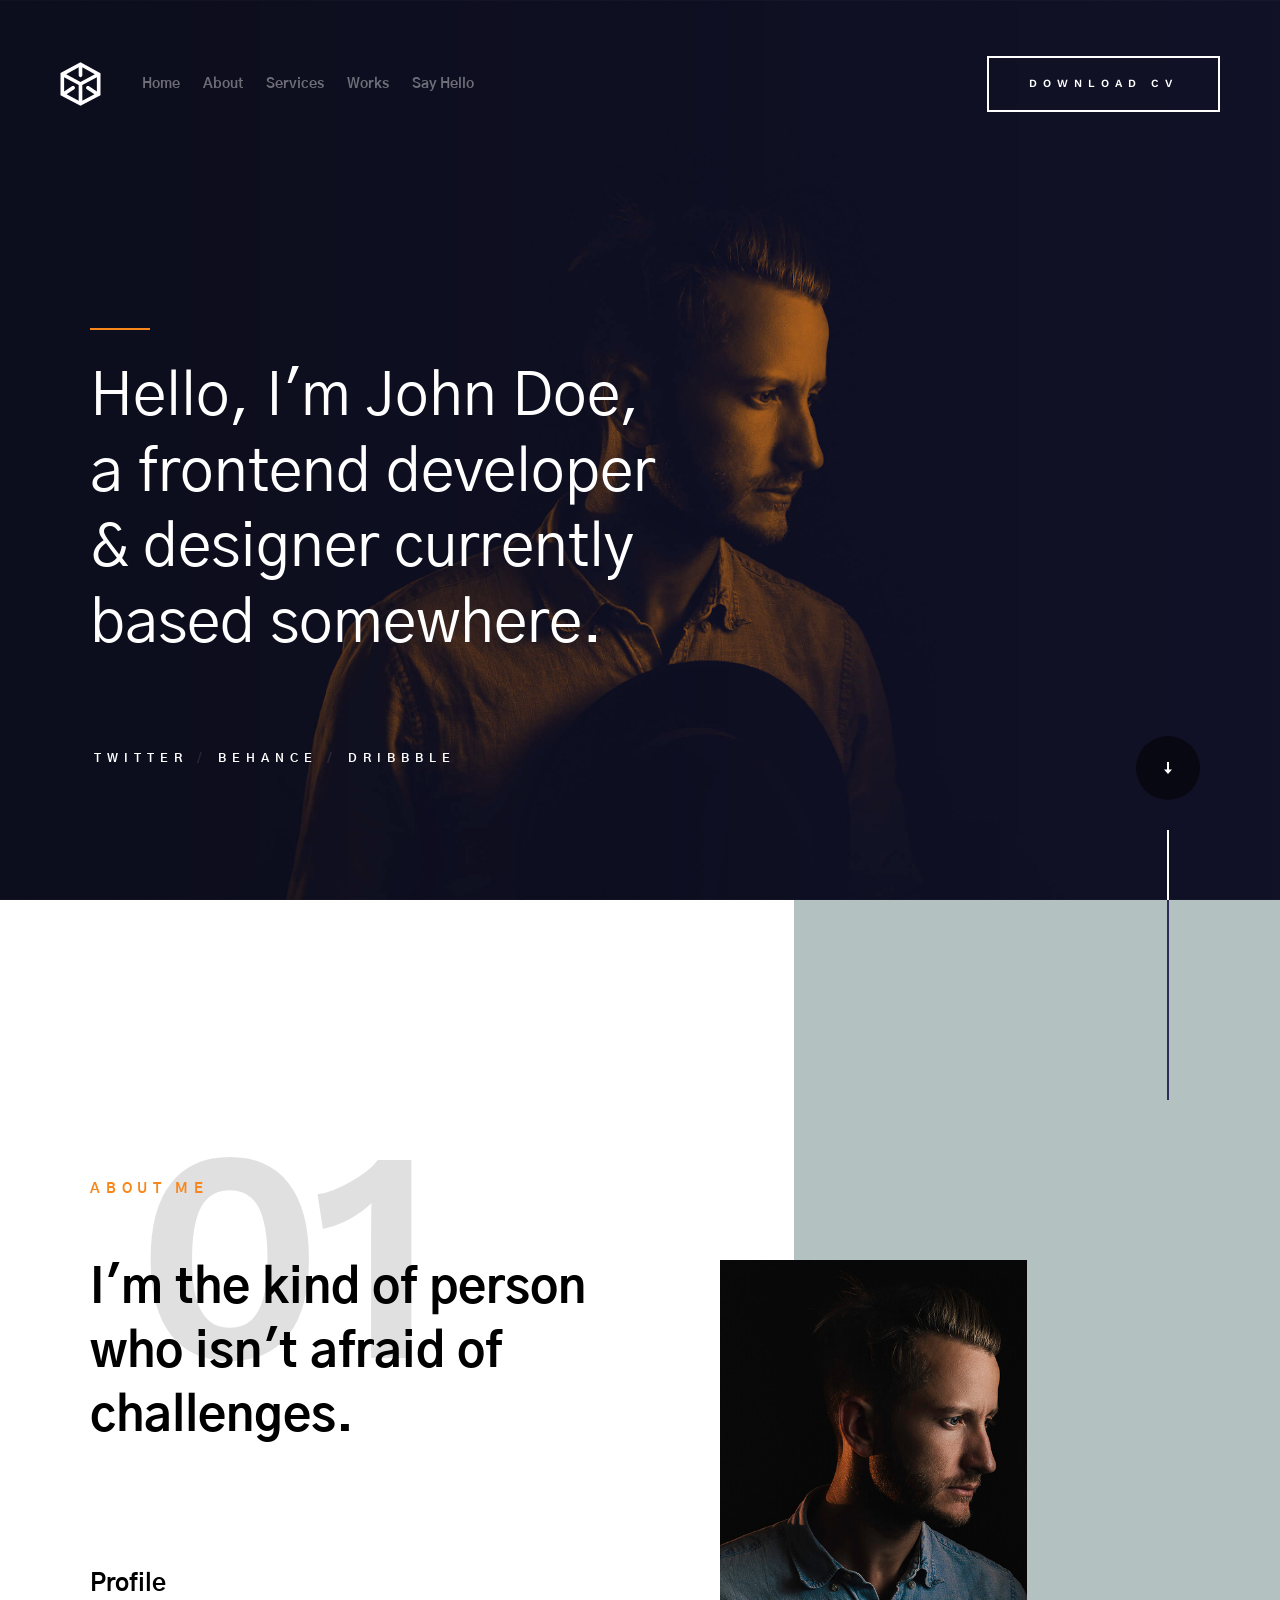
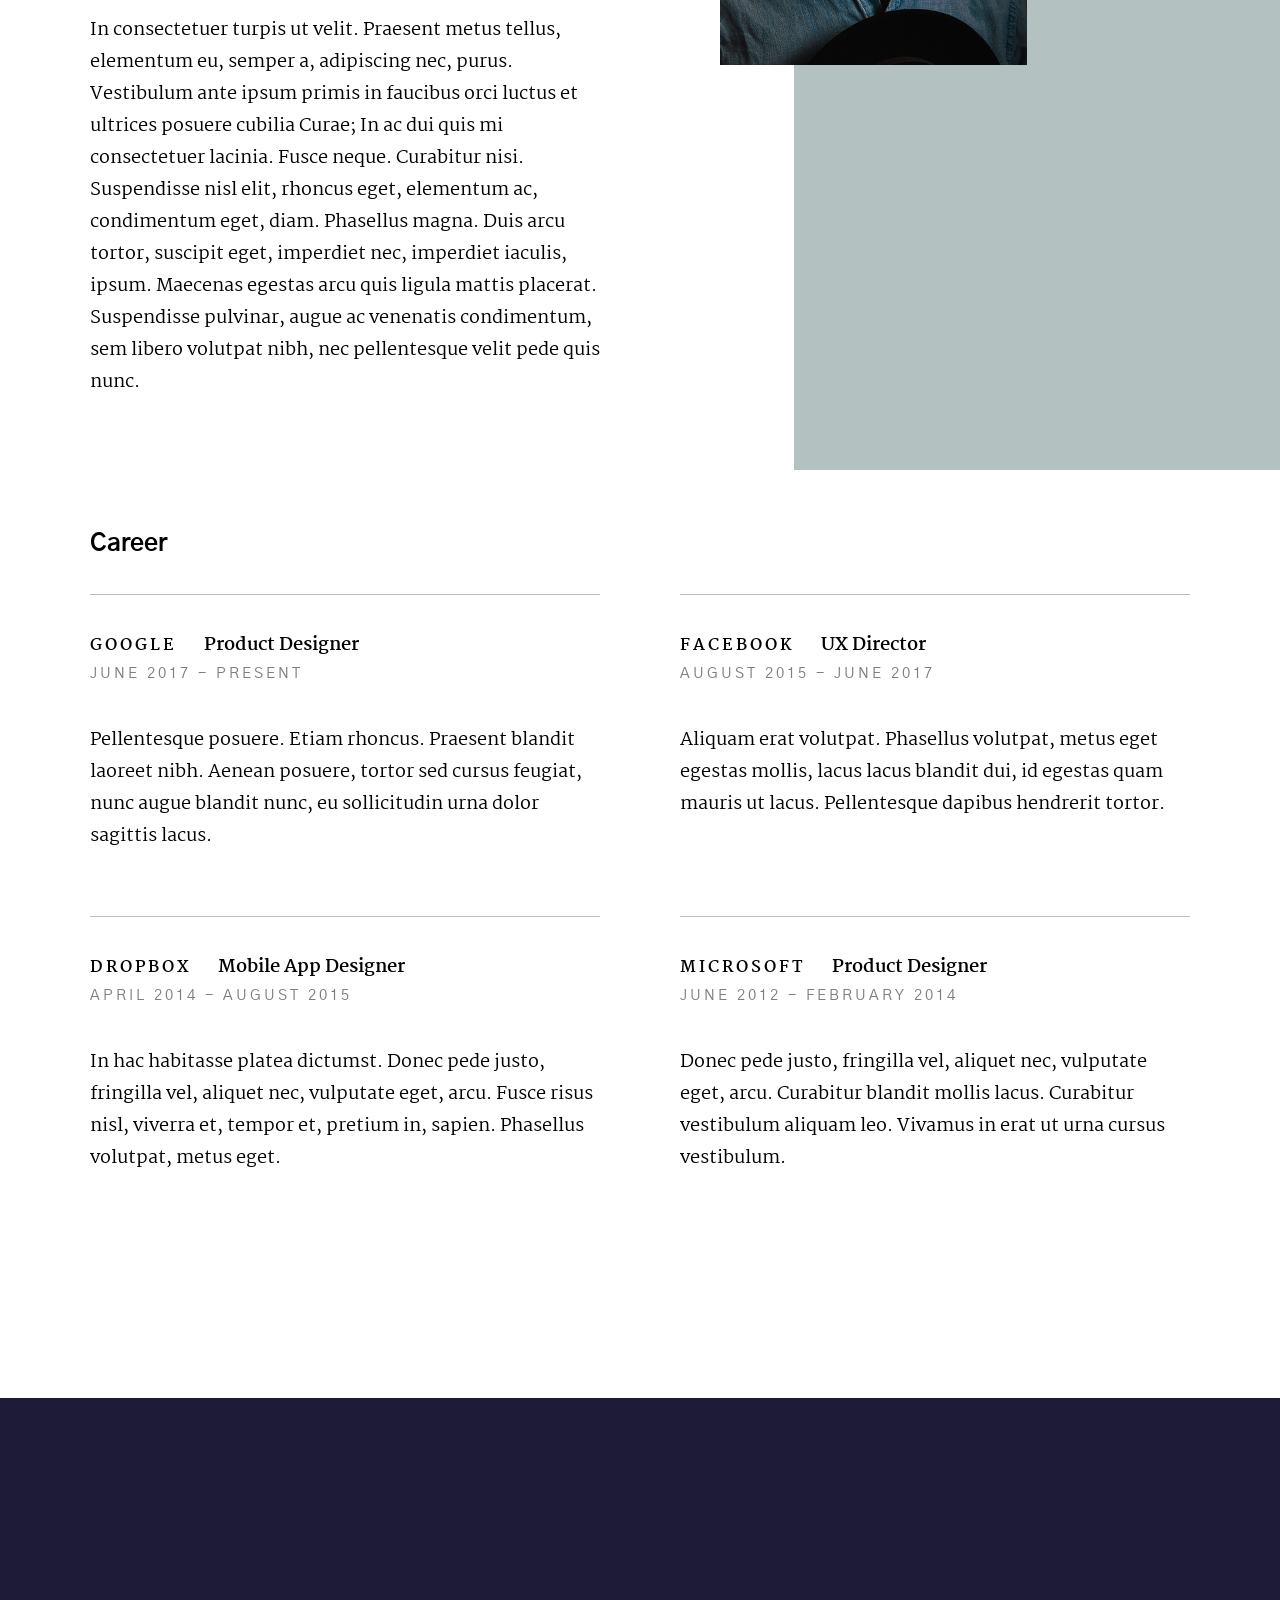
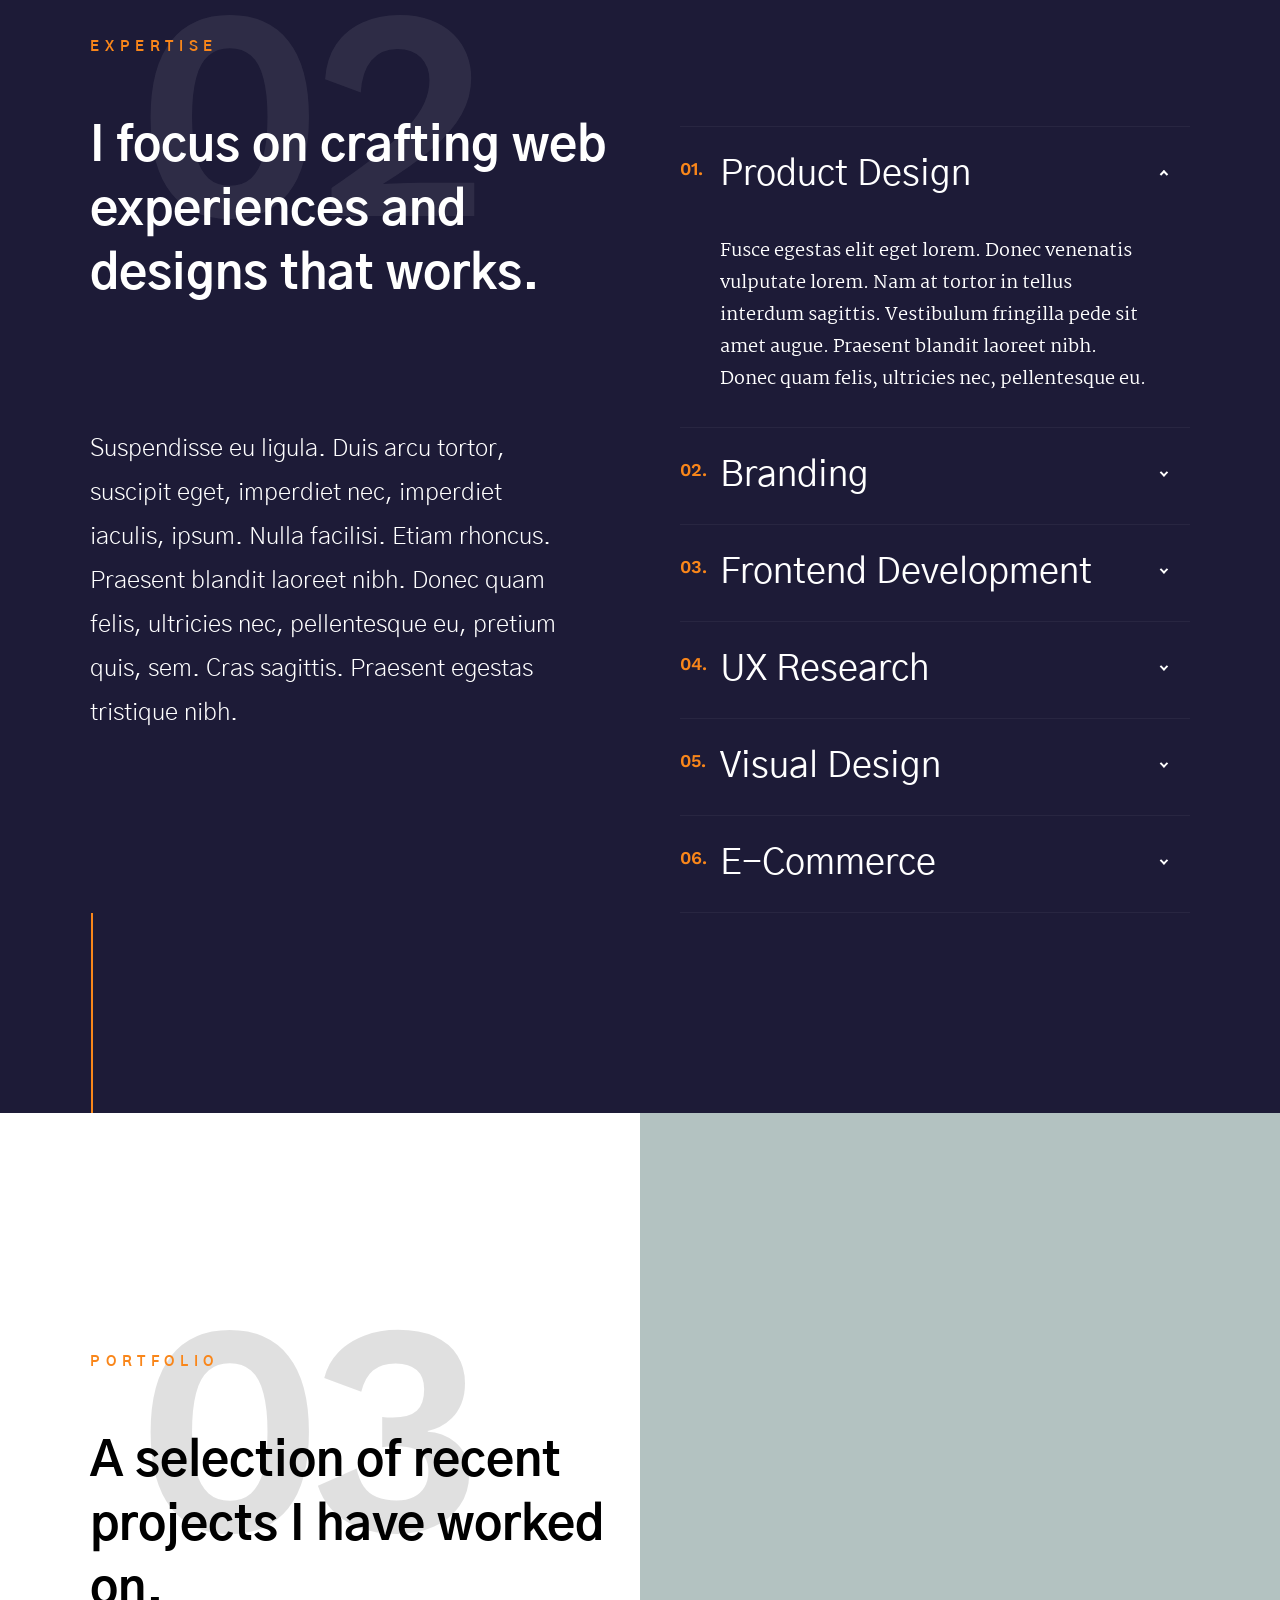
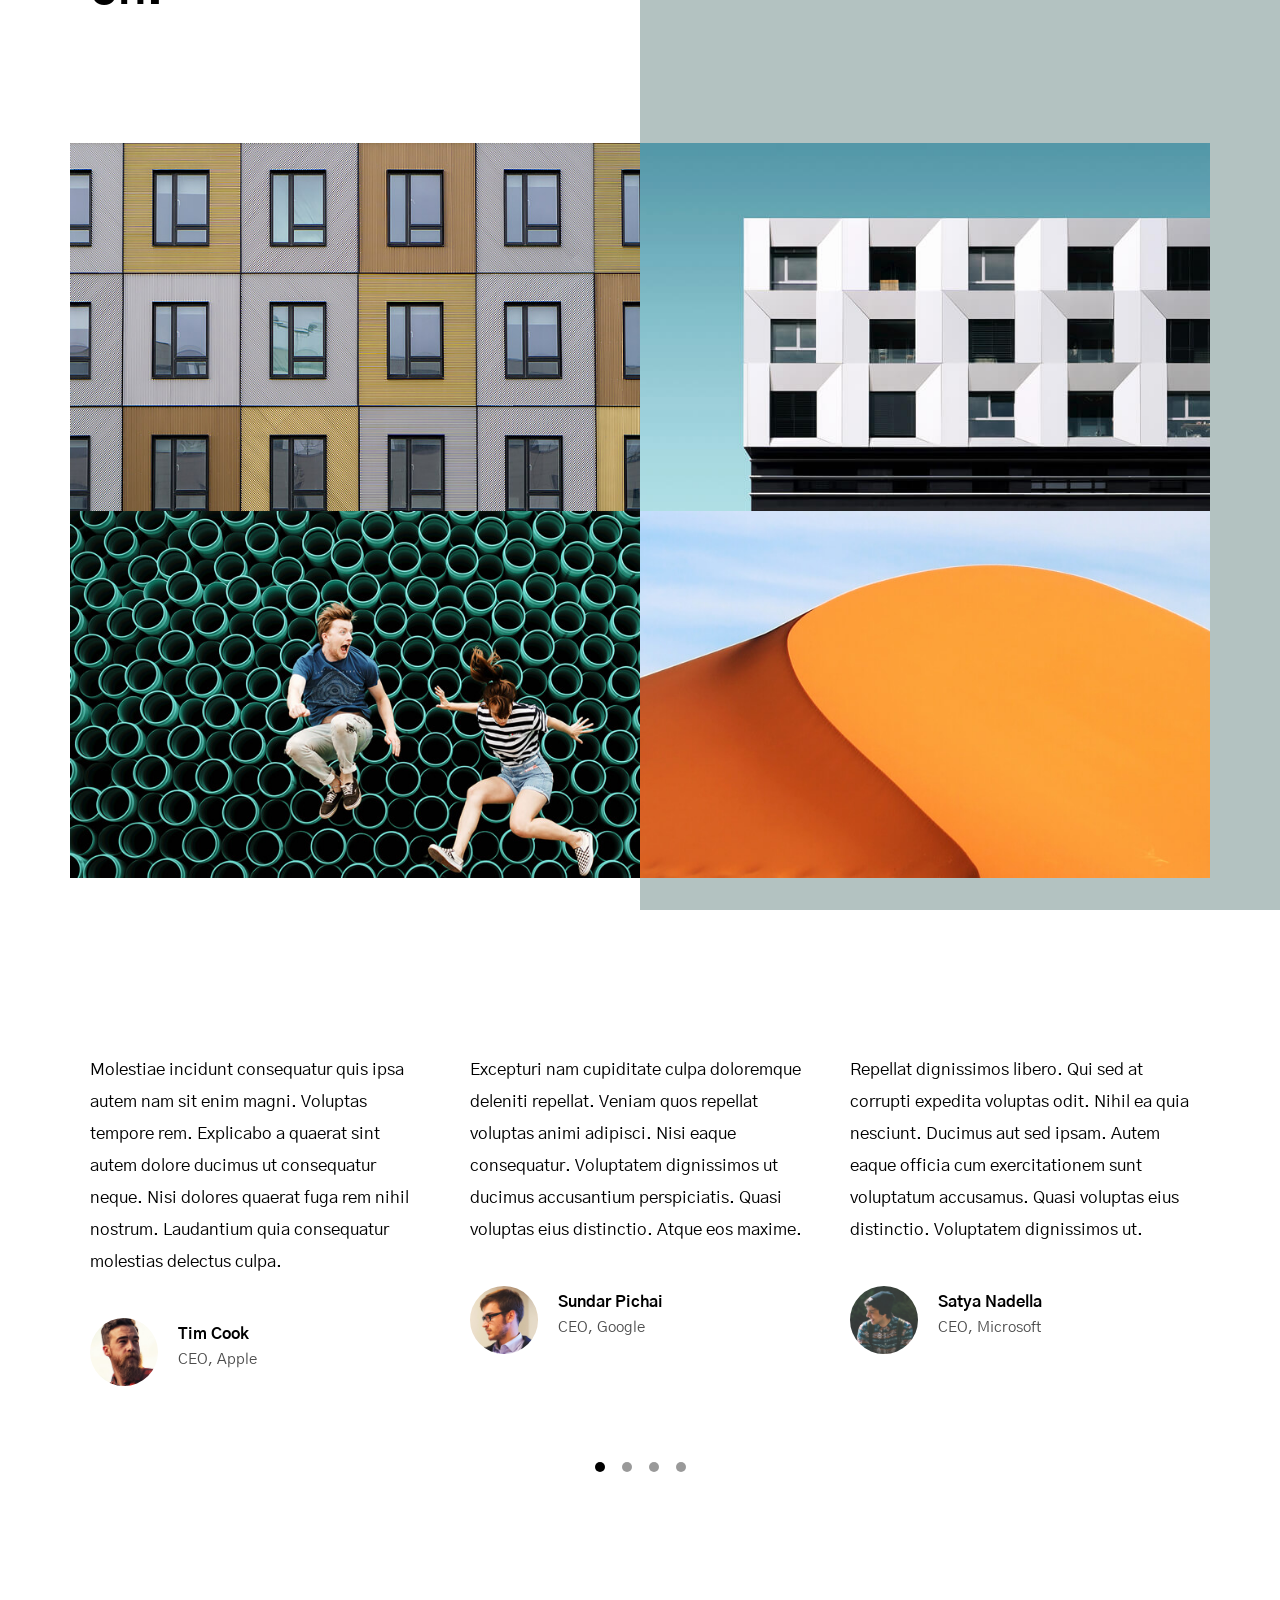
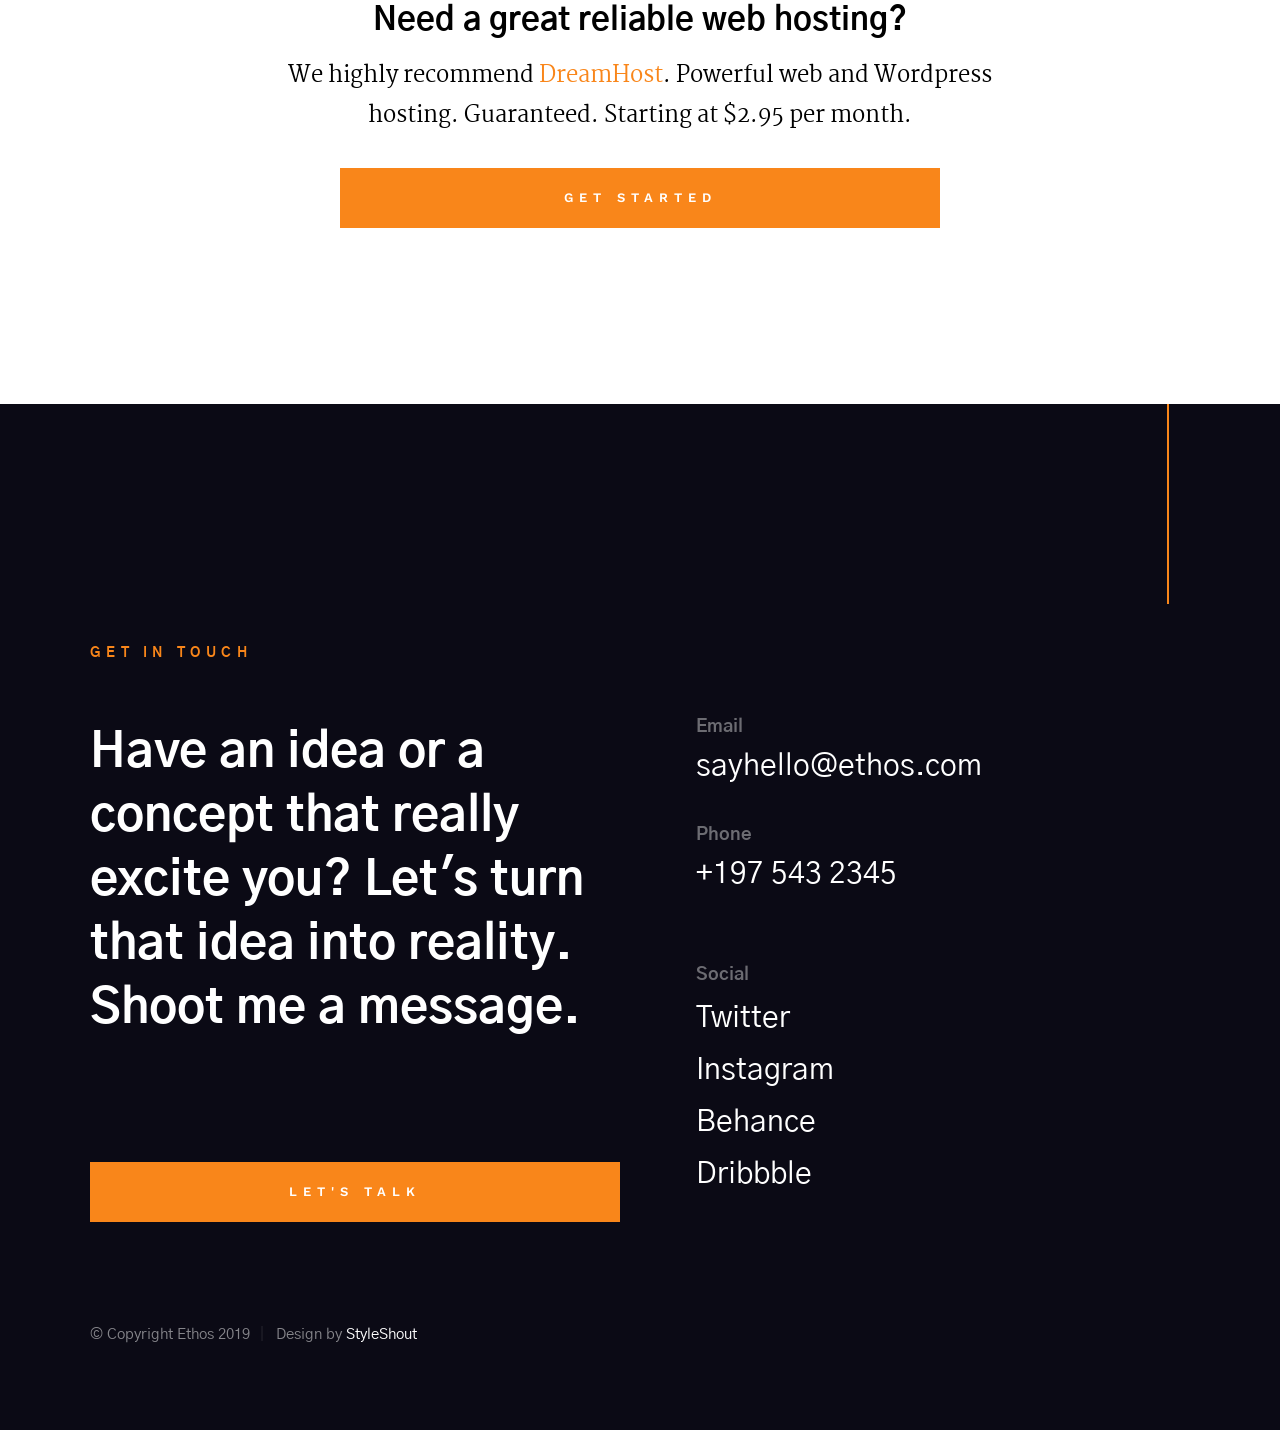
==== new/index.html @ b690b17b "new" ====
<!DOCTYPE html>
<html class="no-js" lang="en">
<head>

    <!--- basic page needs
    ================================================== -->
    <meta charset="utf-8">
    <title>Ethos</title>
    <meta name="description" content="">
    <meta name="author" content="">

    <!-- mobile specific metas
    ================================================== -->
    <meta name="viewport" content="width=device-width, initial-scale=1">

    <!-- CSS
    ================================================== -->
    <link rel="stylesheet" href="css/base.css">
    <link rel="stylesheet" href="css/main.css">
    <link rel="stylesheet" href="css/vendor.css">

    <!-- script
    ================================================== -->
    <script src="js/modernizr.js"></script>

    <!-- favicons
    ================================================== -->
    <link rel="apple-touch-icon" sizes="180x180" href="apple-touch-icon.png">
    <link rel="icon" type="image/png" sizes="32x32" href="favicon-32x32.png">
    <link rel="icon" type="image/png" sizes="16x16" href="favicon-16x16.png">
    <link rel="manifest" href="site.webmanifest">

</head>

<body id="top">


    <!-- preloader
    ================================================== -->
    <div id="preloader">
        <div id="loader" class="dots-fade">
            <div></div>
            <div></div>
            <div></div>
        </div>
    </div>


    <!-- header
    ================================================== -->
    <header class="s-header">

        <div class="header-logo">
            <a href="index.html">
                <img src="images/logo.svg" alt="Homepage">
            </a>
        </div>

        <div class="header-content">
    
            <nav class="row header-nav-wrap">
                <ul class="header-nav">
                    <li><a class="smoothscroll" href="#hero" title="Intro">Home</a></li>
                    <li><a class="smoothscroll" href="#about" title="About">About</a></li>
                    <li><a class="smoothscroll" href="#services" title="Services">Services</a></li>
                    <li><a class="smoothscroll" href="#portfolio" title="Works">Works</a></li>
                    <li><a href="mailto:#0" title="Contact us">Say Hello</a></li>
                </ul>
            </nav> <!-- end header-nav-wrap -->

            <a href="#0" class="btn btn--stroke btn--small">Download CV</a>

        </div> <!-- end header-content -->

        <a class="header-menu-toggle" href="#0"><span>Menu</span></a>

    </header> 


    <!-- hero
    ================================================== -->
    <section id="hero" class="s-hero target-section" data-parallax="scroll" data-image-src="images/hero-bg-3000.jpg" data-natural-width=3000 data-natural-height=2000 data-position-y=center>

        <div class="row hero-content">

            <div class="column large-full">

                <h1>
                Hello, I'm John Doe, <br>
                a frontend developer <br>
                & designer currently <br>
                based somewhere.
                </h1>

                <ul class="hero-social">
                    <li>
                        <a href="#0" title="">Twitter</a>
                    </li>
                    <li>
                        <a href="#0" title="">Behance</a>
                    </li>
                    <li>
                        <a href="#0" title="">Dribbble</a>
                    </li>
                </ul> <!-- end hero-social -->

            </div> 

        </div> <!-- end hero-content -->

        <div class="hero-scroll">
            <a href="#about" class="scroll-link smoothscroll">
                <svg xmlns="http://www.w3.org/2000/svg" width="24" height="24" viewBox="0 0 24 24"><path d="M12 24l-8-9h6v-15h4v15h6z"/></svg>
            </a>
        </div> <!-- end hero-scroll -->

    </section> <!-- end s-hero -->


    <!-- about
    ================================================== -->
    <section id="about" class="s-about target-section">

        <div class="s-about__section s-about__section--profile">

            <div class="right-vert-line"></div>

            <div class="row">
                <div class="column large-6 medium-8 tab-full">

                    <div class="section-intro" data-num="01" data-aos="fade-up">
                        <h3 class="subhead">About Me</h3>
                        <h1 class="display-1">I'm the kind of person who isn't afraid of challenges.</h1>
                    </div>

                    <div class="profile-pic" data-aos="fade-up">
                        <img src="images/profile-pic.jpg" 
                             srcset="images/profile-pic.jpg 1x, images/profile-pic@2x.jpg 2x" alt="">
                    </div>

                    <h3 data-aos="fade-up">Profile</h3>

                    <p data-aos="fade-up">
                    In consectetuer turpis ut velit. Praesent metus tellus, elementum eu, semper a, adipiscing nec, purus. 
                    Vestibulum ante ipsum primis in faucibus orci luctus et ultrices posuere cubilia Curae; In ac dui quis 
                    mi consectetuer lacinia. Fusce neque. Curabitur nisi. Suspendisse nisl elit, rhoncus eget, elementum ac, 
                    condimentum eget, diam. Phasellus magna. Duis arcu tortor, suscipit eget, imperdiet nec, imperdiet iaculis, 
                    ipsum. Maecenas egestas arcu quis ligula mattis placerat. Suspendisse pulvinar, augue ac venenatis condimentum, 
                    sem libero volutpat nibh, nec pellentesque velit pede quis nunc.
                    </p>

                </div>
            </div>

        </div> <!-- end s-about__section--profile -->

        <div class="s-about__section">

            <div class="row">
                <div class="column">
                    <h3 data-aos="fade-up">Career</h3>
                </div>
            </div>

            <div class="row block-large-1-2 block-900-full work-positions">

                <div class="column" data-aos="fade-up">
                    <div class="position">
                        <div class="position__header">
                            <h6>
                                <span class="position__co">Google</span>
                                <span class="position__pos">Product Designer</span>
                            </h6>
                            <div class="position__timeframe">
                                June 2017 - Present
                            </div>
                        </div>

                        <p>
                        Pellentesque posuere. Etiam rhoncus. Praesent blandit laoreet nibh. 
                        Aenean posuere, tortor sed cursus feugiat, nunc augue blandit nunc, 
                        eu sollicitudin urna dolor sagittis lacus. 
                        </p>
                    </div>
                </div> <!-- end column -->
                <div class="column" data-aos="fade-up">
                    <div class="position">
                        <div class="position__header">
                            <h6>
                                <span class="position__co">Facebook</span>
                                <span class="position__pos">UX Director</span>
                            </h6>
                            <div class="position__timeframe">
                                August 2015 - June 2017
                            </div>
                        </div>

                        <p>
                        Aliquam erat volutpat. Phasellus volutpat, metus eget egestas mollis, 
                        lacus lacus blandit dui, id egestas quam mauris ut lacus. Pellentesque 
                        dapibus hendrerit tortor. 
                        </p>
                    </div>
                </div> <!-- end column -->
                <div class="column" data-aos="fade-up">
                    <div class="position">
                        <div class="position__header">
                            <h6>
                                <span class="position__co">Dropbox</span>
                                <span class="position__pos">Mobile App Designer</span>
                            </h6>
                            <div class="position__timeframe">
                                April 2014 - August 2015
                            </div>
                        </div>

                        <p>
                        In hac habitasse platea dictumst. Donec pede justo, fringilla vel, aliquet nec, 
                        vulputate eget, arcu. Fusce risus nisl, viverra et, tempor et, pretium in, sapien.
                        Phasellus volutpat, metus eget.
                        </p>
                    </div>
                </div> <!-- end column -->
                <div class="column" data-aos="fade-up">
                    <div class="position">
                        <div class="position__header">
                            <h6>
                                <span class="position__co">Microsoft</span>
                                <span class="position__pos">Product Designer</span>
                            </h6>
                            <div class="position__timeframe">
                                June 2012 - February 2014
                            </div>
                        </div>

                        <p>
                        Donec pede justo, fringilla vel, aliquet nec, vulputate eget, arcu. 
                        Curabitur blandit mollis lacus. Curabitur vestibulum aliquam leo. 
                        Vivamus in erat ut urna cursus vestibulum.
                        </p>
                    </div>
                </div> <!-- end column -->

            </div> <!-- work positions -->

        </div> <!-- end s-about__section -->

    </section> <!-- end s-about -->


    <!-- services
    ================================================== -->
    <section id="services" class="s-services target-section h-dark-bg">
        
        <div class="row s-services__content">

            <div class="vert-line"></div>

            <div class="column large-6 s-services__leftcol">
                <div class="section-intro" data-num="02" data-aos="fade-up">
                    <h3 class="subhead">Expertise</h3>

                    <h1 class="display-1">
                    I focus on crafting web experiences
                    and designs that works.
                    </h1>
                </div>

                <p class="lead" data-aos="fade-up">
                Suspendisse eu ligula. Duis arcu tortor, suscipit eget, 
                imperdiet nec, imperdiet iaculis, ipsum. Nulla facilisi.
                Etiam rhoncus. Praesent blandit laoreet nibh.
                Donec quam felis, ultricies nec, pellentesque eu, pretium quis, sem. 
                Cras sagittis. Praesent egestas tristique nibh.
                </p>
            </div> <!-- end  s-services--leftcol -->

            <div class="column large-6">
                <ul class="services-list" data-aos="fade-up">
                    <li class="services-list__item is-active">
                        <div class="services-list__item-header">
                            <h5>Product Design</h5>
                        </div>
                        <div class="services-list__item-body">
                            <p>
                            Fusce egestas elit eget lorem. Donec venenatis vulputate lorem. 
                            Nam at tortor in tellus interdum sagittis. Vestibulum fringilla 
                            pede sit amet augue. Praesent blandit laoreet nibh.
                            Donec quam felis, ultricies nec, pellentesque eu.
                            </p>
                        </div>
                    </li> <!-- services-list__item -->
                    <li class="services-list__item">
                        <div class="services-list__item-header">
                            <h5>Branding</h5>
                        </div>
                        <div class="services-list__item-body">
                            <p>
                            Sed cursus turpis vitae tortor. Sed aliquam ultrices mauris. 
                            Fusce fermentum. Curabitur turpis. Nunc egestas, augue at pellentesque 
                            laoreet, felis eros vehicula leo, at malesuada velit leo quis pede. 
                            In consectetuer turpis ut velit. Curabitur at lacus.
                            </p>
                        </div>
                    </li> <!-- services-list__item -->
                    <li class="services-list__item">
                        <div class="services-list__item-header">
                            <h5>Frontend Development</h5>
                        </div>
                        <div class="services-list__item-body">
                            <p>
                            Suspendisse non nisl sit amet velit hendrerit rutrum. Etiam vitae tortor. 
                            Ut tincidunt tincidunt erat. Praesent nonummy mi in odio. Praesent ut 
                            ligula non mi varius sagittis. Curabitur turpis. Nunc egestas, augue at pellentesque 
                            laoreet, felis eros vehicula leo, at malesuada velit leo quis pede.
                            </p>
                        </div>
                    </li> <!-- services-list__item -->
                    <li class="services-list__item">
                        <div class="services-list__item-header">
                            <h5>UX Research</h5>
                        </div>
                        <div class="services-list__item-body">
                            <p>
                            Nullam quis ante. Sed libero. Curabitur at lacus ac velit ornare lobortis. 
                            Morbi nec metus. Aenean vulputate eleifend tellus. Nullam vel sem. Nam ipsum risus, 
                            rutrum vitae, vestibulum eu, molestie vel, lacus. Phasellus ullamcorper ipsum rutrum nunc. 
                            Cras dapibus. Praesent egestas neque eu enim.
                            </p>
                        </div>
                    </li> <!-- services-list__item -->
                    <li class="services-list__item">
                        <div class="services-list__item-header">
                            <h5>Visual Design</h5>
                        </div>
                        <div class="services-list__item-body">
                            <p>
                            Ut id nisl quis enim dignissim sagittis. Pellentesque egestas, neque sit amet convallis 
                            pulvinar, justo nulla eleifend augue, ac auctor orci leo non est. Phasellus volutpat, 
                            metus eget egestas mollis, lacus lacus blandit dui, id egestas quam mauris ut lacus. 
                            Cras dapibus. Praesent adipiscing.
                            </p>
                        </div>
                    </li> <!-- services-list__item -->
                    <li class="services-list__item">
                        <div class="services-list__item-header">
                            <h5>E-Commerce</h5>
                        </div>
                        <div class="services-list__item-body">
                            <p>
                            Praesent ac sem eget est egestas volutpat. Nam pretium turpis et arcu. Quisque ut nisi. 
                            Vestibulum rutrum, mi nec elementum vehicula, eros quam gravida nisl, id fringilla neque 
                            ante vel mi. Phasellus dolor. Aenean vulputate eleifend tellus. Nullam vel sem. Nam ipsum risus, 
                            rutrum vitae, vestibulum eu, molestie vel.
                            </p>
                        </div>
                    </li> <!-- services-list__item -->
                </ul> <!-- end services-list -->
            </div>

        </div> <!-- s-services__content -->

    </section> <!-- end s-services -->


    <!-- portfolio
    ================================================== -->
    <section id="portfolio" class="s-portfolio target-section">

        <div class="row s-portfolio__header">
            <div class="column large-6 medium-8 tab-full">
                <div class="section-intro" data-num="03" data-aos="fade-up">
                    <h3 class="subhead">Portfolio</h3>
                    <h1 class="display-1">
                        A selection of recent projects I have worked on.
                    </h1>
                </div>
            </div>
        </div> <!-- s-porfolio__header -->

        <div class="row s-porfolio__list block-large-1-2 block-tab-full collapse">

            <div class="column" data-aos="fade-up">
                <div class="folio-item">
                    <div class="folio-item__thumb">
                        <a class="folio-item__thumb-link" href="images/portfolio/gallery/g-windows-in-the-city.jpg" title="Windows in The City" data-size="1050x700">
                            <img src="images/portfolio/windows-in-the-city.jpg" 
                                 srcset="images/portfolio/windows-in-the-city.jpg 1x, images/portfolio/windows-in-the-city@2x.jpg 2x" alt="">
                        </a>
                    </div>
                    <div class="folio-item__info">
                        <div class="folio-item__cat">Branding</div>
                        <h4 class="folio-item__title">Windows in The City</h4>
                    </div>
                    <a href="https://www.behance.net/" title="Project Link" class="folio-item__project-link">Project Link</a>
                    <div class="folio-item__caption">
                        <p>Vero molestiae sed aut natus excepturi. Et tempora numquam. Temporibus iusto quo.Unde dolorem corrupti neque nisi.</p>
                    </div>
                </div>
            </div> <!-- end column -->
            <div class="column" data-aos="fade-up">
                <div class="folio-item">
                    <div class="folio-item__thumb">
                        <a class="folio-item__thumb-link" href="images/portfolio/gallery/g-building-blocks.jpg" title="Building Blocks" data-size="1050x700">
                            <img src="images/portfolio/building-blocks.jpg" 
                                 srcset="images/portfolio/building-blocks.jpg 1x, images/portfolio/building-blocks@2x.jpg 2x" alt="">
                        </a>
                    </div>
                    <div class="folio-item__info">
                        <div class="folio-item__cat">Frontend Design</div>
                        <h4 class="folio-item__title">Building Blocks</h4>
                    </div>
                    <a href="https://www.behance.net/" title="Project Link" class="folio-item__project-link">Project Link</a>
                    <div class="folio-item__caption">
                        <p>Vero molestiae sed aut natus excepturi. Et tempora numquam. Temporibus iusto quo.Unde dolorem corrupti neque nisi.</p>
                    </div>
                </div>
            </div> <!-- end column -->
            <div class="column" data-aos="fade-up">
                <div class="folio-item">
                    <div class="folio-item__thumb">
                        <a class="folio-item__thumb-link" href="images/portfolio/gallery/g-shout-jump.jpg" Title="Shout and Jump" data-size="1050x700">
                            <img src="images/portfolio/shout-and-jump.jpg" 
                                 srcset="images/portfolio/shout-and-jump.jpg 1x, images/portfolio/shout-and-jump@2x.jpg 2x" alt="">
                        </a>
                    </div>
                    <div class="folio-item__info">
                        <div class="folio-item__cat">Branding</div>
                        <h4 class="folio-item__title">Shout & Jump</h4>
                    </div>
                    <a href="https://www.behance.net/" title="Project Link" class="folio-item__project-link">Project Link</a>
                    <div class="folio-item__caption">
                        <p>Vero molestiae sed aut natus excepturi. Et tempora numquam. Temporibus iusto quo.Unde dolorem corrupti neque nisi.</p>
                    </div>
                </div>
            </div> <!-- end column -->
            <div class="column" data-aos="fade-up">
                <div class="folio-item">
                    <div class="folio-item__thumb">
                        <a class="folio-item__thumb-link" href="images/portfolio/gallery/g-sand-dunes.jpg" title="Sand Dunes" data-size="1050x700">
                            <img src="images/portfolio/sand-dunes.jpg" 
                                 srcset="images/portfolio/sand-dunes.jpg 1x, images/portfolio/sand-dunes@2x.jpg 2x" alt="">
                        </a>
                    </div>
                    <div class="folio-item__info">
                        <div class="folio-item__cat">Frontend Design</div>
                        <h4 class="folio-item__title">Sand Dunes</h4>
                    </div>
                    <a href="https://www.behance.net/" title="Project Link" class="folio-item__project-link">Project Link</a>
                    <div class="folio-item__caption">
                        <p>Vero molestiae sed aut natus excepturi. Et tempora numquam. Temporibus iusto quo.Unde dolorem corrupti neque nisi.</p>
                    </div>
                </div>
            </div> <!-- end column -->
            <div class="column" data-aos="fade-up">
                <div class="folio-item">
                    <div class="folio-item__thumb">
                        <a class="folio-item__thumb-link" href="images/portfolio/gallery/g-woodcraft.jpg" title="Sand Dunes" data-size="1050x700">
                            <img src="images/portfolio/woodcraft.jpg" 
                                 srcset="images/portfolio/woodcraft.jpg 1x, images/portfolio/woodcraft@2x.jpg 2x" alt="">
                        </a>
                    </div>
                    <div class="folio-item__info">
                        <div class="folio-item__cat">Product Design</div>
                        <h4 class="folio-item__title">Wooocraft</h4>
                    </div>
                    <a href="https://www.behance.net/" title="Project Link" class="folio-item__project-link">Project Link</a>
                    <div class="folio-item__caption">
                        <p>Vero molestiae sed aut natus excepturi. Et tempora numquam. Temporibus iusto quo.Unde dolorem corrupti neque nisi.</p>
                    </div>
                </div>
            </div> <!-- end column -->
            <div class="column" data-aos="fade-up">
                <div class="folio-item">
                    <div class="folio-item__thumb">
                        <a class="folio-item__thumb-link" href="images/portfolio/gallery/g-lamp.jpg" title="The Lamp" data-size="1050x700">
                            <img src="images/portfolio/lamp.jpg" 
                                 srcset="images/portfolio/lamp.jpg 1x, images/portfolio/lamp@2x.jpg 2x" alt="">
                        </a>
                    </div>
                    <div class="folio-item__info">
                        <div class="folio-item__cat">Product Design</div>
                        <h4 class="folio-item__title">The Lamp</h4>
                    </div>
                    <a href="https://www.behance.net/" title="Project Link" class="folio-item__project-link">Project Link</a>
                    <div class="folio-item__caption">
                        <p>Vero molestiae sed aut natus excepturi. Et tempora numquam. Temporibus iusto quo.Unde dolorem corrupti neque nisi.</p>
                    </div>
                </div>
            </div> <!-- end column -->

        </div> <!-- folio-list -->

    </section> <!-- end portfolio -->


    <!-- testimonials
    ================================================== -->
    <section id="testimonials" class="s-testimonials">

        <div class="row collapse">

            <div class="column large-full">

                <div class="testimonial-slider" data-aos="fade-up">

                    <div class="testimonial-slider__slide">
                        <p>
                        Molestiae incidunt consequatur quis ipsa autem nam sit enim magni. Voluptas tempore rem. 
                        Explicabo a quaerat sint autem dolore ducimus ut consequatur neque.  Nisi dolores quaerat fuga rem nihil nostrum.
                        Laudantium quia consequatur molestias delectus culpa.
                        </p>
                        <div class="testimonial-slider__author">
                            <img src="images/avatars/user-02.jpg" alt="Author image" class="testimonial-slider__avatar">
                            <cite class="testimonial-slider__cite">
                                <strong>Tim Cook</strong>
                                <span>CEO, Apple</span>
                            </cite>
                        </div>
                    </div> <!-- end testimonials__slide -->
    
                    <div class="testimonial-slider__slide">
                        <p>
                        Excepturi nam cupiditate culpa doloremque deleniti repellat. Veniam quos repellat voluptas animi adipisci.
                        Nisi eaque consequatur. Voluptatem dignissimos ut ducimus accusantium perspiciatis.
                        Quasi voluptas eius distinctio. Atque eos maxime.
                        </p>
                        <div class="testimonial-slider__author">
                            <img src="images/avatars/user-01.jpg" alt="Author image" class="testimonial-slider__avatar">
                            <cite class="testimonial-slider__cite">
                                <strong>Sundar Pichai</strong>
                                <span>CEO, Google</span>
                            </cite>
                        </div>
                    </div> <!-- end testimonials__slide -->
    
                    <div class="testimonial-slider__slide">
                        <p>
                        Repellat dignissimos libero. Qui sed at corrupti expedita voluptas odit. Nihil ea quia nesciunt. Ducimus aut sed ipsam.  
                        Autem eaque officia cum exercitationem sunt voluptatum accusamus. Quasi voluptas eius distinctio.
                        Voluptatem dignissimos ut.
                        </p>
                        <div class="testimonial-slider__author">
                            <img src="images/avatars/user-04.jpg" alt="Author image" class="testimonial-slider__avatar">
                            <cite class="testimonial-slider__cite">
                                <strong>Satya Nadella</strong>
                                <span>CEO, Microsoft</span>
                            </cite>
                        </div>
                    </div> <!-- end testimonials__slide -->
    
                    <div class="testimonial-slider__slide">
                        <p>
                        Nunc interdum lacus sit amet orci. Vestibulum dapibus nunc ac augue. Fusce vel dui. In ac felis 
                        quis tortor malesuada pretium. Curabitur vestibulum aliquam leo. Qui sed at corrupti expedita voluptas odit. 
                        Nihil ea quia nesciunt. Ducimus aut sed ipsam.
                        </p>
                        <div class="testimonial-slider__author">
                            <img src="images/avatars/user-05.jpg" alt="Author image" class="testimonial-slider__avatar">
                            <cite class="testimonial-slider__cite">
                                <strong>Jeff Bezos</strong>
                                <span>CEO, Amazon</span>
                            </cite>
                        </div>
                    </div> <!-- end testimonials__slide -->

                </div> <!-- end testimonial slider -->
                
            </div> <!-- end column -->

        </div> <!-- end row -->


        <!-- CTA
        ================================================== -->
        <div class="s-cta">

            <div class="row">
                <div class="column large-full">
                    <h2 class="section-desc" data-aos="fade-up">
                        Need a great reliable web hosting?
                    </h2>
                </div>
            </div>
    
            <div class="row cta-content" data-aos="fade-up">
                <div class="column large-full">
                    <p>
                    We highly recommend <a href="https://www.dreamhost.com/r.cgi?287326">DreamHost</a>.
                    Powerful web and Wordpress hosting. Guaranteed.
                    Starting at $2.95 per month.
                    </p>
    
                    <a href="https://www.dreamhost.com/r.cgi?287326" class="btn btn--primary h-full-width">Get Started</a>
                </div>
            </div> <!-- end cta-content -->
    
        </div> <!-- end s-cta -->


    </section> <!-- end s-testimonials -->


    <!-- footer
    ================================================== -->
    <footer class="s-footer h-dark-bg">
        
        <div class="right-vert-line"></div>

        <div class="row s-footer__main">
            <div class="column large-6">
                <div class="section-intro" data-aos="fade-up">
                    <h3 class="subhead">Get In Touch</h3>

                    <h1 class="display-1">
                    Have an idea or a concept that really excite you?
                    Let's turn that idea into reality. Shoot me a message.
                    </h1>
                </div>

                <div class="footer-email-us">
                    <a href="mailto:#0" class="btn btn--primary h-full-width">Let's Talk</a>
                </div>
            </div>

            <div class="column large-5">
                <div class="footer-contacts">
                    <div class="footer-contact-block" data-aos="fade-up">
                        <h5 class="footer-contact-block__header">
                            Email
                        </h5>
                        <p class="footer-contact-block__content">
                            <a href="mailto:#0">sayhello@ethos.com</a>
                        </p>
                    </div> <!-- end footer-contact-block -->
                    <div class="footer-contact-block" data-aos="fade-up">
                        <h5 class="footer-contact-block__header">
                            Phone
                        </h5>
                        <p class="footer-contact-block__content">
                            <a href="tel:+1975432345">+197 543 2345</a>
                        </p>
                    </div> <!-- end footer-contact-block -->
                    <br>
                    <div class="footer-contact-block" data-aos="fade-up">
                        <h5 class="footer-contact-block__header">
                            Social
                        </h5>
                        <ul class="footer-contact-block__list">
                            <li><a href="#0">Twitter</a></li>
                            <li><a href="#0">Instagram</a></li>
                            <li><a href="#0">Behance</a></li>
                            <li><a href="#0">Dribbble</a></li>
                        </ul>
                    </div> <!-- end footer-contact-block -->
                </div>
            </div>
        </div> <!-- end s-footer__main -->

        <div class="row s-footer__bottom">
            <div class="column large-full ss-copyright">
                <span>© Copyright Ethos 2019</span> 
                <span>Design by <a href="https://www.styleshout.com/">StyleShout</a></span>
            </div> <!-- end ss-copyright -->

            <div class="ss-go-top">
                <a class="smoothscroll" title="Back to Top" href="#top">
                    <svg xmlns="http://www.w3.org/2000/svg" width="24" height="24" viewBox="0 0 24 24"><path d="M12 0l8 9h-6v15h-4v-15h-6z"/></svg>
                </a>
            </div> <!-- end ss-go-top -->
        </div> <!-- end s-footer__bottom -->

    </footer> <!-- end s-footer -->


    <!-- photoswipe background
    ================================================== -->
    <div aria-hidden="true" class="pswp" role="dialog" tabindex="-1">

        <div class="pswp__bg"></div>
        <div class="pswp__scroll-wrap">

            <div class="pswp__container">
                <div class="pswp__item"></div>
                <div class="pswp__item"></div>
                <div class="pswp__item"></div>
            </div>

            <div class="pswp__ui pswp__ui--hidden">
                <div class="pswp__top-bar">
                    <div class="pswp__counter"></div><button class="pswp__button pswp__button--close" title="Close (Esc)"></button> <button class="pswp__button pswp__button--share" title=
                    "Share"></button> <button class="pswp__button pswp__button--fs" title="Toggle fullscreen"></button> <button class="pswp__button pswp__button--zoom" title=
                    "Zoom in/out"></button>
                    <div class="pswp__preloader">
                        <div class="pswp__preloader__icn">
                            <div class="pswp__preloader__cut">
                                <div class="pswp__preloader__donut"></div>
                            </div>
                        </div>
                    </div>
                </div>
                <div class="pswp__share-modal pswp__share-modal--hidden pswp__single-tap">
                    <div class="pswp__share-tooltip"></div>
                </div><button class="pswp__button pswp__button--arrow--left" title="Previous (arrow left)"></button> <button class="pswp__button pswp__button--arrow--right" title=
                "Next (arrow right)"></button>
                <div class="pswp__caption">
                    <div class="pswp__caption__center"></div>
                </div>
            </div>

        </div>

    </div> <!-- end photoSwipe background -->


    <!-- Java Script
    ================================================== -->
    <script src="js/jquery-3.2.1.min.js"></script>
    <script src="js/plugins.js"></script>
    <script src="js/main.js"></script>

</body>
---- new/css/base.css ----
/* =================================================================== 
 *  Ethos Base Stylesheet
 *  Ver. 1.0.0
 *  11-05-2019
 *  ------------------------------------------------------------------
 *
 *  TOC:
 *	# imports
 *	# normalize
 *	# basic/base setup styles
 *	# grid v2.1.2
 *	# block grids
 *	# MISC
 *
 * =================================================================== */



/* ===================================================================
 * # imports 
 *
 * ------------------------------------------------------------------- */
@import url("https://fonts.googleapis.com/css?family=Gothic+A1:300,300i,400,400i,500,500i,600,600i,700,700i|Martel:300,300i,400,400i,700,700i,900,900i|Work+Sans:600,700&display=swap");



/* ==========================================================================
 * # normalize
 * normalize.css v8.0.1 | MIT License |
 * github.com/necolas/normalize.css
 *
 * -------------------------------------------------------------------------- */

/* ------------------------------------------------------------------- 
 * ## document
 * ------------------------------------------------------------------- */

/* 1. Correct the line height in all browsers.
 * 2. Prevent adjustments of font size after orientation changes in iOS.*/
html {
	line-height: 1.15;  /* 1 */
	-webkit-text-size-adjust: 100%;  /* 2 */
}

/* ------------------------------------------------------------------- 
 * ## sections
 * ------------------------------------------------------------------- */

/* Remove the margin in all browsers. */
body {
	margin: 0;
}

/* Render the `main` element consistently in IE. */
main {
	display: block;
}

/* Correct the font size and margin on `h1` elements within `section` and
 * `article` contexts in Chrome, Firefox, and Safari. */
h1 {
	font-size: 2em;
	margin: 0.67em 0;
}

/* ------------------------------------------------------------------- 
 * ## grouping
 * ------------------------------------------------------------------- */

/* 1. Add the correct box sizing in Firefox.
 * 2. Show the overflow in Edge and IE. */
hr {
	-webkit-box-sizing: content-box;
	box-sizing: content-box;  /* 1 */
	height: 0;  /* 1 */
	overflow: visible;  /* 2 */
}

/* 1. Correct the inheritance and scaling of font size in all browsers.
 * 2. Correct the odd `em` font sizing in all browsers. */
pre {
	font-family: monospace, monospace;  /* 1 */
	font-size: 1em;  /* 2 */
}

/* ------------------------------------------------------------------- 
 * ## text-level semantics
 * ------------------------------------------------------------------- */

/* Remove the gray background on active links in IE 10. */
a {
	background-color: transparent;
}

/* 1. Remove the bottom border in Chrome 57-
 * 2. Add the correct text decoration in Chrome, Edge, IE, Opera, and Safari. */
abbr[title] {
	border-bottom: none;  /* 1 */
	text-decoration: underline;  /* 2 */
	-webkit-text-decoration: underline dotted;
	text-decoration: underline dotted;  /* 2 */
}

/* Add the correct font weight in Chrome, Edge, and Safari. */
b,
strong {
	font-weight: bolder;
}

/* 1. Correct the inheritance and scaling of font size in all browsers.
 * 2. Correct the odd `em` font sizing in all browsers. */
code,
kbd,
samp {
	font-family: monospace, monospace;  /* 1 */
	font-size: 1em;  /* 2 */
}

/* Add the correct font size in all browsers. */
small {
	font-size: 80%;
}

/* Prevent `sub` and `sup` elements from affecting the line height in
 * all browsers. */
sub,
sup {
	font-size: 75%;
	line-height: 0;
	position: relative;
	vertical-align: baseline;
}

sub {
	bottom: -0.25em;
}

sup {
	top: -0.5em;
}

/* ------------------------------------------------------------------- 
 * ## embedded content
 * ------------------------------------------------------------------- */

/* Remove the border on images inside links in IE 10. */
img {
	border-style: none;
}

/* ------------------------------------------------------------------- 
 * ## forms
 * ------------------------------------------------------------------- */

/* 1. Change the font styles in all browsers.
 * 2. Remove the margin in Firefox and Safari. */
button,
input,
optgroup,
select,
textarea {
	font-family: inherit;  /* 1 */
	font-size: 100%;  /* 1 */
	line-height: 1.15;  /* 1 */
	margin: 0;  /* 2 */
}

/* Show the overflow in IE.
 * 1. Show the overflow in Edge. */
button,
input {

	/* 1 */
	overflow: visible;
}

/* Remove the inheritance of text transform in Edge, Firefox, and IE.
 * 1. Remove the inheritance of text transform in Firefox. */
button,
select {

	/* 1 */
	text-transform: none;
}

/* Correct the inability to style clickable types in iOS and Safari. */
button,
[type="button"],
[type="reset"],
[type="submit"] {
	-webkit-appearance: button;
}

/* Remove the inner border and padding in Firefox. */
button::-moz-focus-inner,
[type="button"]::-moz-focus-inner,
[type="reset"]::-moz-focus-inner,
[type="submit"]::-moz-focus-inner {
	border-style: none;
	padding: 0;
}

/* Restore the focus styles unset by the previous rule. */
button:-moz-focusring,
[type="button"]:-moz-focusring,
[type="reset"]:-moz-focusring,
[type="submit"]:-moz-focusring {
	outline: 1px dotted ButtonText;
}

/* Correct the padding in Firefox. */
fieldset {
	padding: 0.35em 0.75em 0.625em;
}

/* 1. Correct the text wrapping in Edge and IE.
 * 2. Correct the color inheritance from `fieldset` elements in IE.
 * 3. Remove the padding so developers are not caught out when they zero out
 *    `fieldset` elements in all browsers. */
legend {
	-webkit-box-sizing: border-box;
	box-sizing: border-box;  /* 1 */
	color: inherit;  /* 2 */
	display: table;  /* 1 */
	max-width: 100%;  /* 1 */
	padding: 0;  /* 3 */
	white-space: normal;  /* 1 */
}

/* Add the correct vertical alignment in Chrome, Firefox, and Opera. */
progress {
	vertical-align: baseline;
}

/* Remove the default vertical scrollbar in IE 10+. */
textarea {
	overflow: auto;
}

/* 1. Add the correct box sizing in IE 10.
 * 2. Remove the padding in IE 10. */
[type="checkbox"],
[type="radio"] {
	-webkit-box-sizing: border-box;
	box-sizing: border-box;  /* 1 */
	padding: 0;  /* 2 */
}

/* Correct the cursor style of increment and decrement buttons in Chrome. */
[type="number"]::-webkit-inner-spin-button,
[type="number"]::-webkit-outer-spin-button {
	height: auto;
}

/* 1. Correct the odd appearance in Chrome and Safari.
 * 2. Correct the outline style in Safari. */
[type="search"] {
	-webkit-appearance: textfield;  /* 1 */
	outline-offset: -2px;  /* 2 */
}

/* Remove the inner padding in Chrome and Safari on macOS. */
[type="search"]::-webkit-search-decoration {
	-webkit-appearance: none;
}

/* 1. Correct the inability to style clickable types in iOS and Safari.
 * 2. Change font properties to `inherit` in Safari. */
::-webkit-file-upload-button {
	-webkit-appearance: button;  /* 1 */
	font: inherit;  /* 2 */
}

/* ------------------------------------------------------------------- 
 * ## interactive
 * ------------------------------------------------------------------- */

/* Add the correct display in Edge, IE 10+, and Firefox. */
details {
	display: block;
}

/* Add the correct display in all browsers. */
summary {
	display: list-item;
}

/* ------------------------------------------------------------------- 
 * ## misc
 * ------------------------------------------------------------------- */

/* Add the correct display in IE 10+. */
template {
	display: none;
}

/* Add the correct display in IE 10. */
[hidden] {
	display: none;
}



/* ===================================================================
 * # basic/base setup styles
 *
 * ------------------------------------------------------------------- */
html {
	font-size: 62.5%;
	-webkit-box-sizing: border-box;
	box-sizing: border-box;
}

*,
*::before,
*::after {
	-webkit-box-sizing: inherit;
	box-sizing: inherit;
}

body {
	font-weight: normal;
	line-height: 1;
	word-wrap: break-word;
	-moz-font-smoothing: grayscale;
	-moz-osx-font-smoothing: grayscale;
	-webkit-font-smoothing: antialiased;
	-webkit-overflow-scrolling: touch;
	-webkit-text-size-adjust: none;
}

/* ------------------------------------------------------------------- 
 * ## Media
 * ------------------------------------------------------------------- */
svg,
img,
video
embed,
iframe,
object {
	max-width: 100%;
	height: auto;
}

/* ------------------------------------------------------------------- 
 * ## Typography resets 
 * ------------------------------------------------------------------- */
div, dl, dt, dd, ul, ol, li, h1, h2, h3, h4, h5, h6, pre, form, p, blockquote, th, td {
	margin: 0;
	padding: 0;
}

p {
	font-size: inherit;
	text-rendering: optimizeLegibility;
}

em,
i {
	font-style: italic;
	line-height: inherit;
}

strong,
b {
	font-weight: bold;
	line-height: inherit;
}

small {
	font-size: 60%;
	line-height: inherit;
}

ol,
ul {
	list-style: none;
}

li {
	display: block;
}

/* ------------------------------------------------------------------- 
 * ## links
 * ------------------------------------------------------------------- */
a {
	text-decoration: none;
	line-height: inherit;
}

a img {
	border: none;
}

/* ------------------------------------------------------------------- 
 * ## inputs
 * ------------------------------------------------------------------- */
fieldset {
	margin: 0;
	padding: 0;
}

input[type="email"],
input[type="number"],
input[type="search"],
input[type="text"],
input[type="tel"],
input[type="url"],
input[type="password"],
textarea {
	-webkit-appearance: none;
	-moz-appearance: none;
	appearance: none;
}



/* ===================================================================
 * # grid v2.1.2
 *
 *   -----------------------------------------------------------------
 * - Grid breakpoints are based on MAXIMUM WIDTH media queries, 
 *   meaning they apply to that one breakpoint and ALL THOSE BELOW IT.
 * - Grid columns without a specified width will automatically layout 
 *   as equal width columns.
 * ------------------------------------------------------------------- */

/* rows
 * ------------------------------------- */
.row {
	width: 89%;
	max-width: 1200px;
	margin: 0 auto;
	display: -ms-flexbox;
	display: -webkit-box;
	display: flex;
	-ms-flex-flow: row wrap;
	-webkit-box-orient: horizontal;
	-webkit-box-direction: normal;
	flex-flow: row wrap;
}

.row .row {
	width: auto;
	max-width: none;
	margin-left: -20px;
	margin-right: -20px;
}

/* columns
 * -------------------------------------- */
.column {
	-ms-flex: 1 1 0%;
	-webkit-box-flex: 1;
	flex: 1 1 0%;
	padding: 0 20px;
}

.collapse > .column,
.column.collapse {
	padding: 0;
}

/* flex row containers utility classes
 * ----------------------------------------- */
.row.row-wrap {
	-ms-flex-wrap: wrap;
	flex-wrap: wrap;
}

.row.row-nowrap {
	-ms-flex-wrap: none;
	flex-wrap: nowrap;
}

.row.row-y-top {
	-ms-flex-align: start;
	-webkit-box-align: start;
	align-items: flex-start;
}

.row.row-y-bottom {
	-ms-flex-align: end;
	-webkit-box-align: end;
	align-items: flex-end;
}

.row.row-y-center {
	-ms-flex-align: center;
	-webkit-box-align: center;
	align-items: center;
}

.row.row-stretch {
	-ms-flex-align: stretch;
	-webkit-box-align: stretch;
	align-items: stretch;
}

.row.row-baseline {
	-ms-flex-align: baseline;
	-webkit-box-align: baseline;
	align-items: baseline;
}

.row.row-x-left {
	-ms-flex-pack: start;
	-webkit-box-pack: start;
	justify-content: flex-start;
}

.row.row-x-right {
	-ms-flex-pack: end;
	-webkit-box-pack: end;
	justify-content: flex-end;
}

.row.row-x-center {
	-ms-flex-pack: center;
	-webkit-box-pack: center;
	justify-content: center;
}

/* flex item utility alignment classes
 * ----------------------------------------- */
.align-center {
	margin: auto;
	-webkit-align-self: center;
	-ms-flex-item-align: center;
	-ms-grid-row-align: center;
	align-self: center;
}

.align-left {
	margin-right: auto;
	-webkit-align-self: center;
	-ms-flex-item-align: center;
	-ms-grid-row-align: center;
	align-self: center;
}

.align-right {
	margin-left: auto;
	-webkit-align-self: center;
	-ms-flex-item-align: center;
	-ms-grid-row-align: center;
	align-self: center;
}

.align-x-center {
	margin-right: auto;
	margin-left: auto;
}

.align-x-left {
	margin-right: auto;
}

.align-x-right {
	margin-left: auto;
}

.align-y-center {
	-webkit-align-self: center;
	-ms-flex-item-align: center;
	-ms-grid-row-align: center;
	align-self: center;
}

.align-y-top {
	-webkit-align-self: flex-start;
	-ms-flex-item-align: start;
	align-self: flex-start;
}

.align-y-bottom {
	-webkit-align-self: flex-end;
	-ms-flex-item-align: end;
	align-self: flex-end;
}

/* large screen column widths 
 * -------------------------------------- */
.large-1 {
	-ms-flex: 0 0 8.33333%;
	-webkit-box-flex: 0;
	flex: 0 0 8.33333%;
	max-width: 8.33333%;
}

.large-2 {
	-ms-flex: 0 0 16.66667%;
	-webkit-box-flex: 0;
	flex: 0 0 16.66667%;
	max-width: 16.66667%;
}

.large-3 {
	-ms-flex: 0 0 25%;
	-webkit-box-flex: 0;
	flex: 0 0 25%;
	max-width: 25%;
}

.large-4 {
	-ms-flex: 0 0 33.33333%;
	-webkit-box-flex: 0;
	flex: 0 0 33.33333%;
	max-width: 33.33333%;
}

.large-5 {
	-ms-flex: 0 0 41.66667%;
	-webkit-box-flex: 0;
	flex: 0 0 41.66667%;
	max-width: 41.66667%;
}

.large-6,
.large-half {
	-ms-flex: 0 0 50%;
	-webkit-box-flex: 0;
	flex: 0 0 50%;
	max-width: 50%;
}

.large-7 {
	-ms-flex: 0 0 58.33333%;
	-webkit-box-flex: 0;
	flex: 0 0 58.33333%;
	max-width: 58.33333%;
}

.large-8 {
	-ms-flex: 0 0 66.66667%;
	-webkit-box-flex: 0;
	flex: 0 0 66.66667%;
	max-width: 66.66667%;
}

.large-9 {
	-ms-flex: 0 0 75%;
	-webkit-box-flex: 0;
	flex: 0 0 75%;
	max-width: 75%;
}

.large-10 {
	-ms-flex: 0 0 83.33333%;
	-webkit-box-flex: 0;
	flex: 0 0 83.33333%;
	max-width: 83.33333%;
}

.large-11 {
	-ms-flex: 0 0 91.66667%;
	-webkit-box-flex: 0;
	flex: 0 0 91.66667%;
	max-width: 91.66667%;
}

.large-12,
.large-full {
	-ms-flex: 0 0 100%;
	-webkit-box-flex: 0;
	flex: 0 0 100%;
	max-width: 100%;
}

/* ------------------------------------------------------------------- 
 * ## medium screen devices
 * ------------------------------------------------------------------- */
@media screen and (max-width:1200px) {
	.row .row {
		margin-left: -16px;
		margin-right: -16px;
	}

	.column {
		padding: 0 16px;
	}

	.medium-1 {
		-ms-flex: 0 0 8.33333%;
		-webkit-box-flex: 0;
		flex: 0 0 8.33333%;
		max-width: 8.33333%;
	}

	.medium-2 {
		-ms-flex: 0 0 16.66667%;
		-webkit-box-flex: 0;
		flex: 0 0 16.66667%;
		max-width: 16.66667%;
	}

	.medium-3 {
		-ms-flex: 0 0 25%;
		-webkit-box-flex: 0;
		flex: 0 0 25%;
		max-width: 25%;
	}

	.medium-4 {
		-ms-flex: 0 0 33.33333%;
		-webkit-box-flex: 0;
		flex: 0 0 33.33333%;
		max-width: 33.33333%;
	}

	.medium-5 {
		-ms-flex: 0 0 41.66667%;
		-webkit-box-flex: 0;
		flex: 0 0 41.66667%;
		max-width: 41.66667%;
	}

	.medium-6,
	.medium-half {
		-ms-flex: 0 0 50%;
		-webkit-box-flex: 0;
		flex: 0 0 50%;
		max-width: 50%;
	}

	.medium-7 {
		-ms-flex: 0 0 58.33333%;
		-webkit-box-flex: 0;
		flex: 0 0 58.33333%;
		max-width: 58.33333%;
	}

	.medium-8 {
		-ms-flex: 0 0 66.66667%;
		-webkit-box-flex: 0;
		flex: 0 0 66.66667%;
		max-width: 66.66667%;
	}

	.medium-9 {
		-ms-flex: 0 0 75%;
		-webkit-box-flex: 0;
		flex: 0 0 75%;
		max-width: 75%;
	}

	.medium-10 {
		-ms-flex: 0 0 83.33333%;
		-webkit-box-flex: 0;
		flex: 0 0 83.33333%;
		max-width: 83.33333%;
	}

	.medium-11 {
		-ms-flex: 0 0 91.66667%;
		-webkit-box-flex: 0;
		flex: 0 0 91.66667%;
		max-width: 91.66667%;
	}

	.medium-12,
	.medium-full {
		-ms-flex: 0 0 100%;
		-webkit-box-flex: 0;
		flex: 0 0 100%;
		max-width: 100%;
	}

}

/* ------------------------------------------------------------------- 
 * ## tablets
 * ------------------------------------------------------------------- */
@media screen and (max-width:800px) {
	.tab-1 {
		-ms-flex: 0 0 8.33333%;
		-webkit-box-flex: 0;
		flex: 0 0 8.33333%;
		max-width: 8.33333%;
	}

	.tab-2 {
		-ms-flex: 0 0 16.66667%;
		-webkit-box-flex: 0;
		flex: 0 0 16.66667%;
		max-width: 16.66667%;
	}

	.tab-3 {
		-ms-flex: 0 0 25%;
		-webkit-box-flex: 0;
		flex: 0 0 25%;
		max-width: 25%;
	}

	.tab-4 {
		-ms-flex: 0 0 33.33333%;
		-webkit-box-flex: 0;
		flex: 0 0 33.33333%;
		max-width: 33.33333%;
	}

	.tab-5 {
		-ms-flex: 0 0 41.66667%;
		-webkit-box-flex: 0;
		flex: 0 0 41.66667%;
		max-width: 41.66667%;
	}

	.tab-6,
	.tab-half {
		-ms-flex: 0 0 50%;
		-webkit-box-flex: 0;
		flex: 0 0 50%;
		max-width: 50%;
	}

	.tab-7 {
		-ms-flex: 0 0 58.33333%;
		-webkit-box-flex: 0;
		flex: 0 0 58.33333%;
		max-width: 58.33333%;
	}

	.tab-8 {
		-ms-flex: 0 0 66.66667%;
		-webkit-box-flex: 0;
		flex: 0 0 66.66667%;
		max-width: 66.66667%;
	}

	.tab-9 {
		-ms-flex: 0 0 75%;
		-webkit-box-flex: 0;
		flex: 0 0 75%;
		max-width: 75%;
	}

	.tab-10 {
		-ms-flex: 0 0 83.33333%;
		-webkit-box-flex: 0;
		flex: 0 0 83.33333%;
		max-width: 83.33333%;
	}

	.tab-11 {
		-ms-flex: 0 0 91.66667%;
		-webkit-box-flex: 0;
		flex: 0 0 91.66667%;
		max-width: 91.66667%;
	}

	.tab-12,
	.tab-full {
		-ms-flex: 0 0 100%;
		-webkit-box-flex: 0;
		flex: 0 0 100%;
		max-width: 100%;
	}

	.hide-on-tablet {
		display: none;
	}

}

/* ------------------------------------------------------------------- 
 * ## mobile devices 
 * ------------------------------------------------------------------- */
@media screen and (max-width:600px) {
	.row {
		width: 100%;
		padding-left: 24px;
		padding-right: 24px;
	}

	.row .row {
		margin-left: -10px;
		margin-right: -10px;
		padding-left: 0;
		padding-right: 0;
	}

	.column {
		padding: 0 10px;
	}

	.mob-1 {
		-ms-flex: 0 0 8.33333%;
		-webkit-box-flex: 0;
		flex: 0 0 8.33333%;
		max-width: 8.33333%;
	}

	.mob-2 {
		-ms-flex: 0 0 16.66667%;
		-webkit-box-flex: 0;
		flex: 0 0 16.66667%;
		max-width: 16.66667%;
	}

	.mob-3 {
		-ms-flex: 0 0 25%;
		-webkit-box-flex: 0;
		flex: 0 0 25%;
		max-width: 25%;
	}

	.mob-4 {
		-ms-flex: 0 0 33.33333%;
		-webkit-box-flex: 0;
		flex: 0 0 33.33333%;
		max-width: 33.33333%;
	}

	.mob-5 {
		-ms-flex: 0 0 41.66667%;
		-webkit-box-flex: 0;
		flex: 0 0 41.66667%;
		max-width: 41.66667%;
	}

	.mob-6,
	.mob-half {
		-ms-flex: 0 0 50%;
		-webkit-box-flex: 0;
		flex: 0 0 50%;
		max-width: 50%;
	}

	.mob-7 {
		-ms-flex: 0 0 58.33333%;
		-webkit-box-flex: 0;
		flex: 0 0 58.33333%;
		max-width: 58.33333%;
	}

	.mob-8 {
		-ms-flex: 0 0 66.66667%;
		-webkit-box-flex: 0;
		flex: 0 0 66.66667%;
		max-width: 66.66667%;
	}

	.mob-9 {
		-ms-flex: 0 0 75%;
		-webkit-box-flex: 0;
		flex: 0 0 75%;
		max-width: 75%;
	}

	.mob-10 {
		-ms-flex: 0 0 83.33333%;
		-webkit-box-flex: 0;
		flex: 0 0 83.33333%;
		max-width: 83.33333%;
	}

	.mob-11 {
		-ms-flex: 0 0 91.66667%;
		-webkit-box-flex: 0;
		flex: 0 0 91.66667%;
		max-width: 91.66667%;
	}

	.mob-12,
	.mob-full {
		-ms-flex: 0 0 100%;
		-webkit-box-flex: 0;
		flex: 0 0 100%;
		max-width: 100%;
	}

	.hide-on-mobile {
		display: none;
	}

}

/* ------------------------------------------------------------------- 
 * ## small mobile devices <= 400px
 * ------------------------------------------------------------------- */
@media screen and (max-width:400px) {
	.row {
		padding-left: 22px;
		padding-right: 22px;
	}

	.row .row {
		margin-left: 0;
		margin-right: 0;
	}

	.column {
		-ms-flex: 0 0 100%;
		-webkit-box-flex: 0;
		flex: 0 0 100%;
		max-width: 100%;
		width: 100%;
		margin-left: 0;
		margin-right: 0;
		padding: 0;
	}

}



/* ===================================================================
 * # block grids
 *
 * -------------------------------------------------------------------
 * Equally-sized columns define at parent/row level.
 * ------------------------------------------------------------------- */
.block-large-1-8 > .column {
	-ms-flex: 0 0 12.5%;
	-webkit-box-flex: 0;
	flex: 0 0 12.5%;
	max-width: 12.5%;
}

.block-large-1-6 > .column {
	-ms-flex: 0 0 16.66667%;
	-webkit-box-flex: 0;
	flex: 0 0 16.66667%;
	max-width: 16.66667%;
}

.block-large-1-5 > .column {
	-ms-flex: 0 0 20%;
	-webkit-box-flex: 0;
	flex: 0 0 20%;
	max-width: 20%;
}

.block-large-1-4 > .column {
	-ms-flex: 0 0 25%;
	-webkit-box-flex: 0;
	flex: 0 0 25%;
	max-width: 25%;
}

.block-large-1-3 > .column {
	-ms-flex: 0 0 33.33333%;
	-webkit-box-flex: 0;
	flex: 0 0 33.33333%;
	max-width: 33.33333%;
}

.block-large-1-2 > .column {
	-ms-flex: 0 0 50%;
	-webkit-box-flex: 0;
	flex: 0 0 50%;
	max-width: 50%;
}

.block-large-full > .column {
	-ms-flex: 0 0 100%;
	-webkit-box-flex: 0;
	flex: 0 0 100%;
	max-width: 100%;
}

/* ------------------------------------------------------------------- 
 * ## block grids - medium screen devices
 * ------------------------------------------------------------------- */
@media screen and (max-width:1200px) {
	.block-medium-1-8 > .column {
		-ms-flex: 0 0 12.5%;
		-webkit-box-flex: 0;
		flex: 0 0 12.5%;
		max-width: 12.5%;
	}

	.block-medium-1-6 > .column {
		-ms-flex: 0 0 16.66667%;
		-webkit-box-flex: 0;
		flex: 0 0 16.66667%;
		max-width: 16.66667%;
	}

	.block-medium-1-5 > .column {
		-ms-flex: 0 0 20%;
		-webkit-box-flex: 0;
		flex: 0 0 20%;
		max-width: 20%;
	}

	.block-medium-1-4 > .column {
		-ms-flex: 0 0 25%;
		-webkit-box-flex: 0;
		flex: 0 0 25%;
		max-width: 25%;
	}

	.block-medium-1-3 > .column {
		-ms-flex: 0 0 33.33333%;
		-webkit-box-flex: 0;
		flex: 0 0 33.33333%;
		max-width: 33.33333%;
	}

	.block-medium-1-2 > .column {
		-ms-flex: 0 0 50%;
		-webkit-box-flex: 0;
		flex: 0 0 50%;
		max-width: 50%;
	}

	.block-medium-full > .column {
		-ms-flex: 0 0 100%;
		-webkit-box-flex: 0;
		flex: 0 0 100%;
		max-width: 100%;
	}

}

/* ------------------------------------------------------------------- 
 * ## block grids - tablets
 * ------------------------------------------------------------------- */
@media screen and (max-width:800px) {
	.block-tab-1-8 > .column {
		-ms-flex: 0 0 12.5%;
		-webkit-box-flex: 0;
		flex: 0 0 12.5%;
		max-width: 12.5%;
	}

	.block-tab-1-6 > .column {
		-ms-flex: 0 0 16.66667%;
		-webkit-box-flex: 0;
		flex: 0 0 16.66667%;
		max-width: 16.66667%;
	}

	.block-tab-1-5 > .column {
		-ms-flex: 0 0 20%;
		-webkit-box-flex: 0;
		flex: 0 0 20%;
		max-width: 20%;
	}

	.block-tab-1-4 > .column {
		-ms-flex: 0 0 25%;
		-webkit-box-flex: 0;
		flex: 0 0 25%;
		max-width: 25%;
	}

	.block-tab-1-3 > .column {
		-ms-flex: 0 0 33.33333%;
		-webkit-box-flex: 0;
		flex: 0 0 33.33333%;
		max-width: 33.33333%;
	}

	.block-tab-1-2 > .column {
		-ms-flex: 0 0 50%;
		-webkit-box-flex: 0;
		flex: 0 0 50%;
		max-width: 50%;
	}

	.block-tab-full > .column {
		-ms-flex: 0 0 100%;
		-webkit-box-flex: 0;
		flex: 0 0 100%;
		max-width: 100%;
	}

}

/* ------------------------------------------------------------------- 
 * ## block grids - mobile devices
 * ------------------------------------------------------------------- */
@media screen and (max-width:600px) {
	.block-mob-1-8 > .column {
		-ms-flex: 0 0 12.5%;
		-webkit-box-flex: 0;
		flex: 0 0 12.5%;
		max-width: 12.5%;
	}

	.block-mob-1-6 > .column {
		-ms-flex: 0 0 16.66667%;
		-webkit-box-flex: 0;
		flex: 0 0 16.66667%;
		max-width: 16.66667%;
	}

	.block-mob-1-5 > .column {
		-ms-flex: 0 0 20%;
		-webkit-box-flex: 0;
		flex: 0 0 20%;
		max-width: 20%;
	}

	.block-mob-1-4 > .column {
		-ms-flex: 0 0 25%;
		-webkit-box-flex: 0;
		flex: 0 0 25%;
		max-width: 25%;
	}

	.block-mob-1-3 > .column {
		-ms-flex: 0 0 33.33333%;
		-webkit-box-flex: 0;
		flex: 0 0 33.33333%;
		max-width: 33.33333%;
	}

	.block-mob-1-2 > .column {
		-ms-flex: 0 0 50%;
		-webkit-box-flex: 0;
		flex: 0 0 50%;
		max-width: 50%;
	}

	.block-mob-full > .column {
		-ms-flex: 0 0 100%;
		-webkit-box-flex: 0;
		flex: 0 0 100%;
		max-width: 100%;
	}

}

/* ------------------------------------------------------------------- 
 * ## block grids - small mobile devices <= 400px
 * ------------------------------------------------------------------- */
@media screen and (max-width:400px) {
	.stack > .column {
		-ms-flex: 0 0 100%;
		-webkit-box-flex: 0;
		flex: 0 0 100%;
		max-width: 100%;
		width: 100%;
		margin-left: 0;
		margin-right: 0;
		padding: 0;
	}

}



/* ===================================================================
 * # MISC
 *
 * ------------------------------------------------------------------- */
.h-group:after {
	content: "";
	display: table;
	clear: both;
}

/* misc helper classes
 * -------------------------------------- */
.is-hidden {
	display: none;
}

.is-invisible {
	visibility: hidden;
}

.h-antialiased {
	-webkit-font-smoothing: antialiased;
	-moz-osx-font-smoothing: grayscale;
}

.h-overflow-hidden {
	overflow: hidden;
}

.h-remove-bottom {
	margin-bottom: 0;
}

.h-add-half-bottom {
	margin-bottom: 1.6rem !important;
}

.h-add-bottom {
	margin-bottom: 3.2rem !important;
}

.h-no-border {
	border: none;
}

.h-full-width {
	width: 100%;
}

.h-text-center {
	text-align: center;
}

.h-text-left {
	text-align: left;
}

.h-text-right {
	text-align: right;
}

.h-pull-left {
	float: left;
}

.h-pull-right {
	float: right;
}
---- new/css/main.css ----
/* =================================================================== 
 *  Ethos Main Stylesheet
 *  Template Ver. 1.0.0
 *  11-05-2019
 *  ------------------------------------------------------------------
 *
 *  TOC:
 *  # custom block grid STACK breakpoints
 *  # base style overrides
 *    ## links
 *  # typography & general theme styles
 *    ## Lists
 *    ## responsive video container
 *    ## floated image 
 *    ## tables
 *    ## Spacing
 *  # preloader
 *  # forms
 *    ## Style Placeholder Text
 *    ## Change Autocomplete styles in Chrome
 *  # buttons
 *  # additional components
 *    ## additional typo styles 
 *    ## skillbars
 *    ## alert box 
 *  # Common and Reusable Styles
 *  # site header
 *    ## header logo
 *    ## main navigation
 *    ## mobile menu toggle
 *    ## download resume button
 *  # hero
 *    ## hero social
 *    ## hero scroll
 *    ## animate intro content
 *    ## animations
 *  # about section
 *    ## career position
 *  # services section
 *    ## services list
 *  # portfolio
 *    ## portfolio list
 *  # testimonials
 *  # CTA
 *  # footer
 *    ## contact block
 *    ## copyright
 *    ## go top
 *
 * =================================================================== */




/* ===================================================================
 * # custom block grid STACK breakpoints
 *
 * ------------------------------------------------------------------- */
@media screen and (max-width:1000px) {
  .block-1000-full > .column {
    -ms-flex: 0 0 100%;
    -webkit-box-flex: 0;
    flex: 0 0 100%;
    max-width: 100%;
  }

}

@media screen and (max-width:900px) {
  .block-900-full > .column {
    -ms-flex: 0 0 100%;
    -webkit-box-flex: 0;
    flex: 0 0 100%;
    max-width: 100%;
  }

}



/* ===================================================================
 * # base style overrides
 *
 * ------------------------------------------------------------------- */
html {
  font-size: 10px;
}

@media screen and (max-width:400px) {
  html {
    font-size: 9.444444444444444px;
  }

}

html,
body {
  height: 100%;
}

body {
  background: #0b0a15;
  font-family: "Martel", serif;
  font-size: 1.8rem;
  font-style: normal;
  font-weight: normal;
  line-height: 1.778;
  color: #000000;
  margin: 0;
  padding: 0;
  position: relative;
}

/* ------------------------------------------------------------------- 
 * ## links
 * ------------------------------------------------------------------- */
a {
  color: #f9861a;
  -webkit-transition: all 0.3s ease-in-out;
  transition: all 0.3s ease-in-out;
}

a:hover,
a:focus,
a:active {
  color: #544d9d;
}

a:hover,
a:active {
  outline: 0;
}



/* ===================================================================
 * # typography & general theme styles
 * 
 * ------------------------------------------------------------------- */
h1, h2, h3, h4, h5, h6, .h1, .h2, .h3, .h4, .h5, .h6 {
  font-family: "Gothic A1", sans-serif;
  font-weight: 700;
  font-style: normal;
  color: #000000;
  -webkit-font-variant-ligatures: common-ligatures;
  font-variant-ligatures: common-ligatures;
  text-rendering: optimizeLegibility;
}

h1, .h1, h2, .h2, h3, .h3, h4, .h4 {
  margin-top: 6rem;
  margin-bottom: 1.6rem;
}

@media screen and (max-width:600px) {
  h1, .h1, h2, .h2, h3, .h3, h4, .h4 {
    margin-top: 5.6rem;
  }

}

h5, .h5, h6, .h6 {
  margin-top: 4.8rem;
  margin-bottom: 1.2rem;
}

@media screen and (max-width:600px) {
  h5, .h5, h6, .h6 {
    margin-top: 4.4rem;
    margin-bottom: 0.8rem;
  }

}

h1, .h1 {
  font-size: 3.6rem;
  line-height: 1.222;
}

@media screen and (max-width:600px) {
  h1, .h1 {
    font-size: 3.3rem;
  }

}

h2, .h2 {
  font-size: 3.2rem;
  line-height: 1.25;
}

h3, .h3 {
  font-size: 2.4rem;
  line-height: 1.167;
}

h4, .h4 {
  font-size: 2.1rem;
  line-height: 1.333;
}

h5, .h5 {
  font-size: 1.8rem;
  line-height: 1.333;
}

h6, .h6 {
  font-size: 1.6rem;
  line-height: 1.5;
  text-transform: uppercase;
  letter-spacing: .3rem;
}

p img {
  margin: 0;
}

p.lead {
  font-family: "Gothic A1", sans-serif;
  font-weight: 300;
  font-size: 2.4rem;
  line-height: 1.833;
  margin-bottom: 3.6rem;
  color: #000000;
}

@media screen and (max-width:1200px) {
  p.lead {
    font-size: 2.2rem;
  }

}

@media screen and (max-width:600px) {
  p.lead {
    font-size: 2.1rem;
  }

}

em,
i,
strong,
b {
  font-size: inherit;
  line-height: inherit;
}

em,
i {
  font-family: "Martel", serif;
  font-style: italic;
}

strong,
b {
  font-family: "Martel", serif;
  font-weight: 700;
}

small {
  font-size: 1.2rem;
  line-height: inherit;
}

blockquote {
  margin: 4rem 0;
  padding: 4rem 4rem;
  border-left: 4px solid black;
  position: relative;
}

@media screen and (max-width:600px) {
  blockquote {
    padding: 3.2rem 3.2rem;
  }

}

@media screen and (max-width:400px) {
  blockquote {
    padding: 2.8rem 2.8rem;
  }

}

blockquote p {
  font-family: "Martel", serif;
  font-weight: 400;
  padding: 0;
  font-size: 2.8rem;
  line-height: 1.857;
  color: #000000;
}

@media screen and (max-width:1200px) {
  blockquote p {
    font-size: 2.6rem;
  }

}

@media screen and (max-width:600px) {
  blockquote p {
    font-size: 2.2rem;
  }

}

blockquote cite {
  display: block;
  font-family: "Gothic A1", sans-serif;
  font-size: 1.5rem;
  font-style: normal;
  line-height: 1.333;
}

blockquote cite:before {
  content: "\2014 \0020";
}

blockquote cite,
blockquote cite a,
blockquote cite a:visited {
  color: #7e7e7e;
  border: none;
}

abbr {
  font-family: "Martel", serif;
  font-weight: 700;
  font-variant: small-caps;
  text-transform: lowercase;
  letter-spacing: .05rem;
  color: #7e7e7e;
}

var,
kbd,
samp,
code,
pre {
  font-family: Consolas, "Andale Mono", Courier, "Courier New", monospace;
}

pre {
  padding: 2.4rem 3.2rem 3.2rem;
  background: #efefef;
  overflow-x: auto;
}

code {
  font-size: 1.4rem;
  margin: 0 .2rem;
  padding: .4rem .8rem;
  white-space: nowrap;
  background: #efefef;
  border: 1px solid #d3d3d3;
  color: #000000;
  border-radius: 3px;
}

pre > code {
  display: block;
  white-space: pre;
  line-height: 2;
  padding: 0;
  margin: 0;
}

pre.prettyprint > code {
  border: none;
}

del {
  text-decoration: line-through;
}

abbr[title],
dfn[title] {
  border-bottom: 1px dotted;
  cursor: help;
  text-decoration: none;
}

mark {
  background: #fff099;
  color: #000000;
}

hr {
  border: solid #e0e0e0;
  border-width: 1px 0 0;
  clear: both;
  margin: 8rem 0 9.6rem;
  height: 0;
}

/* ------------------------------------------------------------------- 
 * ## Lists
 * ------------------------------------------------------------------- */
ol {
  list-style: decimal;
}

ul {
  list-style: disc;
}

li {
  display: list-item;
}

ol,
ul {
  margin-left: 1.6rem;
}

ul li {
  padding-left: .4rem;
}

ul ul,
ul ol,
ol ol,
ol ul {
  margin: .8rem 0 .8rem 1.6rem;
}

ul.disc li {
  display: list-item;
  list-style: none;
  padding: 0 0 0 .8rem;
  position: relative;
}

ul.disc li::before {
  content: "";
  display: inline-block;
  width: 8px;
  height: 8px;
  border-radius: 50%;
  background: #f9861a;
  position: absolute;
  left: -16px;
  top: 11px;
  vertical-align: middle;
}

dt {
  margin: 0;
  color: #f9861a;
}

dd {
  margin: 0 0 0 2rem;
}

/* ------------------------------------------------------------------- 
 * ## responsive video container
 * ------------------------------------------------------------------- */
.video-container {
  position: relative;
  padding-bottom: 56.25%;
  height: 0;
  overflow: hidden;
}

.video-container iframe,
.video-container object,
.video-container embed,
.video-container video {
  position: absolute;
  top: 0;
  left: 0;
  width: 100%;
  height: 100%;
}

/* ------------------------------------------------------------------- 
 * ## floated image 
 * ------------------------------------------------------------------- */
img.h-pull-right {
  margin: 1.2rem 0 1.2rem 2.8rem;
}

img.h-pull-left {
  margin: 1.2rem 2.8rem 1.2rem 0;
}

/* ------------------------------------------------------------------- 
 * ## tables
 * ------------------------------------------------------------------- */
table {
  border-width: 0;
  width: 100%;
  max-width: 100%;
  font-family: "Gothic A1", sans-serif;
  border-collapse: collapse;
}

th,
td {
  padding: 1.5rem 3.2rem;
  text-align: left;
  border-bottom: 1px solid #e0e0e0;
}

th {
  color: #000000;
  font-family: "Gothic A1", sans-serif;
  font-weight: 700;
}

th:first-child,
td:first-child {
  padding-left: 0;
}

th:last-child,
td:last-child {
  padding-right: 0;
}

.table-responsive {
  overflow-x: auto;
  -webkit-overflow-scrolling: touch;
}

/* ------------------------------------------------------------------- 
 * ## Spacing
 * ------------------------------------------------------------------- */
button,
.btn {
  margin-bottom: 1.6rem;
}

fieldset {
  margin-bottom: 1.6rem;
}

input,
textarea,
select,
pre,
blockquote,
figure,
table,
p,
ul,
ol,
dl,
form,
.video-container,
.ss-custom-select {
  margin-bottom: 3.2rem;
}



/* ===================================================================
 * # preloader
 *
 * ------------------------------------------------------------------- */
#preloader {
  position: fixed;
  top: 0;
  left: 0;
  right: 0;
  bottom: 0;
  background: #0b0a15;
  z-index: 500;
  height: 100vh;
  width: 100%;
  overflow: hidden;
}

.no-js #preloader,
.oldie #preloader {
  display: none;
}

#loader {
  position: absolute;
  left: 50%;
  top: 50%;
  width: 6px;
  height: 6px;
  padding: 0;
  display: inline-block;
  -webkit-transform: translate3d(-50%, -50%, 0);
  transform: translate3d(-50%, -50%, 0);
}

#loader > div {
  content: "";
  background: #ffffff;
  width: 6px;
  height: 6px;
  position: absolute;
  top: 0;
  left: 0;
  border-radius: 50%;
}

#loader > div:nth-of-type(1) {
  left: 15px;
}

#loader > div:nth-of-type(3) {
  left: -15px;
}

/* dots jump */
.dots-jump > div {
  -webkit-animation: dots-jump 1.2s infinite ease;
  animation: dots-jump 1.2s infinite ease;
  -webkit-animation-delay: 0.2s;
  animation-delay: 0.2s;
}

.dots-jump > div:nth-of-type(1) {
  -webkit-animation-delay: 0.4s;
  animation-delay: 0.4s;
}

.dots-jump > div:nth-of-type(3) {
  -webkit-animation-delay: 0s;
  animation-delay: 0s;
}

@-webkit-keyframes dots-jump {
  0% {
    top: 0;
  }

  40% {
    top: -6px;
  }

  80% {
    top: 0;
  }

}

@keyframes dots-jump {
  0% {
    top: 0;
  }

  40% {
    top: -6px;
  }

  80% {
    top: 0;
  }

}

/* dots fade */
.dots-fade > div {
  -webkit-animation: dots-fade 1.6s infinite ease;
  animation: dots-fade 1.6s infinite ease;
  -webkit-animation-delay: 0.4s;
  animation-delay: 0.4s;
}

.dots-fade > div:nth-of-type(1) {
  -webkit-animation-delay: 0.8s;
  animation-delay: 0.8s;
}

.dots-fade > div:nth-of-type(3) {
  -webkit-animation-delay: 0s;
  animation-delay: 0s;
}

@-webkit-keyframes dots-fade {
  0% {
    opacity: 1;
  }

  40% {
    opacity: 0.2;
  }

  80% {
    opacity: 1;
  }

}

@keyframes dots-fade {
  0% {
    opacity: 1;
  }

  40% {
    opacity: 0.2;
  }

  80% {
    opacity: 1;
  }

}

/* dots pulse */
.dots-pulse > div {
  -webkit-animation: dots-pulse 1.2s infinite ease;
  animation: dots-pulse 1.2s infinite ease;
  -webkit-animation-delay: 0.2s;
  animation-delay: 0.2s;
}

.dots-pulse > div:nth-of-type(1) {
  -webkit-animation-delay: 0.4s;
  animation-delay: 0.4s;
}

.dots-pulse > div:nth-of-type(3) {
  -webkit-animation-delay: 0s;
  animation-delay: 0s;
}

@-webkit-keyframes dots-pulse {
  0% {
    -webkit-transform: scale(1);
    transform: scale(1);
  }

  40% {
    -webkit-transform: scale(1.1);
    transform: scale(1.3);
  }

  80% {
    -webkit-transform: scale(1);
    transform: scale(1);
  }

}

@keyframes dots-pulse {
  0% {
    -webkit-transform: scale(1);
    transform: scale(1);
  }

  40% {
    -webkit-transform: scale(1.1);
    transform: scale(1.3);
  }

  80% {
    -webkit-transform: scale(1);
    transform: scale(1);
  }

}



/* ===================================================================
 * # forms
 *
 * ------------------------------------------------------------------- */
fieldset {
  border: none;
}

input[type="email"],
input[type="number"],
input[type="search"],
input[type="text"],
input[type="tel"],
input[type="url"],
input[type="password"],
textarea,
select {
  display: block;
  height: 6.8rem;
  padding: 1.8rem 0 1.5rem;
  border: 0;
  outline: none;
  color: #000000;
  font-family: "Gothic A1", sans-serif;
  font-size: 1.6rem;
  line-height: 3.2rem;
  max-width: 100%;
  background: transparent;
  border-bottom: 1px solid #d3d3d3;
  -webkit-transition: all .3s ease-in-out;
  transition: all .3s ease-in-out;
}

.ss-custom-select {
  position: relative;
  padding: 0;
}

.ss-custom-select select {
  -webkit-appearance: none;
  -moz-appearance: none;
  appearance: none;
  text-indent: 0.01px;
  text-overflow: '';
  margin: 0;
  line-height: 3rem;
  vertical-align: middle;
}

.ss-custom-select select option {
  padding-left: 2rem;
  padding-right: 2rem;
}

.ss-custom-select select::-ms-expand {
  display: none;
}

.ss-custom-select::after {
  border-bottom: 2px solid #000000;
  border-right: 2px solid #000000;
  content: '';
  display: block;
  height: 8px;
  width: 8px;
  margin-top: -7px;
  pointer-events: none;
  position: absolute;
  right: 2.4rem;
  top: 50%;
  -webkit-transition: all 0.15s ease-in-out;
  transition: all 0.15s ease-in-out;
  -webkit-transform-origin: 66% 66%;
  transform-origin: 66% 66%;
  -webkit-transform: rotate(45deg);
  transform: rotate(45deg);
}

textarea {
  min-height: 25.6rem;
}

input[type="email"]:focus,
input[type="number"]:focus,
input[type="search"]:focus,
input[type="text"]:focus,
input[type="tel"]:focus,
input[type="url"]:focus,
input[type="password"]:focus,
textarea:focus,
select:focus {
  color: #000000;
  border-bottom: 1px solid #000000;
}

label,
legend {
  font-family: "Gothic A1", sans-serif;
  font-weight: 700;
  font-size: 1.4rem;
  margin-bottom: .8rem;
  line-height: 1.714;
  color: #000000;
  display: block;
}

input[type="checkbox"],
input[type="radio"] {
  display: inline;
}

label > .label-text {
  display: inline-block;
  margin-left: 1rem;
  font-family: "Gothic A1", sans-serif;
  line-height: inherit;
}

label > input[type="checkbox"],
label > input[type="radio"] {
  margin: 0;
  position: relative;
  top: .2rem;
}

/* ------------------------------------------------------------------- 
 * ## Style Placeholder Text
 * ------------------------------------------------------------------- */
::-webkit-input-placeholder {

  /* WebKit, Blink, Edge */
  color: #8c8c8c;
}

:-ms-input-placeholder {

  /* Internet Explorer 10-11 */
  color: #8c8c8c;
}

::-ms-input-placeholder {

  /* Microsoft Edge */
  color: #8c8c8c;
}

::placeholder {

  /* Most modern browsers support this now. */
  color: #8c8c8c;
}

.placeholder {
  color: #8c8c8c !important;
}

/* ------------------------------------------------------------------- 
 * ## Change Autocomplete styles in Chrome
 * ------------------------------------------------------------------- */
input:-webkit-autofill,
input:-webkit-autofill:hover,
input:-webkit-autofill:focus
input:-webkit-autofill,
textarea:-webkit-autofill,
textarea:-webkit-autofill:hover
textarea:-webkit-autofill:focus,
select:-webkit-autofill,
select:-webkit-autofill:hover,
select:-webkit-autofill:focus {
  -webkit-text-fill-color: #f9861a;
  -webkit-transition: background-color 5000s ease-in-out 0s;
  transition: background-color 5000s ease-in-out 0s;
}



/* ===================================================================
 * # buttons
 *
 * ------------------------------------------------------------------- */
.btn,
button,
input[type="submit"],
input[type="reset"],
input[type="button"] {
  display: inline-block;
  font-family: "Work Sans", sans-serif;
  font-weight: 600;
  font-size: 1.3rem;
  text-transform: uppercase;
  letter-spacing: .6rem;
  height: 6rem;
  line-height: 5.6rem;
  padding: 0 3.2rem;
  margin: 0 .4rem 1.6rem 0;
  color: #000000;
  text-decoration: none;
  text-align: center;
  white-space: nowrap;
  cursor: pointer;
  -webkit-transition: all .3s;
  transition: all .3s;
  -webkit-font-smoothing: antialiased;
  -moz-osx-font-smoothing: grayscale;
  background-color: #d3d3d3;
  border: 0.2rem solid #d3d3d3;
}

.btn:hover,
button:hover,
input[type="submit"]:hover,
input[type="reset"]:hover,
input[type="button"]:hover,
.btn:focus,
button:focus,
input[type="submit"]:focus,
input[type="reset"]:focus,
input[type="button"]:focus {
  background-color: #000000;
  border-color: #000000;
  color: #ffffff;
  outline: 0;
}

/* button primary
 * ------------------------------------------------- */
.btn.btn--primary,
button.btn--primary,
input[type="submit"].btn--primary,
input[type="reset"].btn--primary,
input[type="button"].btn--primary {
  background: #f9861a;
  border-color: #f9861a;
  color: #ffffff;
}

.btn.btn--primary:hover,
button.btn--primary:hover,
input[type="submit"].btn--primary:hover,
input[type="reset"].btn--primary:hover,
input[type="button"].btn--primary:hover,
.btn.btn--primary:focus,
button.btn--primary:focus,
input[type="submit"].btn--primary:focus,
input[type="reset"].btn--primary:focus,
input[type="button"].btn--primary:focus {
  background: #000000;
  border-color: #000000;
}

/* button modifiers
 * ------------------------------------------------- */
.btn.h-full-width,
button.h-full-width {
  width: 100%;
  margin-right: 0;
}

.btn--small,
button.btn--small {
  height: 5.6rem !important;
  line-height: 5.2rem !important;
}

.btn--medium,
button.btn--medium {
  height: 6.4rem !important;
  line-height: 6rem !important;
}

.btn--large,
button.btn--large {
  height: 6.8rem !important;
  line-height: 6.4rem !important;
}

.btn--stroke,
button.btn--stroke {
  background: transparent !important;
  border: 0.2rem solid #000000;
  color: #000000;
}

.btn--stroke:hover,
button.btn--stroke:hover {
  background: #000000 !important;
  border: 0.2rem solid #000000;
  color: #ffffff;
}

.btn--pill,
button.btn--pill {
  padding-left: 3.2rem !important;
  padding-right: 3.2rem !important;
  border-radius: 1000px !important;
}

button::-moz-focus-inner,
input::-moz-focus-inner {
  border: 0;
  padding: 0;
}



/* =================================================================== 
 * # additional components
 *
 * ------------------------------------------------------------------- */

/* ------------------------------------------------------------------- 
 * ## additional typo styles 
 * ------------------------------------------------------------------- */
.drop-cap:first-letter {
  float: left;
  font-family: "Gothic A1", sans-serif;
  font-weight: 700;
  font-size: 5.334em;
  line-height: 1;
  padding: 0 0.125em 0 0;
  text-transform: uppercase;
  background: transparent;
  color: #000000;
}

/* line definition style 
 * ----------------------------------------------- */
.lining dt,
.lining dd {
  display: inline;
  margin: 0;
}

.lining dt + dt:before,
.lining dd + dt:before {
  content: "\A";
  white-space: pre;
}

.lining dd + dd:before {
  content: ", ";
}

.lining dd + dd:before {
  content: ", ";
}

.lining dd:before {
  content: ": ";
  margin-left: -0.2em;
}

/* dictionary definition style 
 * ----------------------------------------------- */
.dictionary-style dt {
  display: inline;
  counter-reset: definitions;
}

.dictionary-style dt + dt:before {
  content: ", ";
  margin-left: -0.2em;
}

.dictionary-style dd {
  display: block;
  counter-increment: definitions;
}

.dictionary-style dd:before {
  content: counter(definitions, decimal) ". ";
}

/** 
 * Pull Quotes
 * -----------
 * markup:
 *
 * <aside class="pull-quote">
 *    <blockquote>
 *      <p></p>
 *    </blockquote>
 *  </aside>
 *
 * --------------------------------------------------------------------- */
.pull-quote {
  position: relative;
  padding: 2.4rem 0;
}

.pull-quote blockquote {
  background-color: #efefef;
  border: none;
  margin: 0;
  padding-top: 9.6rem;
  position: relative;
}

.pull-quote blockquote:before {
  content: "";
  display: block;
  height: 3.2rem;
  width: 3.2rem;
  background-repeat: no-repeat;
  background: center center;
  background-size: contain;
  background-image: url(../images/icons/icon-quote.svg);
  position: absolute;
  top: 4rem;
  left: 4rem;
}

/** 
 * Stats Tab
 * ---------
 * markup:
 *
 * <ul class="stats-tabs">
 *    <li><a href="#">[value]<em>[name]</em></a></li>
 *  </ul>
 *
 * Extend this object into your markup.
 *
 * --------------------------------------------------------------------- */
.stats-tabs {
  padding: 0;
  margin: 3.2rem 0;
}

.stats-tabs li {
  display: inline-block;
  margin: 0 1.6rem 3.2rem 0;
  padding: 0 1.5rem 0 0;
  border-right: 1px solid #e0e0e0;
}

.stats-tabs li:last-child {
  margin: 0;
  padding: 0;
  border: none;
}

.stats-tabs li a {
  display: inline-block;
  font-size: 2.5rem;
  font-family: "Gothic A1", sans-serif;
  font-weight: 700;
  border: none;
  color: #000000;
}

.stats-tabs li a:hover {
  color: #f9861a;
}

.stats-tabs li a em {
  display: block;
  margin: .8rem 0 0 0;
  font-family: "Gothic A1", sans-serif;
  font-size: 1.5rem;
  font-weight: normal;
  font-style: normal;
  color: #7e7e7e;
}

/* ------------------------------------------------------------------- 
 * ## skillbars
 * ------------------------------------------------------------------- */
.skill-bars {
  list-style: none;
  margin: 6.8rem 0 3.2rem;
}

.skill-bars li {
  height: .4rem;
  background: #c3c3c3;
  width: 100%;
  margin-bottom: 6.8rem;
  padding: 0;
  position: relative;
}

.skill-bars li strong {
  position: absolute;
  left: 0;
  top: -4rem;
  font-family: "Gothic A1", sans-serif;
  font-weight: 700;
  color: #000000;
  text-transform: uppercase;
  letter-spacing: .2rem;
  font-size: 1.4rem;
  line-height: 2.4rem;
}

.skill-bars li .progress {
  background: #000000;
  position: relative;
  height: 100%;
}

.skill-bars li .progress span {
  position: absolute;
  right: 0;
  top: -3.6rem;
  display: block;
  font-family: "Gothic A1", sans-serif;
  color: #ffffff;
  font-size: 1.1rem;
  line-height: 1;
  background: #000000;
  padding: .8rem .8rem;
  border-radius: 3px;
}

.skill-bars li .progress span::after {
  position: absolute;
  left: 50%;
  bottom: -10px;
  margin-left: -5px;
  width: 0;
  height: 0;
  border: 5px solid transparent;
  border-top-color: #000000;
  content: "";
}

.skill-bars li .percent5 {
  width: 5%;
}

.skill-bars li .percent10 {
  width: 10%;
}

.skill-bars li .percent15 {
  width: 15%;
}

.skill-bars li .percent20 {
  width: 20%;
}

.skill-bars li .percent25 {
  width: 25%;
}

.skill-bars li .percent30 {
  width: 30%;
}

.skill-bars li .percent35 {
  width: 35%;
}

.skill-bars li .percent40 {
  width: 40%;
}

.skill-bars li .percent45 {
  width: 45%;
}

.skill-bars li .percent50 {
  width: 50%;
}

.skill-bars li .percent55 {
  width: 55%;
}

.skill-bars li .percent60 {
  width: 60%;
}

.skill-bars li .percent65 {
  width: 65%;
}

.skill-bars li .percent70 {
  width: 70%;
}

.skill-bars li .percent75 {
  width: 75%;
}

.skill-bars li .percent80 {
  width: 80%;
}

.skill-bars li .percent85 {
  width: 85%;
}

.skill-bars li .percent90 {
  width: 90%;
}

.skill-bars li .percent95 {
  width: 95%;
}

.skill-bars li .percent100 {
  width: 100%;
}

/* ------------------------------------------------------------------- 
 * ## alert box 
 * ------------------------------------------------------------------- */
.alert-box {
  padding: 2.4rem 4rem 2.4rem 3.2rem;
  position: relative;
  margin-bottom: 3.2rem;
  border-radius: 3px;
  font-family: "Gothic A1", sans-serif;
  font-weight: 600;
  font-size: 1.5rem;
  line-height: 1.6;
}

.alert-box__close {
  position: absolute;
  display: block;
  right: 1.6rem;
  top: 1.6rem;
  cursor: pointer;
  width: 12px;
  height: 12px;
}

.alert-box__close::before,
.alert-box__close::after {
  content: '';
  position: absolute;
  display: inline-block;
  width: 2px;
  height: 12px;
  top: 0;
  left: 5px;
}

.alert-box__close::before {
  -webkit-transform: rotate(45deg);
  transform: rotate(45deg);
}

.alert-box__close::after {
  -webkit-transform: rotate(-45deg);
  transform: rotate(-45deg);
}

.alert-box--error {
  background-color: #ffd1d2;
  color: #dd4043;
}

.alert-box--error .alert-box__close::before,
.alert-box--error .alert-box__close::after {
  background-color: #dd4043;
}

.alert-box--success {
  background-color: #c8e675;
  color: #637533;
}

.alert-box--success .alert-box__close::before,
.alert-box--success .alert-box__close::after {
  background-color: #637533;
}

.alert-box--info {
  background-color: #d5ebfb;
  color: #387fb2;
}

.alert-box--info .alert-box__close::before,
.alert-box--info .alert-box__close::after {
  background-color: #387fb2;
}

.alert-box--notice {
  background-color: #fff099;
  color: #827217;
}

.alert-box--notice .alert-box__close::before,
.alert-box--notice .alert-box__close::after {
  background-color: #827217;
}



/* ===================================================================
 * # Common and Reusable Styles
 *
 * ------------------------------------------------------------------- */
.wide {
  max-width: 1400px;
}

.wider {
  max-width: 1600px;
}

.narrow {
  max-width: 1000px;
}

.subhead {
  font-size: 1.4rem;
  line-height: 1.286;
  text-transform: uppercase;
  letter-spacing: .4em;
  margin-top: 0;
  margin-bottom: 6rem;
  color: #f9861a;
}

.display-1 {
  font-size: 4.8rem;
  line-height: 1.333;
}

.section-intro {
  position: relative;
  margin-bottom: 12rem;
}

.section-intro .display-1 {
  margin-top: 0;
}

.section-intro .subhead,
.section-intro .display-1 {
  position: relative;
}

.section-intro::before {
  content: attr(data-num);
  font-family: "Work Sans", sans-serif;
  font-weight: 600;
  font-size: 30rem;
  line-height: 1;
  letter-spacing: -.045em;
  color: rgba(0, 0, 0, 0.12);
  position: absolute;
  top: -.25em;
  left: 4.4rem;
}

.h-dark-bg {
  color: #ffffff;
}

.h-dark-bg .section-intro .display-1 {
  color: #ffffff;
}

.h-dark-bg .section-intro::before {
  color: rgba(255, 255, 255, 0.08);
}

.h-dark-bg p.lead {
  color: #ffffff;
}

.right-vert-line {
  width: 2px;
  height: 20rem;
  background-color: #302c59;
  -webkit-transform: translate3d(50%, 0, 0);
  transform: translate3d(50%, 0, 0);
  position: absolute;
  top: 0;
  right: 11.2rem;
}

/* ------------------------------------------------------------------- 
 * responsive:
 * common and reusable styles
 * ------------------------------------------------------------------- */
@media screen and (max-width:1200px) {
  .right-vert-line {
    right: 9rem;
  }

}

@media screen and (max-width:800px) {
  .section-intro::before {
    font-size: 24rem;
  }

  .right-vert-line {
    height: 16rem;
    right: 6.2rem;
  }

}

@media screen and (max-width:600px) {
  .subhead {
    font-size: 1.3rem;
  }

  .display-1 {
    font-size: 4.2rem;
  }

  .section-intro::before {
    font-size: 22rem;
  }

  .right-vert-line {
    height: 12rem;
    right: 5rem;
  }

}

@media screen and (max-width:500px) {
  .display-1 {
    font-size: 4rem;
  }

}

@media screen and (max-width:400px) {
  .section-intro {
    margin-bottom: 9.6rem;
  }

  .section-intro::before {
    font-size: 20rem;
  }

}

@media screen and (max-width:360px) {
  .display-1 {
    font-size: 3.6rem;
  }

  .section-intro::before {
    font-size: 18rem;
  }

}



/* ===================================================================
 * # site header
 *
 * ------------------------------------------------------------------- */
.s-header {
  z-index: 100;
  width: 100%;
  height: 8.8rem;
  position: absolute;
  top: 4rem;
  left: 0;
}

.s-header.offset {
  -webkit-transform: translate3d(0, -100%, 0);
  transform: translate3d(0, -100%, 0);
  -webkit-transition: all .5s;
  transition: all .5s;
}

.s-header.scrolling {
  -webkit-transform: translate3d(0, 0, 0);
  transform: translate3d(0, 0, 0);
}

.s-header.sticky {
  background-color: #050505;
  opacity: 0;
  visibility: hidden;
  position: fixed;
  top: 0;
  left: 0;
}

.s-header.sticky .header-logo img {
  width: 35px;
  height: 38px;
}

.s-header.sticky .header-content .btn {
  height: 4.8rem !important;
  line-height: 4.4rem !important;
}

.s-header.sticky .header-nav a {
  color: rgba(255, 255, 255, 0.6);
}

.s-header.sticky.scrolling {
  opacity: 1;
  visibility: visible;
}

.header-content {
  height: 8.8rem;
  position: relative;
}

/* -------------------------------------------------------------------
 * ## header logo
 * ------------------------------------------------------------------- */
.header-logo {
  z-index: 101;
  display: inline-block;
  margin: 0;
  padding: 0;
  -webkit-transition: all .5s;
  transition: all .5s;
  -webkit-transform: translate3d(0, -50%, 0);
  transform: translate3d(0, -50%, 0);
  position: absolute;
  left: 8rem;
  top: 50%;
}

.header-logo a {
  display: block;
  border: none;
  padding: 0;
  outline: 0;
}

.header-logo img {
  width: 41px;
  height: 44px;
  vertical-align: bottom;
}

/* -------------------------------------------------------------------
 * ## main navigation
 * ------------------------------------------------------------------- */
.header-nav-wrap {
  max-width: 1400px;
  padding-left: 10px;
}

.header-nav {
  list-style: none;
  font-family: "Gothic A1", sans-serif;
  font-weight: 700;
  font-size: 1.4rem;
  line-height: 6rem;
  padding-top: 1.4rem;
  padding-bottom: 1.4rem;
  margin: 0;
}

.header-nav a {
  color: rgba(255, 255, 255, 0.4);
}

.header-nav a:hover,
.header-nav a:focus {
  color: #ffffff !important;
}

.header-nav li {
  display: inline-block;
  padding-left: 0;
  margin: 0 1rem;
}

/* ------------------------------------------------------------------- 
 * ## mobile menu toggle
 * ------------------------------------------------------------------- */
.header-menu-toggle {
  z-index: 101;
  display: none;
  height: 4.2rem;
  width: 4.2rem;
  line-height: 4.2rem;
  font-family: "Gothic A1", sans-serif;
  font-size: 1.4rem;
  text-transform: uppercase;
  letter-spacing: .2rem;
  color: #ffffff;
  outline: none;
  -webkit-transition: all .3s;
  transition: all .3s;
  position: absolute;
  right: 5.2rem;
  top: 1.6rem;
}

.header-menu-toggle:hover,
.header-menu-toggle:focus {
  color: #ffffff;
}

.header-menu-toggle span {
  display: block;
  width: 2.4rem;
  height: 2px;
  background-color: #ffffff;
  -webkit-transition: all .5s;
  transition: all .5s;
  font: 0/0 a;
  text-shadow: none;
  color: transparent;
  margin-top: -1px;
  position: absolute;
  top: 50%;
  left: .9rem;
  right: auto;
  bottom: auto;
}

.header-menu-toggle span::before,
.header-menu-toggle span::after {
  content: '';
  width: 100%;
  height: 100%;
  background-color: inherit;
  -webkit-transition: all .5s;
  transition: all .5s;
  position: absolute;
  left: 0;
}

.header-menu-toggle span::before {
  top: -.9rem;
}

.header-menu-toggle span::after {
  bottom: -.9rem;
}

.header-menu-toggle.is-clicked span {
  background-color: rgba(255, 255, 255, 0);
  -webkit-transition: all .1s;
  transition: all .1s;
}

.header-menu-toggle.is-clicked span::before,
.header-menu-toggle.is-clicked span::after {
  background-color: white;
}

.header-menu-toggle.is-clicked span::before {
  top: 0;
  -webkit-transform: rotate(135deg);
  transform: rotate(135deg);
}

.header-menu-toggle.is-clicked span::after {
  bottom: 0;
  -webkit-transform: rotate(225deg);
  transform: rotate(225deg);
}

/* ------------------------------------------------------------------- 
 * ## download resume button
 * ------------------------------------------------------------------- */
.header-content .btn {
  border-color: #ffffff;
  color: #ffffff;
  margin: 0;
  padding: 0 4rem;
  font-size: 1.1rem;
  -webkit-transform: translate3d(0, -50%, 0);
  transform: translate3d(0, -50%, 0);
  position: absolute;
  top: 50%;
  right: 8rem;
}

.header-content .btn:hover,
.header-content .btn:focus {
  background-color: #f9861a !important;
  border-color: #f9861a !important;
}

/* ------------------------------------------------------------------- 
 * responsive:
 * header
 * ------------------------------------------------------------------- */
@media screen and (max-width:1700px) {
  .header-logo {
    left: 6rem;
  }

  .header-nav-wrap {
    max-width: none;
    width: 100%;
    padding-left: 13.2rem;
  }

  .header-content .btn {
    right: 6rem;
  }

}

@media screen and (max-width:1000px) {
  .header-content .btn {
    height: 4.8rem !important;
    line-height: 4.4rem !important;
  }

}

@media screen and (max-width:900px) {
  .s-header {
    top: 2rem;
    height: 8rem;
  }

  .header-logo img {
    width: 37px;
    height: 40px;
  }

  .header-content {
    display: block;
    background-color: #050505;
    height: auto;
    width: 100%;
    padding: 16rem 6rem 8rem;
    -webkit-transform: translate3d(0, -100%, 0);
    transform: translate3d(0, -100%, 0);
    position: absolute;
    top: -2rem;
    left: 0;
  }

  .header-content .btn {
    margin-top: 4.8rem;
    -webkit-transform: translate3d(0, -2rem, 0);
    transform: translate3d(0, -2rem, 0);
    opacity: 0;
    visibility: hidden;
    position: static;
  }

  .header-nav-wrap {
    padding: 0;
    -webkit-transform: translate3d(0, -2rem, 0);
    transform: translate3d(0, -2rem, 0);
    opacity: 0;
    visibility: hidden;
  }

  .header-nav {
    display: block;
    width: 100%;
    padding: 0;
  }

  .header-nav a {
    display: block;
  }

  .header-nav li {
    border-top: 1px solid rgba(255, 255, 255, 0.06);
    display: block;
    margin: 0;
  }

  .header-nav li:last-child {
    border-bottom: 1px solid rgba(255, 255, 255, 0.06);
  }

  .header-menu-toggle {
    display: block;
  }

  .menu-is-open .header-content {
    -webkit-transform: translate3d(0, 0, 0);
    transform: translate3d(0, 0, 0);
    -webkit-transition: -webkit-transform 0.5s cubic-bezier(0.215, 0.61, 0.355, 1);
    transition: -webkit-transform 0.5s cubic-bezier(0.215, 0.61, 0.355, 1);
    transition: transform 0.5s cubic-bezier(0.215, 0.61, 0.355, 1);
    transition: transform 0.5s cubic-bezier(0.215, 0.61, 0.355, 1), -webkit-transform 0.5s cubic-bezier(0.215, 0.61, 0.355, 1);
  }

  .menu-is-open .header-content .btn {
    -webkit-transform: translate3d(0, 0, 0);
    transform: translate3d(0, 0, 0);
    opacity: 1;
    visibility: visible;
    -webkit-transition-property: opacity, -webkit-transform;
    transition-property: opacity, -webkit-transform;
    transition-property: transform, opacity;
    transition-property: transform, opacity, -webkit-transform;
    -webkit-transition-duration: .5s;
    transition-duration: .5s;
    -webkit-transition-timing-function: cubic-bezier(0.215, 0.61, 0.355, 1);
    transition-timing-function: cubic-bezier(0.215, 0.61, 0.355, 1);
    -webkit-transition-delay: .7s;
    transition-delay: .7s;
  }

  .menu-is-open .header-nav-wrap {
    -webkit-transform: translate3d(0, 0, 0);
    transform: translate3d(0, 0, 0);
    opacity: 1;
    visibility: visible;
    -webkit-transition: all 0.5s cubic-bezier(0.215, 0.61, 0.355, 1);
    transition: all 0.5s cubic-bezier(0.215, 0.61, 0.355, 1);
    -webkit-transition-delay: .6s;
    transition-delay: .6s;
  }

}

@media screen and (max-width:600px) {
  .header-logo {
    left: 4rem;
  }

  .header-menu-toggle {
    right: 3.2rem;
  }

  .header-content {
    padding: 16rem 4rem 8rem;
  }

  .header-content .btn {
    display: block;
  }

}



/* ===================================================================
 * # hero
 *
 * ------------------------------------------------------------------- */
.s-hero {
  width: 100%;
  height: 100vh;
  min-height: 82rem;
  overflow: hidden;
  background-color: transparent;
  position: relative;
}

.s-hero::before {
  display: block;
  content: "";
  position: absolute;
  top: 0;
  left: 0;
  width: 100%;
  height: 100%;
  background: -webkit-gradient(linear, left top, right top, color-stop(10%, black), to(rgba(0, 0, 0, 0)));
  background: linear-gradient(90deg, black 10%, rgba(0, 0, 0, 0) 100%);
  opacity: .25;
}

.no-js .s-hero {
  background: #ffffff;
}

.hero-content {
  height: 100%;
  max-width: 1400px;
  -ms-flex-align: end;
  -webkit-box-align: end;
  align-items: flex-end;
  padding-top: 20vh;
  padding-bottom: 14vh;
  position: relative;
}

.hero-content h1 {
  font-size: 7rem;
  font-weight: 400;
  line-height: 1.257;
  padding-right: 3.2rem;
  margin-top: 0;
  color: #ffffff;
  position: relative;
}

.hero-content h1::before {
  content: "";
  display: block;
  height: 2px;
  width: 8rem;
  background-color: #f9861a;
  position: absolute;
  left: -10.8rem;
  top: .55em;
}

/* -------------------------------------------------------------------
 * ## hero social
 * ------------------------------------------------------------------- */
.hero-social {
  list-style: none;
  display: -ms-flexbox;
  display: -webkit-box;
  display: flex;
  -ms-flex-flow: row wrap;
  -webkit-box-orient: horizontal;
  -webkit-box-direction: normal;
  flex-flow: row wrap;
  font-family: "Gothic A1", sans-serif;
  font-size: 1.2rem;
  font-weight: 700;
  line-height: 3.2rem;
  text-transform: uppercase;
  letter-spacing: .5em;
  margin-top: 8rem;
  margin-left: .4rem;
  margin-bottom: 0;
  position: relative;
}

.hero-social a {
  color: #ffffff;
}

.hero-social a:hover,
.hero-social a:focus,
.hero-social a:active {
  color: #f9861a;
}

.hero-social li {
  padding-left: 0;
}

.hero-social li::after {
  content: '/';
  color: rgba(255, 255, 255, 0.1);
  margin-left: 0rem;
  margin-right: 1rem;
}

.hero-social li:last-child::after {
  display: none;
}

/* -------------------------------------------------------------------
 * ## hero scroll
 * ------------------------------------------------------------------- */
.hero-scroll {
  position: absolute;
  right: 8rem;
  bottom: 10rem;
}

.hero-scroll::after {
  content: "";
  display: block;
  width: 2px;
  height: 7rem;
  background-color: white;
  -webkit-transform: translate3d(50%, 0, 0);
  transform: translate3d(50%, 0, 0);
  position: absolute;
  right: 50%;
  bottom: -10rem;
}

.hero-scroll .scroll-link,
.hero-scroll .scroll-link svg path {
  -webkit-transition: all .3s ease-in-out;
  transition: all .3s ease-in-out;
}

.hero-scroll .scroll-link {
  text-decoration: none;
  border: 0 none;
  display: block;
  height: 6.4rem;
  width: 6.4rem;
  border-radius: 50%;
  background-color: rgba(0, 0, 0, 0.5);
  margin: 0;
  position: relative;
}

.hero-scroll .scroll-link svg {
  height: 1.2rem;
  width: 1.2rem;
  position: absolute;
  -webkit-transform: translate3d(-50%, -50%, 0);
  transform: translate3d(-50%, -50%, 0);
  left: 50%;
  top: 50%;
}

.hero-scroll .scroll-link svg path {
  fill: #ffffff;
}

.hero-scroll .scroll-link:hover,
.hero-scroll .scroll-link:focus {
  background-color: #f9861a;
}

/* -------------------------------------------------------------------
 * ## animate intro content
 * ------------------------------------------------------------------- */
html.ss-preload .hero-content {
  opacity: 0;
}

html.ss-loaded .hero-content {
  -webkit-animation-name: fadeIn;
  animation-name: fadeIn;
  -webkit-animation-duration: 3s;
  animation-duration: 3s;
  -webkit-animation-timing-function: cubic-bezier(0.23, 1, 0.32, 1);
  animation-timing-function: cubic-bezier(0.23, 1, 0.32, 1);
  -webkit-animation-fill-mode: both;
  animation-fill-mode: both;
}

html.no-csstransitions .hero-content {
  opacity: 1;
}

/* ------------------------------------------------------------------- 
 * ## animations
 * ------------------------------------------------------------------- */

/* fade in */
@-webkit-keyframes fadeIn {
  from {
    opacity: 0;
    visibility: hidden;
    -webkit-transform: translate3d(0, 100%, 0);
    transform: translate3d(0, 100%, 0);
  }

  to {
    opacity: 1;
    visibility: visible;
    -webkit-transform: translate3d(0, 0, 0);
    transform: translate3d(0, 0, 0);
  }

}

@keyframes fadeIn {
  from {
    opacity: 0;
    visibility: hidden;
    -webkit-transform: translate3d(0, 100%, 0);
    transform: translate3d(0, 100%, 0);
  }

  to {
    opacity: 1;
    visibility: visible;
    -webkit-transform: translate3d(0, 0, 0);
    transform: translate3d(0, 0, 0);
  }

}

/* fade in left */
@-webkit-keyframes fadeInLeft {
  from {
    opacity: 0;
    visibility: hidden;
    -webkit-transform: translate3d(-100%, 0, 0);
    transform: translate3d(-100%, 0, 0);
  }

  to {
    opacity: 1;
    visibility: visible;
    -webkit-transform: translate3d(0, 0, 0);
    transform: translate3d(0, 0, 0);
  }

}

@keyframes fadeInLeft {
  from {
    opacity: 0;
    visibility: hidden;
    -webkit-transform: translate3d(-100%, 0, 0);
    transform: translate3d(-100%, 0, 0);
  }

  to {
    opacity: 1;
    visibility: visible;
    -webkit-transform: translate3d(0, 0, 0);
    transform: translate3d(0, 0, 0);
  }

}

/* fade out */
@-webkit-keyframes fadeOut {
  from {
    opacity: 1;
    visibility: visible;
  }

  to {
    opacity: 0;
    visibility: hidden;
    -webkit-transform: translate3d(0, -100%, 0);
    transform: translate3d(0, -100%, 0);
  }

}

@keyframes fadeOut {
  from {
    opacity: 1;
    visibility: visible;
  }

  to {
    opacity: 0;
    visibility: hidden;
    -webkit-transform: translate3d(0, -100%, 0);
    transform: translate3d(0, -100%, 0);
  }

}

/* ------------------------------------------------------------------- 
 * responsive:
 * hero
 * ------------------------------------------------------------------- */
@media screen and (max-width:1800px) {
  .hero-content h1 {
    font-size: 6.3rem;
  }

  .hero-content h1::before {
    width: 6rem;
    left: -8.8rem;
  }

}

@media screen and (max-width:1700px) {
  .hero-content {
    max-width: 1200px;
  }

}

@media screen and (max-width:1500px) {
  .hero-content {
    max-width: 1000px;
  }

}

@media screen and (max-width:1300px) {
  .hero-content {
    max-width: 1200px;
  }

  .hero-content h1 {
    font-size: 6rem;
    padding-top: 3.2rem;
  }

  .hero-content h1::before {
    width: 6rem;
    top: 0;
    left: 0;
  }

}

@media screen and (max-width:1200px) {
  .hero-scroll {
    right: 6rem;
  }

  .hero-scroll::after {
    height: 8rem;
  }

  .hero-scroll .scroll-link {
    height: 6rem;
    width: 6rem;
  }

}

@media screen and (max-width:1000px) {
  .hero-content h1 {
    font-size: 5.6rem;
  }

  .hero-social {
    font-size: 1.1rem;
  }

}

@media screen and (max-width:800px) {
  .hero-content h1 {
    font-size: 4.8rem;
  }

  .hero-social {
    padding-right: 7.2rem;
  }

  .hero-scroll {
    right: 3.6rem;
  }

  .hero-scroll .scroll-link {
    height: 5.2rem;
    width: 5.2rem;
  }

}

@media screen and (max-width:600px) {
  .hero-content h1 {
    font-size: 4.6rem;
  }

  .hero-content h1 br {
    display: none;
  }

  .hero-social {
    font-size: 1rem;
  }

  .hero-scroll {
    right: 2.4rem;
  }

}

@media screen and (max-width:500px) {
  .hero-content h1 {
    font-size: 4.4rem;
    padding-right: 0;
  }

}

@media screen and (max-width:400px) {
  .hero-content h1 {
    font-size: 4rem;
  }

}

@media screen and (max-width:360px) {
  .hero-content h1 {
    font-size: 3.8rem;
  }

}



/* ===================================================================
 * # about section
 *
 * ------------------------------------------------------------------- */
.s-about {
  padding-bottom: 16rem;
  background-color: #ffffff;
  position: relative;
}

.s-about .right-vert-line {
  background-color: #302c59;
}

.s-about__section--profile {
  padding-top: 28rem;
  padding-bottom: 4rem;
  min-height: 108rem;
  position: relative;
}

.s-about__section--profile::before {
  content: "";
  display: block;
  background-color: #b3c2c1;
  position: absolute;
  top: 0;
  bottom: 0;
  right: 0;
  left: calc(50% + 12vw);
}

.s-about__section--profile .row {
  position: relative;
}

.s-about__section--profile .profile-pic {
  width: 24vw;
  position: absolute;
  top: 8rem;
  left: calc(50% + 80px);
}

/* ------------------------------------------------------------------- 
 * ## career position
 * ------------------------------------------------------------------- */
.work-positions {
  margin-top: 2rem;
}

.work-positions .column:nth-child(2n + 1) {
  padding-right: 40px;
}

.work-positions .column:nth-child(2n + 2) {
  padding-left: 40px;
}

.position {
  padding-top: 3.6rem;
  padding-bottom: 3.2rem;
  border-top: 1px solid #b3c2c1;
}

.position__header {
  margin-bottom: 4rem;
}

.position__header h6 {
  font-family: "Martel", serif;
  line-height: 2.8rem;
  margin-top: 0;
  margin-bottom: .4rem;
}

.position__header h6 .position__co {
  margin-right: 2rem;
}

.position__header h6 .position__pos {
  display: inline-block;
  font-size: 1.8rem;
  text-transform: none;
  letter-spacing: 0;
}

.position__timeframe {
  font-family: "Gothic A1", sans-serif;
  font-size: 1.5rem;
  font-weight: 400;
  line-height: 2rem;
  text-transform: uppercase;
  letter-spacing: .3rem;
  color: #7e7e7e;
}

/* ------------------------------------------------------------------- 
 * responsive:
 * about
 * ------------------------------------------------------------------- */
@media screen and (max-width:1200px) {
  .s-about__section--profile::before {
    left: 75%;
  }

  .s-about__section--profile .profile-pic {
    width: 26vw;
    right: 0;
    left: auto;
  }

  .work-positions .column:nth-child(2n + 1) {
    padding-right: 30px;
  }

  .work-positions .column:nth-child(2n + 2) {
    padding-left: 30px;
  }

}

@media screen and (max-width:900px) {
  .work-positions .column:nth-child(n) {
    padding: 0 16px;
  }

  .position {
    padding-right: 8rem;
  }

}

@media screen and (max-width:800px) {
  .s-about__section--profile {
    padding-top: 20rem;
    padding-bottom: 0;
    min-height: 0;
  }

  .s-about__section--profile::before,
  .s-about__section--profile .profile-pic {
    display: none;
  }

  .position {
    padding-right: 0;
  }

}

@media screen and (max-width:600px) {
  .work-positions .column:nth-child(n) {
    padding: 0 10px;
  }

}

@media screen and (max-width:400px) {
  .work-positions .column:nth-child(n) {
    padding: 0;
  }

}



/* ===================================================================
 * # services section
 *
 * ------------------------------------------------------------------- */
.s-services {
  padding-top: 24rem;
  padding-bottom: 20rem;
  background-color: #1d1b37;
  position: relative;
}

.s-services__content {
  position: relative;
}

.s-services__leftcol {
  padding-bottom: 12rem;
}

.s-services__leftcol p.lead {
  max-width: 90%;
}

.s-services .vert-line {
  width: 2px;
  height: 20rem;
  background-color: #f9861a;
  -webkit-transform: translate3d(50%, 0, 0);
  transform: translate3d(50%, 0, 0);
  position: absolute;
  bottom: -20rem;
  left: 20px;
}

/* ------------------------------------------------------------------- 
 * ## services list
 * ------------------------------------------------------------------- */
.services-list {
  list-style: none;
  padding-left: 20px;
  margin: 8.8rem 0 0 0;
  counter-reset: ctr;
}

.services-list h5 {
  color: #ffffff;
}

.services-list__item {
  border-top: 1px solid rgba(255, 255, 255, 0.05);
  padding-left: 0;
}

.services-list__item:last-child {
  border-bottom: 1px solid rgba(255, 255, 255, 0.05);
}

.services-list__item-header {
  padding-top: 2.4rem;
  padding-bottom: 2.4rem;
  padding-right: 6rem;
  cursor: pointer;
  position: relative;
}

.services-list__item-header h5 {
  font-family: "Gothic A1", sans-serif;
  font-weight: 400;
  font-size: 3.6rem;
  padding-left: 1.111em;
  margin: 0;
  position: relative;
}

.services-list__item-header h5::before {
  content: counter(ctr, decimal-leading-zero) ".";
  counter-increment: ctr;
  font-family: "Work Sans", sans-serif;
  font-weight: 600;
  font-size: .5em;
  line-height: 1;
  color: #f9861a;
  position: absolute;
  top: .5em;
  left: 0;
}

.services-list__item-header::after {
  border-bottom: 2px solid #ffffff;
  border-right: 2px solid #ffffff;
  content: '';
  display: block;
  height: 6px;
  width: 6px;
  margin-top: -6px;
  pointer-events: none;
  position: absolute;
  right: 2.4rem;
  top: 50%;
  -webkit-transform-origin: 66% 66%;
  transform-origin: 66% 66%;
  -webkit-transition: all, .3s;
  transition: all, .3s;
  -webkit-transform: rotate(45deg);
  transform: rotate(45deg);
}

.services-list__item-body {
  padding-top: 1.2rem;
  padding-left: 4rem;
  padding-right: 4rem;
  display: none;
}

.is-active .services-list__item-header::after {
  -webkit-transform: rotate(225deg);
  transform: rotate(225deg);
}

.is-active .services-list__item-body {
  display: block;
}

/* ------------------------------------------------------------------- 
 * responsive:
 * services
 * ------------------------------------------------------------------- */
@media screen and (max-width:1200px) {
  .services-list {
    padding-left: 10px;
  }

}

@media screen and (max-width:1040px) {
  .s-services .vert-line {
    height: 12rem;
    left: 16px;
  }

  .s-services__content .column {
    -ms-flex: 0 0 100%;
    -webkit-box-flex: 0;
    flex: 0 0 100%;
    max-width: 100%;
  }

  .s-services__content .s-services__leftcol {
    -ms-flex: 0 0 75%;
    -webkit-box-flex: 0;
    flex: 0 0 75%;
    max-width: 75%;
    padding-bottom: 0;
  }

  .s-services__content .s-services__leftcol p.lead {
    max-width: none;
  }

  .services-list {
    padding-left: 0;
    margin: 0;
  }

}

@media screen and (max-width:800px) {
  .s-services {
    padding-top: 20rem;
  }

  .s-services__content .s-services__leftcol {
    -ms-flex: 0 0 100%;
    -webkit-box-flex: 0;
    flex: 0 0 100%;
    max-width: 100%;
  }

}

@media screen and (max-width:600px) {
  .s-services .vert-line {
    left: 34px;
  }

  .services-list__item-header h5 {
    font-size: 3.2rem;
  }

}

@media screen and (max-width:500px) {
  .services-list__item-header h5 {
    font-size: 3rem;
  }

}

@media screen and (max-width:400px) {
  .s-services .vert-line {
    left: 24px;
  }

  .services-list__item-header h5 {
    font-size: 2.8rem;
  }

}



/* ===================================================================
 * # portfolio
 *
 * ------------------------------------------------------------------- */
.s-portfolio {
  padding-top: 24rem;
  padding-bottom: 0;
  background-color: #ffffff;
  position: relative;
}

.s-portfolio::before {
  content: "";
  display: block;
  background-color: #b3c2c1;
  position: absolute;
  top: 0;
  right: 0;
  bottom: 0;
  left: 50%;
}

/* ------------------------------------------------------------------- 
 * ## portfolio list
 * ------------------------------------------------------------------- */
.s-portfolio__list {
  max-width: 1240px;
}

.folio-item {
  position: relative;
  overflow: hidden;
}

.folio-item__caption {
  display: none;
}

/* thumbnail
 *---------------------------------------------- */
.folio-item__thumb a {
  display: block;
}

.folio-item__thumb a::before {
  z-index: 1;
  content: "";
  display: block;
  background-color: rgba(0, 0, 0, 0.8);
  opacity: 0;
  visibility: hidden;
  position: absolute;
  top: 0;
  left: 0;
  width: 100%;
  height: 100%;
  -webkit-transition: all, .5s;
  transition: all, .5s;
}

.folio-item__thumb a::after {
  z-index: 1;
  content: "+";
  font-family: "Gothic A1", sans-serif;
  font-weight: 300;
  font-size: 3rem;
  color: #ffffff;
  display: block;
  height: 32px;
  width: 32px;
  line-height: 32px;
  margin-left: -16px;
  margin-top: -16px;
  text-align: center;
  opacity: 0;
  visibility: hidden;
  -webkit-transform: scale(0.5);
  transform: scale(0.5);
  -webkit-transition: all, 0.5s cubic-bezier(0.215, 0.61, 0.355, 1);
  transition: all, 0.5s cubic-bezier(0.215, 0.61, 0.355, 1);
  position: absolute;
  left: 50%;
  top: 50%;
}

.folio-item__thumb img {
  vertical-align: bottom;
}

/* portfolio info
 *---------------------------------------------- */
.folio-item__info {
  z-index: 2;
  padding: 0 3rem;
  -webkit-transform: translate3d(0, -100%, 0);
  transform: translate3d(0, -100%, 0);
  opacity: 0;
  visibility: hidden;
  -webkit-transition: all, 0.5s cubic-bezier(0.215, 0.61, 0.355, 1);
  transition: all, 0.5s cubic-bezier(0.215, 0.61, 0.355, 1);
  position: absolute;
  left: 0;
  top: 3.6rem;
}

.folio-item__title {
  color: #ffffff;
  font-weight: 400;
  font-size: 2.1rem;
  line-height: 1.333;
  margin: 0;
}

.folio-item__cat {
  color: rgba(255, 255, 255, 0.5);
  font-family: "Gothic A1", sans-serif;
  font-size: 1.4rem;
  margin-bottom: 0;
}

.folio-item__project-link {
  z-index: 2;
  display: block;
  font-family: "Gothic A1", sans-serif;
  font-weight: 400;
  font-size: 1.2rem;
  line-height: 2rem;
  color: #000000;
  background-color: #ffffff;
  padding: .6rem 1.2rem;
  opacity: 0;
  visibility: hidden;
  -webkit-transform: translate3d(-100%, 0, 0);
  transform: translate3d(-100%, 0, 0);
  -webkit-transition: all, 0.5s cubic-bezier(0.215, 0.61, 0.355, 1);
  transition: all, 0.5s cubic-bezier(0.215, 0.61, 0.355, 1);
  position: absolute;
  bottom: 3.9rem;
  left: 3rem;
}

.folio-item__project-link::before {
  display: block;
  content: "";
  height: 1px;
  width: 3rem;
  background-color: rgba(255, 255, 255, 0.3);
  position: absolute;
  top: 50%;
  left: -3rem;
}

.folio-item__project-link:hover,
.folio-item__project-link:focus,
.folio-item__project-link:active {
  background-color: #f9861a;
  color: #ffffff;
}

/* on hover
 *---------------------------------------------- */
.folio-item:hover .folio-item__thumb a::before {
  opacity: 1;
  visibility: visible;
}

.folio-item:hover .folio-item__thumb a::after {
  opacity: 1;
  visibility: visible;
  -webkit-transform: scale(1);
  transform: scale(1);
}

.folio-item:hover .folio-item__project-link {
  opacity: 1;
  visibility: visible;
  -webkit-transform: translate3d(0, 0, 0);
  transform: translate3d(0, 0, 0);
}

.folio-item:hover .folio-item__info {
  opacity: 1;
  visibility: visible;
  -webkit-transform: translate3d(0, 0, 0);
  transform: translate3d(0, 0, 0);
}

/* ------------------------------------------------------------------- 
 * responsive:
 * portfolio
 * ------------------------------------------------------------------- */
@media screen and (max-width:1200px) {
  .s-portfolio::before {
    display: none;
  }

  .folio-item__thumb a::after {
    font-size: 2rem;
  }

  .folio-item__title {
    font-size: 1.8rem;
  }

  .folio-item__cat {
    font-size: 1.2rem;
  }

}

@media screen and (max-width:800px) {
  .s-portfolio {
    padding-top: 20rem;
  }

  .folio-item__thumb a::after {
    font-size: 3rem;
  }

  .folio-item__title {
    font-size: 2.1rem;
  }

  .folio-item__cat {
    font-size: 1.4rem;
  }

}

@media screen and (max-width:600px) {
  .folio-item__thumb a::after {
    font-size: 2rem;
  }

  .folio-item__title {
    font-size: 1.8rem;
  }

  .folio-item__cat {
    font-size: 1.2rem;
  }

}



/* ===================================================================
 * # testimonials
 *
 * ------------------------------------------------------------------- */
.s-testimonials {
  padding-top: 14.4rem;
  padding-bottom: 16rem;
  background-color: #ffffff;
}

.testimonial-slider {
  position: relative;
}

.testimonial-slider p {
  font-family: "Gothic A1", sans-serif;
  font-weight: 400;
  font-size: 1.7rem;
  line-height: 1.882;
  color: #000000;
}

.testimonial-slider .slick-slide {
  outline: none;
}

.testimonial-slider .slick-dots {
  display: block;
  list-style: none;
  padding: 0;
  margin: 5.6rem 0 0 0;
  text-align: center;
}

.testimonial-slider .slick-dots li {
  display: inline-block;
  width: 27px;
  height: 27px;
  margin: 0;
  padding: 9px;
  cursor: pointer;
}

.testimonial-slider .slick-dots li button {
  display: block;
  width: 10px;
  height: 10px;
  line-height: 10px;
  border-radius: 50%;
  background: rgba(0, 0, 0, 0.4);
  border: none;
  padding: 0;
  margin: 0;
  cursor: pointer;
  font: 0/0 a;
  text-shadow: none;
  color: transparent;
}

.testimonial-slider .slick-dots li button:hover,
.testimonial-slider .slick-dots li button:focus {
  outline: none;
}

.testimonial-slider .slick-dots li.slick-active button,
.testimonial-slider .slick-dots li:hover button {
  background: #000000;
}

.testimonial-slider__slide {
  position: relative;
  padding: 0 20px;
}

.testimonial-slider__author {
  min-height: 7.2rem;
  margin-top: 4rem;
  padding-left: 8.8rem;
  position: relative;
}

.testimonial-slider__avatar {
  width: 6.8rem;
  height: 6.8rem;
  border-radius: 100%;
  outline: none;
  position: absolute;
  top: 0;
  left: 0;
}

.testimonial-slider__cite {
  display: block;
}

.testimonial-slider__cite strong,
.testimonial-slider__cite span {
  font-family: "Gothic A1", sans-serif;
  font-style: normal;
}

.testimonial-slider__cite strong {
  font-size: 1.6rem;
  line-height: 1.75;
}

.testimonial-slider__cite span {
  display: block;
  font-size: 1.5rem;
  line-height: 1.333;
  color: rgba(0, 0, 0, 0.7);
}

/* ------------------------------------------------------------------- 
 * responsive:
 * testimonials
 * ------------------------------------------------------------------- */
@media screen and (max-width:800px) {
  .testimonial-slider__slide {
    text-align: center;
  }

  .testimonial-slider__author {
    display: inline-block;
  }

}

@media screen and (max-width:400px) {
  .testimonial-slider__author {
    margin: 0;
    padding: 0;
  }

  .testimonial-slider__avatar {
    position: static;
    margin-bottom: 2.4rem;
  }

}



/* ===================================================================
 * # CTA
 *
 * ------------------------------------------------------------------- */
.s-cta {
  padding-top: 12rem;
  background-color: #ffffff;
  font-size: 2.2rem;
  line-height: 1.818;
  text-align: center;
}

.s-cta h2 {
  margin-top: 0;
}

.cta-content {
  max-width: 800px;
}

.cta-content .btn {
  max-width: 600px;
}

/* ------------------------------------------------------------------- 
 * responsive:
 * cta
 * ------------------------------------------------------------------- */
@media screen and (max-width:800px) {
  .s-cta {
    font-size: 2rem;
  }

  .cta-content {
    max-width: 600px;
  }

}

@media screen and (max-width:600px) {
  .s-cta {
    font-size: 1.8rem;
  }

}



/* ===================================================================
 * # footer
 *
 * ------------------------------------------------------------------- */
.s-footer {
  padding-top: 24rem;
  padding-bottom: 8rem;
  background-color: #0b0a15;
  position: relative;
}

.s-footer .right-vert-line {
  background-color: #f9861a;
}

.s-footer__bottom {
  font-family: "Gothic A1", sans-serif;
  color: rgba(255, 255, 255, 0.5);
  margin-top: 8rem;
}

.s-footer .footer-email-us .btn:hover,
.s-footer .footer-email-us .btn:focus {
  background-color: #ffffff;
  border-color: #ffffff;
  color: #000000;
}

.s-footer .footer-contacts {
  margin-top: 7.2rem;
  margin-left: 8.33333%;
}

/* ------------------------------------------------------------------- 
 * ## contact block
 * ------------------------------------------------------------------- */
.footer-contact-block {
  font-family: "Gothic A1", sans-serif;
  font-weight: 400;
  font-size: 3rem;
  line-height: 1.2;
}

.footer-contact-block a {
  color: #ffffff;
}

.footer-contact-block a:hover,
.footer-contact-block a:focus {
  color: #f9861a;
}

.footer-contact-block__content,
.footer-contact-block__list li {
  padding: .8rem 0;
}

.footer-contact-block__list {
  list-style: none;
  margin-top: .4rem;
  margin-left: 0;
}

.footer-contact-block__list li {
  padding-left: 0;
}

.footer-contact-block__header {
  color: rgba(255, 255, 255, 0.4);
  margin: 0;
}

/* ------------------------------------------------------------------- 
 * ## copyright
 * ------------------------------------------------------------------- */
.ss-copyright {
  z-index: 2;
  position: relative;
}

.ss-copyright a {
  color: #ffffff;
}

.ss-copyright a:hover,
.ss-copyright a:focus {
  color: #f9861a;
}

.ss-copyright span {
  font-size: 1.5rem;
  display: inline-block;
}

.ss-copyright span::after {
  content: "|";
  display: inline-block;
  padding: 0 .8rem 0 1rem;
  color: rgba(255, 255, 255, 0.1);
}

.ss-copyright span:last-child::after {
  display: none;
}

/* ------------------------------------------------------------------- 
 * ## go top
 * ------------------------------------------------------------------- */
.ss-go-top {
  z-index: 2;
  opacity: 0;
  visibility: hidden;
  -webkit-transform: translate3d(0, 200%, 0);
  transform: translate3d(0, 200%, 0);
  -webkit-transition: all 0.5s cubic-bezier(0.215, 0.61, 0.355, 1);
  transition: all 0.5s cubic-bezier(0.215, 0.61, 0.355, 1);
  position: fixed;
  bottom: 8.4rem;
  right: 8rem;
}

.ss-go-top a {
  text-decoration: none;
  border: 0 none;
  display: block;
  height: 6.4rem;
  width: 6.4rem;
  border-radius: 50%;
  background-color: #000000;
  -webkit-transition: all .3s;
  transition: all .3s;
  position: relative;
}

.ss-go-top a:hover,
.ss-go-top a:focus {
  background-color: #f9861a;
}

.ss-go-top svg {
  height: 1.2rem;
  width: 1.2rem;
  position: absolute;
  -webkit-transform: translate3d(-50%, -50%, 0);
  transform: translate3d(-50%, -50%, 0);
  left: 50%;
  top: 50%;
}

.ss-go-top svg path {
  fill: #ffffff;
}

.ss-go-top.link-is-visible {
  opacity: 1;
  visibility: visible;
  -webkit-transform: translate3d(0, 0, 0);
  transform: translate3d(0, 0, 0);
}

/* ------------------------------------------------------------------- 
 * responsive:
 * footer
 * ------------------------------------------------------------------- */
@media screen and (max-width:1200px) {
  .ss-go-top {
    right: 6rem;
  }

  .ss-go-top a {
    height: 6rem;
    width: 6rem;
  }

}

@media screen and (max-width:900px) {
  .s-footer .footer-contacts {
    margin-left: 0;
  }

  .s-footer__main .column {
    -ms-flex: 0 0 100%;
    -webkit-box-flex: 0;
    flex: 0 0 100%;
    max-width: 100%;
  }

}

@media screen and (max-width:800px) {
  .s-footer {
    padding-top: 20rem;
  }

  .ss-copyright {
    padding-right: 10rem;
  }

  .ss-go-top {
    right: 3.6rem;
  }

  .ss-go-top a {
    height: 5.2rem;
    width: 5.2rem;
  }

}

@media screen and (max-width:600px) {
  .ss-copyright {
    padding-right: 8rem;
  }

  .ss-copyright span {
    display: block;
  }

  .ss-copyright span::after {
    display: none;
  }

  .ss-go-top {
    right: 2.4rem;
    bottom: 4rem;
  }

}
---- new/css/vendor.css ----
/* =================================================================== 
 *  Ethos Vendor/Third Party CSS
 *  Template Ver. 1.0.0 
 *  11-05-2019
 *  ------------------------------------------------------------------
 *
 *  TOC:
 *  # Animate On Scroll 
 *  # Slick Slider
 *  # prettyprint GitHub Theme
 *  # PhotoSwipe main CSS
 *  # PhotoSwipe Skin
 *
 * =================================================================== */



/* ===================================================================
 * # Animate On Scroll 
 * https://michalsnik.github.io/aos/
 * ------------------------------------------------------------------- */
[data-aos][data-aos][data-aos-duration="50"],
body[data-aos-duration="50"] [data-aos] {
  -webkit-transition-duration: 50ms;
  transition-duration: 50ms;
}

[data-aos][data-aos][data-aos-delay="50"],
body[data-aos-delay="50"] [data-aos] {
  -webkit-transition-delay: 0;
  transition-delay: 0;
}

[data-aos][data-aos][data-aos-delay="50"].aos-animate,
body[data-aos-delay="50"] [data-aos].aos-animate {
  -webkit-transition-delay: 50ms;
  transition-delay: 50ms;
}

[data-aos][data-aos][data-aos-duration="100"],
body[data-aos-duration="100"] [data-aos] {
  -webkit-transition-duration: .1s;
  transition-duration: .1s;
}

[data-aos][data-aos][data-aos-delay="100"],
body[data-aos-delay="100"] [data-aos] {
  -webkit-transition-delay: 0;
  transition-delay: 0;
}

[data-aos][data-aos][data-aos-delay="100"].aos-animate,
body[data-aos-delay="100"] [data-aos].aos-animate {
  -webkit-transition-delay: .1s;
  transition-delay: .1s;
}

[data-aos][data-aos][data-aos-duration="150"],
body[data-aos-duration="150"] [data-aos] {
  -webkit-transition-duration: .15s;
  transition-duration: .15s;
}

[data-aos][data-aos][data-aos-delay="150"],
body[data-aos-delay="150"] [data-aos] {
  -webkit-transition-delay: 0;
  transition-delay: 0;
}

[data-aos][data-aos][data-aos-delay="150"].aos-animate,
body[data-aos-delay="150"] [data-aos].aos-animate {
  -webkit-transition-delay: .15s;
  transition-delay: .15s;
}

[data-aos][data-aos][data-aos-duration="200"],
body[data-aos-duration="200"] [data-aos] {
  -webkit-transition-duration: .2s;
  transition-duration: .2s;
}

[data-aos][data-aos][data-aos-delay="200"],
body[data-aos-delay="200"] [data-aos] {
  -webkit-transition-delay: 0;
  transition-delay: 0;
}

[data-aos][data-aos][data-aos-delay="200"].aos-animate,
body[data-aos-delay="200"] [data-aos].aos-animate {
  -webkit-transition-delay: .2s;
  transition-delay: .2s;
}

[data-aos][data-aos][data-aos-duration="250"],
body[data-aos-duration="250"] [data-aos] {
  -webkit-transition-duration: .25s;
  transition-duration: .25s;
}

[data-aos][data-aos][data-aos-delay="250"],
body[data-aos-delay="250"] [data-aos] {
  -webkit-transition-delay: 0;
  transition-delay: 0;
}

[data-aos][data-aos][data-aos-delay="250"].aos-animate,
body[data-aos-delay="250"] [data-aos].aos-animate {
  -webkit-transition-delay: .25s;
  transition-delay: .25s;
}

[data-aos][data-aos][data-aos-duration="300"],
body[data-aos-duration="300"] [data-aos] {
  -webkit-transition-duration: .3s;
  transition-duration: .3s;
}

[data-aos][data-aos][data-aos-delay="300"],
body[data-aos-delay="300"] [data-aos] {
  -webkit-transition-delay: 0;
  transition-delay: 0;
}

[data-aos][data-aos][data-aos-delay="300"].aos-animate,
body[data-aos-delay="300"] [data-aos].aos-animate {
  -webkit-transition-delay: .3s;
  transition-delay: .3s;
}

[data-aos][data-aos][data-aos-duration="350"],
body[data-aos-duration="350"] [data-aos] {
  -webkit-transition-duration: .35s;
  transition-duration: .35s;
}

[data-aos][data-aos][data-aos-delay="350"],
body[data-aos-delay="350"] [data-aos] {
  -webkit-transition-delay: 0;
  transition-delay: 0;
}

[data-aos][data-aos][data-aos-delay="350"].aos-animate,
body[data-aos-delay="350"] [data-aos].aos-animate {
  -webkit-transition-delay: .35s;
  transition-delay: .35s;
}

[data-aos][data-aos][data-aos-duration="400"],
body[data-aos-duration="400"] [data-aos] {
  -webkit-transition-duration: .4s;
  transition-duration: .4s;
}

[data-aos][data-aos][data-aos-delay="400"],
body[data-aos-delay="400"] [data-aos] {
  -webkit-transition-delay: 0;
  transition-delay: 0;
}

[data-aos][data-aos][data-aos-delay="400"].aos-animate,
body[data-aos-delay="400"] [data-aos].aos-animate {
  -webkit-transition-delay: .4s;
  transition-delay: .4s;
}

[data-aos][data-aos][data-aos-duration="450"],
body[data-aos-duration="450"] [data-aos] {
  -webkit-transition-duration: .45s;
  transition-duration: .45s;
}

[data-aos][data-aos][data-aos-delay="450"],
body[data-aos-delay="450"] [data-aos] {
  -webkit-transition-delay: 0;
  transition-delay: 0;
}

[data-aos][data-aos][data-aos-delay="450"].aos-animate,
body[data-aos-delay="450"] [data-aos].aos-animate {
  -webkit-transition-delay: .45s;
  transition-delay: .45s;
}

[data-aos][data-aos][data-aos-duration="500"],
body[data-aos-duration="500"] [data-aos] {
  -webkit-transition-duration: .5s;
  transition-duration: .5s;
}

[data-aos][data-aos][data-aos-delay="500"],
body[data-aos-delay="500"] [data-aos] {
  -webkit-transition-delay: 0;
  transition-delay: 0;
}

[data-aos][data-aos][data-aos-delay="500"].aos-animate,
body[data-aos-delay="500"] [data-aos].aos-animate {
  -webkit-transition-delay: .5s;
  transition-delay: .5s;
}

[data-aos][data-aos][data-aos-duration="550"],
body[data-aos-duration="550"] [data-aos] {
  -webkit-transition-duration: .55s;
  transition-duration: .55s;
}

[data-aos][data-aos][data-aos-delay="550"],
body[data-aos-delay="550"] [data-aos] {
  -webkit-transition-delay: 0;
  transition-delay: 0;
}

[data-aos][data-aos][data-aos-delay="550"].aos-animate,
body[data-aos-delay="550"] [data-aos].aos-animate {
  -webkit-transition-delay: .55s;
  transition-delay: .55s;
}

[data-aos][data-aos][data-aos-duration="600"],
body[data-aos-duration="600"] [data-aos] {
  -webkit-transition-duration: .6s;
  transition-duration: .6s;
}

[data-aos][data-aos][data-aos-delay="600"],
body[data-aos-delay="600"] [data-aos] {
  -webkit-transition-delay: 0;
  transition-delay: 0;
}

[data-aos][data-aos][data-aos-delay="600"].aos-animate,
body[data-aos-delay="600"] [data-aos].aos-animate {
  -webkit-transition-delay: .6s;
  transition-delay: .6s;
}

[data-aos][data-aos][data-aos-duration="650"],
body[data-aos-duration="650"] [data-aos] {
  -webkit-transition-duration: .65s;
  transition-duration: .65s;
}

[data-aos][data-aos][data-aos-delay="650"],
body[data-aos-delay="650"] [data-aos] {
  -webkit-transition-delay: 0;
  transition-delay: 0;
}

[data-aos][data-aos][data-aos-delay="650"].aos-animate,
body[data-aos-delay="650"] [data-aos].aos-animate {
  -webkit-transition-delay: .65s;
  transition-delay: .65s;
}

[data-aos][data-aos][data-aos-duration="700"],
body[data-aos-duration="700"] [data-aos] {
  -webkit-transition-duration: .7s;
  transition-duration: .7s;
}

[data-aos][data-aos][data-aos-delay="700"],
body[data-aos-delay="700"] [data-aos] {
  -webkit-transition-delay: 0;
  transition-delay: 0;
}

[data-aos][data-aos][data-aos-delay="700"].aos-animate,
body[data-aos-delay="700"] [data-aos].aos-animate {
  -webkit-transition-delay: .7s;
  transition-delay: .7s;
}

[data-aos][data-aos][data-aos-duration="750"],
body[data-aos-duration="750"] [data-aos] {
  -webkit-transition-duration: .75s;
  transition-duration: .75s;
}

[data-aos][data-aos][data-aos-delay="750"],
body[data-aos-delay="750"] [data-aos] {
  -webkit-transition-delay: 0;
  transition-delay: 0;
}

[data-aos][data-aos][data-aos-delay="750"].aos-animate,
body[data-aos-delay="750"] [data-aos].aos-animate {
  -webkit-transition-delay: .75s;
  transition-delay: .75s;
}

[data-aos][data-aos][data-aos-duration="800"],
body[data-aos-duration="800"] [data-aos] {
  -webkit-transition-duration: .8s;
  transition-duration: .8s;
}

[data-aos][data-aos][data-aos-delay="800"],
body[data-aos-delay="800"] [data-aos] {
  -webkit-transition-delay: 0;
  transition-delay: 0;
}

[data-aos][data-aos][data-aos-delay="800"].aos-animate,
body[data-aos-delay="800"] [data-aos].aos-animate {
  -webkit-transition-delay: .8s;
  transition-delay: .8s;
}

[data-aos][data-aos][data-aos-duration="850"],
body[data-aos-duration="850"] [data-aos] {
  -webkit-transition-duration: .85s;
  transition-duration: .85s;
}

[data-aos][data-aos][data-aos-delay="850"],
body[data-aos-delay="850"] [data-aos] {
  -webkit-transition-delay: 0;
  transition-delay: 0;
}

[data-aos][data-aos][data-aos-delay="850"].aos-animate,
body[data-aos-delay="850"] [data-aos].aos-animate {
  -webkit-transition-delay: .85s;
  transition-delay: .85s;
}

[data-aos][data-aos][data-aos-duration="900"],
body[data-aos-duration="900"] [data-aos] {
  -webkit-transition-duration: .9s;
  transition-duration: .9s;
}

[data-aos][data-aos][data-aos-delay="900"],
body[data-aos-delay="900"] [data-aos] {
  -webkit-transition-delay: 0;
  transition-delay: 0;
}

[data-aos][data-aos][data-aos-delay="900"].aos-animate,
body[data-aos-delay="900"] [data-aos].aos-animate {
  -webkit-transition-delay: .9s;
  transition-delay: .9s;
}

[data-aos][data-aos][data-aos-duration="950"],
body[data-aos-duration="950"] [data-aos] {
  -webkit-transition-duration: .95s;
  transition-duration: .95s;
}

[data-aos][data-aos][data-aos-delay="950"],
body[data-aos-delay="950"] [data-aos] {
  -webkit-transition-delay: 0;
  transition-delay: 0;
}

[data-aos][data-aos][data-aos-delay="950"].aos-animate,
body[data-aos-delay="950"] [data-aos].aos-animate {
  -webkit-transition-delay: .95s;
  transition-delay: .95s;
}

[data-aos][data-aos][data-aos-duration="1000"],
body[data-aos-duration="1000"] [data-aos] {
  -webkit-transition-duration: 1s;
  transition-duration: 1s;
}

[data-aos][data-aos][data-aos-delay="1000"],
body[data-aos-delay="1000"] [data-aos] {
  -webkit-transition-delay: 0;
  transition-delay: 0;
}

[data-aos][data-aos][data-aos-delay="1000"].aos-animate,
body[data-aos-delay="1000"] [data-aos].aos-animate {
  -webkit-transition-delay: 1s;
  transition-delay: 1s;
}

[data-aos][data-aos][data-aos-duration="1050"],
body[data-aos-duration="1050"] [data-aos] {
  -webkit-transition-duration: 1.05s;
  transition-duration: 1.05s;
}

[data-aos][data-aos][data-aos-delay="1050"],
body[data-aos-delay="1050"] [data-aos] {
  -webkit-transition-delay: 0;
  transition-delay: 0;
}

[data-aos][data-aos][data-aos-delay="1050"].aos-animate,
body[data-aos-delay="1050"] [data-aos].aos-animate {
  -webkit-transition-delay: 1.05s;
  transition-delay: 1.05s;
}

[data-aos][data-aos][data-aos-duration="1100"],
body[data-aos-duration="1100"] [data-aos] {
  -webkit-transition-duration: 1.1s;
  transition-duration: 1.1s;
}

[data-aos][data-aos][data-aos-delay="1100"],
body[data-aos-delay="1100"] [data-aos] {
  -webkit-transition-delay: 0;
  transition-delay: 0;
}

[data-aos][data-aos][data-aos-delay="1100"].aos-animate,
body[data-aos-delay="1100"] [data-aos].aos-animate {
  -webkit-transition-delay: 1.1s;
  transition-delay: 1.1s;
}

[data-aos][data-aos][data-aos-duration="1150"],
body[data-aos-duration="1150"] [data-aos] {
  -webkit-transition-duration: 1.15s;
  transition-duration: 1.15s;
}

[data-aos][data-aos][data-aos-delay="1150"],
body[data-aos-delay="1150"] [data-aos] {
  -webkit-transition-delay: 0;
  transition-delay: 0;
}

[data-aos][data-aos][data-aos-delay="1150"].aos-animate,
body[data-aos-delay="1150"] [data-aos].aos-animate {
  -webkit-transition-delay: 1.15s;
  transition-delay: 1.15s;
}

[data-aos][data-aos][data-aos-duration="1200"],
body[data-aos-duration="1200"] [data-aos] {
  -webkit-transition-duration: 1.2s;
  transition-duration: 1.2s;
}

[data-aos][data-aos][data-aos-delay="1200"],
body[data-aos-delay="1200"] [data-aos] {
  -webkit-transition-delay: 0;
  transition-delay: 0;
}

[data-aos][data-aos][data-aos-delay="1200"].aos-animate,
body[data-aos-delay="1200"] [data-aos].aos-animate {
  -webkit-transition-delay: 1.2s;
  transition-delay: 1.2s;
}

[data-aos][data-aos][data-aos-duration="1250"],
body[data-aos-duration="1250"] [data-aos] {
  -webkit-transition-duration: 1.25s;
  transition-duration: 1.25s;
}

[data-aos][data-aos][data-aos-delay="1250"],
body[data-aos-delay="1250"] [data-aos] {
  -webkit-transition-delay: 0;
  transition-delay: 0;
}

[data-aos][data-aos][data-aos-delay="1250"].aos-animate,
body[data-aos-delay="1250"] [data-aos].aos-animate {
  -webkit-transition-delay: 1.25s;
  transition-delay: 1.25s;
}

[data-aos][data-aos][data-aos-duration="1300"],
body[data-aos-duration="1300"] [data-aos] {
  -webkit-transition-duration: 1.3s;
  transition-duration: 1.3s;
}

[data-aos][data-aos][data-aos-delay="1300"],
body[data-aos-delay="1300"] [data-aos] {
  -webkit-transition-delay: 0;
  transition-delay: 0;
}

[data-aos][data-aos][data-aos-delay="1300"].aos-animate,
body[data-aos-delay="1300"] [data-aos].aos-animate {
  -webkit-transition-delay: 1.3s;
  transition-delay: 1.3s;
}

[data-aos][data-aos][data-aos-duration="1350"],
body[data-aos-duration="1350"] [data-aos] {
  -webkit-transition-duration: 1.35s;
  transition-duration: 1.35s;
}

[data-aos][data-aos][data-aos-delay="1350"],
body[data-aos-delay="1350"] [data-aos] {
  -webkit-transition-delay: 0;
  transition-delay: 0;
}

[data-aos][data-aos][data-aos-delay="1350"].aos-animate,
body[data-aos-delay="1350"] [data-aos].aos-animate {
  -webkit-transition-delay: 1.35s;
  transition-delay: 1.35s;
}

[data-aos][data-aos][data-aos-duration="1400"],
body[data-aos-duration="1400"] [data-aos] {
  -webkit-transition-duration: 1.4s;
  transition-duration: 1.4s;
}

[data-aos][data-aos][data-aos-delay="1400"],
body[data-aos-delay="1400"] [data-aos] {
  -webkit-transition-delay: 0;
  transition-delay: 0;
}

[data-aos][data-aos][data-aos-delay="1400"].aos-animate,
body[data-aos-delay="1400"] [data-aos].aos-animate {
  -webkit-transition-delay: 1.4s;
  transition-delay: 1.4s;
}

[data-aos][data-aos][data-aos-duration="1450"],
body[data-aos-duration="1450"] [data-aos] {
  -webkit-transition-duration: 1.45s;
  transition-duration: 1.45s;
}

[data-aos][data-aos][data-aos-delay="1450"],
body[data-aos-delay="1450"] [data-aos] {
  -webkit-transition-delay: 0;
  transition-delay: 0;
}

[data-aos][data-aos][data-aos-delay="1450"].aos-animate,
body[data-aos-delay="1450"] [data-aos].aos-animate {
  -webkit-transition-delay: 1.45s;
  transition-delay: 1.45s;
}

[data-aos][data-aos][data-aos-duration="1500"],
body[data-aos-duration="1500"] [data-aos] {
  -webkit-transition-duration: 1.5s;
  transition-duration: 1.5s;
}

[data-aos][data-aos][data-aos-delay="1500"],
body[data-aos-delay="1500"] [data-aos] {
  -webkit-transition-delay: 0;
  transition-delay: 0;
}

[data-aos][data-aos][data-aos-delay="1500"].aos-animate,
body[data-aos-delay="1500"] [data-aos].aos-animate {
  -webkit-transition-delay: 1.5s;
  transition-delay: 1.5s;
}

[data-aos][data-aos][data-aos-duration="1550"],
body[data-aos-duration="1550"] [data-aos] {
  -webkit-transition-duration: 1.55s;
  transition-duration: 1.55s;
}

[data-aos][data-aos][data-aos-delay="1550"],
body[data-aos-delay="1550"] [data-aos] {
  -webkit-transition-delay: 0;
  transition-delay: 0;
}

[data-aos][data-aos][data-aos-delay="1550"].aos-animate,
body[data-aos-delay="1550"] [data-aos].aos-animate {
  -webkit-transition-delay: 1.55s;
  transition-delay: 1.55s;
}

[data-aos][data-aos][data-aos-duration="1600"],
body[data-aos-duration="1600"] [data-aos] {
  -webkit-transition-duration: 1.6s;
  transition-duration: 1.6s;
}

[data-aos][data-aos][data-aos-delay="1600"],
body[data-aos-delay="1600"] [data-aos] {
  -webkit-transition-delay: 0;
  transition-delay: 0;
}

[data-aos][data-aos][data-aos-delay="1600"].aos-animate,
body[data-aos-delay="1600"] [data-aos].aos-animate {
  -webkit-transition-delay: 1.6s;
  transition-delay: 1.6s;
}

[data-aos][data-aos][data-aos-duration="1650"],
body[data-aos-duration="1650"] [data-aos] {
  -webkit-transition-duration: 1.65s;
  transition-duration: 1.65s;
}

[data-aos][data-aos][data-aos-delay="1650"],
body[data-aos-delay="1650"] [data-aos] {
  -webkit-transition-delay: 0;
  transition-delay: 0;
}

[data-aos][data-aos][data-aos-delay="1650"].aos-animate,
body[data-aos-delay="1650"] [data-aos].aos-animate {
  -webkit-transition-delay: 1.65s;
  transition-delay: 1.65s;
}

[data-aos][data-aos][data-aos-duration="1700"],
body[data-aos-duration="1700"] [data-aos] {
  -webkit-transition-duration: 1.7s;
  transition-duration: 1.7s;
}

[data-aos][data-aos][data-aos-delay="1700"],
body[data-aos-delay="1700"] [data-aos] {
  -webkit-transition-delay: 0;
  transition-delay: 0;
}

[data-aos][data-aos][data-aos-delay="1700"].aos-animate,
body[data-aos-delay="1700"] [data-aos].aos-animate {
  -webkit-transition-delay: 1.7s;
  transition-delay: 1.7s;
}

[data-aos][data-aos][data-aos-duration="1750"],
body[data-aos-duration="1750"] [data-aos] {
  -webkit-transition-duration: 1.75s;
  transition-duration: 1.75s;
}

[data-aos][data-aos][data-aos-delay="1750"],
body[data-aos-delay="1750"] [data-aos] {
  -webkit-transition-delay: 0;
  transition-delay: 0;
}

[data-aos][data-aos][data-aos-delay="1750"].aos-animate,
body[data-aos-delay="1750"] [data-aos].aos-animate {
  -webkit-transition-delay: 1.75s;
  transition-delay: 1.75s;
}

[data-aos][data-aos][data-aos-duration="1800"],
body[data-aos-duration="1800"] [data-aos] {
  -webkit-transition-duration: 1.8s;
  transition-duration: 1.8s;
}

[data-aos][data-aos][data-aos-delay="1800"],
body[data-aos-delay="1800"] [data-aos] {
  -webkit-transition-delay: 0;
  transition-delay: 0;
}

[data-aos][data-aos][data-aos-delay="1800"].aos-animate,
body[data-aos-delay="1800"] [data-aos].aos-animate {
  -webkit-transition-delay: 1.8s;
  transition-delay: 1.8s;
}

[data-aos][data-aos][data-aos-duration="1850"],
body[data-aos-duration="1850"] [data-aos] {
  -webkit-transition-duration: 1.85s;
  transition-duration: 1.85s;
}

[data-aos][data-aos][data-aos-delay="1850"],
body[data-aos-delay="1850"] [data-aos] {
  -webkit-transition-delay: 0;
  transition-delay: 0;
}

[data-aos][data-aos][data-aos-delay="1850"].aos-animate,
body[data-aos-delay="1850"] [data-aos].aos-animate {
  -webkit-transition-delay: 1.85s;
  transition-delay: 1.85s;
}

[data-aos][data-aos][data-aos-duration="1900"],
body[data-aos-duration="1900"] [data-aos] {
  -webkit-transition-duration: 1.9s;
  transition-duration: 1.9s;
}

[data-aos][data-aos][data-aos-delay="1900"],
body[data-aos-delay="1900"] [data-aos] {
  -webkit-transition-delay: 0;
  transition-delay: 0;
}

[data-aos][data-aos][data-aos-delay="1900"].aos-animate,
body[data-aos-delay="1900"] [data-aos].aos-animate {
  -webkit-transition-delay: 1.9s;
  transition-delay: 1.9s;
}

[data-aos][data-aos][data-aos-duration="1950"],
body[data-aos-duration="1950"] [data-aos] {
  -webkit-transition-duration: 1.95s;
  transition-duration: 1.95s;
}

[data-aos][data-aos][data-aos-delay="1950"],
body[data-aos-delay="1950"] [data-aos] {
  -webkit-transition-delay: 0;
  transition-delay: 0;
}

[data-aos][data-aos][data-aos-delay="1950"].aos-animate,
body[data-aos-delay="1950"] [data-aos].aos-animate {
  -webkit-transition-delay: 1.95s;
  transition-delay: 1.95s;
}

[data-aos][data-aos][data-aos-duration="2000"],
body[data-aos-duration="2000"] [data-aos] {
  -webkit-transition-duration: 2s;
  transition-duration: 2s;
}

[data-aos][data-aos][data-aos-delay="2000"],
body[data-aos-delay="2000"] [data-aos] {
  -webkit-transition-delay: 0;
  transition-delay: 0;
}

[data-aos][data-aos][data-aos-delay="2000"].aos-animate,
body[data-aos-delay="2000"] [data-aos].aos-animate {
  -webkit-transition-delay: 2s;
  transition-delay: 2s;
}

[data-aos][data-aos][data-aos-duration="2050"],
body[data-aos-duration="2050"] [data-aos] {
  -webkit-transition-duration: 2.05s;
  transition-duration: 2.05s;
}

[data-aos][data-aos][data-aos-delay="2050"],
body[data-aos-delay="2050"] [data-aos] {
  -webkit-transition-delay: 0;
  transition-delay: 0;
}

[data-aos][data-aos][data-aos-delay="2050"].aos-animate,
body[data-aos-delay="2050"] [data-aos].aos-animate {
  -webkit-transition-delay: 2.05s;
  transition-delay: 2.05s;
}

[data-aos][data-aos][data-aos-duration="2100"],
body[data-aos-duration="2100"] [data-aos] {
  -webkit-transition-duration: 2.1s;
  transition-duration: 2.1s;
}

[data-aos][data-aos][data-aos-delay="2100"],
body[data-aos-delay="2100"] [data-aos] {
  -webkit-transition-delay: 0;
  transition-delay: 0;
}

[data-aos][data-aos][data-aos-delay="2100"].aos-animate,
body[data-aos-delay="2100"] [data-aos].aos-animate {
  -webkit-transition-delay: 2.1s;
  transition-delay: 2.1s;
}

[data-aos][data-aos][data-aos-duration="2150"],
body[data-aos-duration="2150"] [data-aos] {
  -webkit-transition-duration: 2.15s;
  transition-duration: 2.15s;
}

[data-aos][data-aos][data-aos-delay="2150"],
body[data-aos-delay="2150"] [data-aos] {
  -webkit-transition-delay: 0;
  transition-delay: 0;
}

[data-aos][data-aos][data-aos-delay="2150"].aos-animate,
body[data-aos-delay="2150"] [data-aos].aos-animate {
  -webkit-transition-delay: 2.15s;
  transition-delay: 2.15s;
}

[data-aos][data-aos][data-aos-duration="2200"],
body[data-aos-duration="2200"] [data-aos] {
  -webkit-transition-duration: 2.2s;
  transition-duration: 2.2s;
}

[data-aos][data-aos][data-aos-delay="2200"],
body[data-aos-delay="2200"] [data-aos] {
  -webkit-transition-delay: 0;
  transition-delay: 0;
}

[data-aos][data-aos][data-aos-delay="2200"].aos-animate,
body[data-aos-delay="2200"] [data-aos].aos-animate {
  -webkit-transition-delay: 2.2s;
  transition-delay: 2.2s;
}

[data-aos][data-aos][data-aos-duration="2250"],
body[data-aos-duration="2250"] [data-aos] {
  -webkit-transition-duration: 2.25s;
  transition-duration: 2.25s;
}

[data-aos][data-aos][data-aos-delay="2250"],
body[data-aos-delay="2250"] [data-aos] {
  -webkit-transition-delay: 0;
  transition-delay: 0;
}

[data-aos][data-aos][data-aos-delay="2250"].aos-animate,
body[data-aos-delay="2250"] [data-aos].aos-animate {
  -webkit-transition-delay: 2.25s;
  transition-delay: 2.25s;
}

[data-aos][data-aos][data-aos-duration="2300"],
body[data-aos-duration="2300"] [data-aos] {
  -webkit-transition-duration: 2.3s;
  transition-duration: 2.3s;
}

[data-aos][data-aos][data-aos-delay="2300"],
body[data-aos-delay="2300"] [data-aos] {
  -webkit-transition-delay: 0;
  transition-delay: 0;
}

[data-aos][data-aos][data-aos-delay="2300"].aos-animate,
body[data-aos-delay="2300"] [data-aos].aos-animate {
  -webkit-transition-delay: 2.3s;
  transition-delay: 2.3s;
}

[data-aos][data-aos][data-aos-duration="2350"],
body[data-aos-duration="2350"] [data-aos] {
  -webkit-transition-duration: 2.35s;
  transition-duration: 2.35s;
}

[data-aos][data-aos][data-aos-delay="2350"],
body[data-aos-delay="2350"] [data-aos] {
  -webkit-transition-delay: 0;
  transition-delay: 0;
}

[data-aos][data-aos][data-aos-delay="2350"].aos-animate,
body[data-aos-delay="2350"] [data-aos].aos-animate {
  -webkit-transition-delay: 2.35s;
  transition-delay: 2.35s;
}

[data-aos][data-aos][data-aos-duration="2400"],
body[data-aos-duration="2400"] [data-aos] {
  -webkit-transition-duration: 2.4s;
  transition-duration: 2.4s;
}

[data-aos][data-aos][data-aos-delay="2400"],
body[data-aos-delay="2400"] [data-aos] {
  -webkit-transition-delay: 0;
  transition-delay: 0;
}

[data-aos][data-aos][data-aos-delay="2400"].aos-animate,
body[data-aos-delay="2400"] [data-aos].aos-animate {
  -webkit-transition-delay: 2.4s;
  transition-delay: 2.4s;
}

[data-aos][data-aos][data-aos-duration="2450"],
body[data-aos-duration="2450"] [data-aos] {
  -webkit-transition-duration: 2.45s;
  transition-duration: 2.45s;
}

[data-aos][data-aos][data-aos-delay="2450"],
body[data-aos-delay="2450"] [data-aos] {
  -webkit-transition-delay: 0;
  transition-delay: 0;
}

[data-aos][data-aos][data-aos-delay="2450"].aos-animate,
body[data-aos-delay="2450"] [data-aos].aos-animate {
  -webkit-transition-delay: 2.45s;
  transition-delay: 2.45s;
}

[data-aos][data-aos][data-aos-duration="2500"],
body[data-aos-duration="2500"] [data-aos] {
  -webkit-transition-duration: 2.5s;
  transition-duration: 2.5s;
}

[data-aos][data-aos][data-aos-delay="2500"],
body[data-aos-delay="2500"] [data-aos] {
  -webkit-transition-delay: 0;
  transition-delay: 0;
}

[data-aos][data-aos][data-aos-delay="2500"].aos-animate,
body[data-aos-delay="2500"] [data-aos].aos-animate {
  -webkit-transition-delay: 2.5s;
  transition-delay: 2.5s;
}

[data-aos][data-aos][data-aos-duration="2550"],
body[data-aos-duration="2550"] [data-aos] {
  -webkit-transition-duration: 2.55s;
  transition-duration: 2.55s;
}

[data-aos][data-aos][data-aos-delay="2550"],
body[data-aos-delay="2550"] [data-aos] {
  -webkit-transition-delay: 0;
  transition-delay: 0;
}

[data-aos][data-aos][data-aos-delay="2550"].aos-animate,
body[data-aos-delay="2550"] [data-aos].aos-animate {
  -webkit-transition-delay: 2.55s;
  transition-delay: 2.55s;
}

[data-aos][data-aos][data-aos-duration="2600"],
body[data-aos-duration="2600"] [data-aos] {
  -webkit-transition-duration: 2.6s;
  transition-duration: 2.6s;
}

[data-aos][data-aos][data-aos-delay="2600"],
body[data-aos-delay="2600"] [data-aos] {
  -webkit-transition-delay: 0;
  transition-delay: 0;
}

[data-aos][data-aos][data-aos-delay="2600"].aos-animate,
body[data-aos-delay="2600"] [data-aos].aos-animate {
  -webkit-transition-delay: 2.6s;
  transition-delay: 2.6s;
}

[data-aos][data-aos][data-aos-duration="2650"],
body[data-aos-duration="2650"] [data-aos] {
  -webkit-transition-duration: 2.65s;
  transition-duration: 2.65s;
}

[data-aos][data-aos][data-aos-delay="2650"],
body[data-aos-delay="2650"] [data-aos] {
  -webkit-transition-delay: 0;
  transition-delay: 0;
}

[data-aos][data-aos][data-aos-delay="2650"].aos-animate,
body[data-aos-delay="2650"] [data-aos].aos-animate {
  -webkit-transition-delay: 2.65s;
  transition-delay: 2.65s;
}

[data-aos][data-aos][data-aos-duration="2700"],
body[data-aos-duration="2700"] [data-aos] {
  -webkit-transition-duration: 2.7s;
  transition-duration: 2.7s;
}

[data-aos][data-aos][data-aos-delay="2700"],
body[data-aos-delay="2700"] [data-aos] {
  -webkit-transition-delay: 0;
  transition-delay: 0;
}

[data-aos][data-aos][data-aos-delay="2700"].aos-animate,
body[data-aos-delay="2700"] [data-aos].aos-animate {
  -webkit-transition-delay: 2.7s;
  transition-delay: 2.7s;
}

[data-aos][data-aos][data-aos-duration="2750"],
body[data-aos-duration="2750"] [data-aos] {
  -webkit-transition-duration: 2.75s;
  transition-duration: 2.75s;
}

[data-aos][data-aos][data-aos-delay="2750"],
body[data-aos-delay="2750"] [data-aos] {
  -webkit-transition-delay: 0;
  transition-delay: 0;
}

[data-aos][data-aos][data-aos-delay="2750"].aos-animate,
body[data-aos-delay="2750"] [data-aos].aos-animate {
  -webkit-transition-delay: 2.75s;
  transition-delay: 2.75s;
}

[data-aos][data-aos][data-aos-duration="2800"],
body[data-aos-duration="2800"] [data-aos] {
  -webkit-transition-duration: 2.8s;
  transition-duration: 2.8s;
}

[data-aos][data-aos][data-aos-delay="2800"],
body[data-aos-delay="2800"] [data-aos] {
  -webkit-transition-delay: 0;
  transition-delay: 0;
}

[data-aos][data-aos][data-aos-delay="2800"].aos-animate,
body[data-aos-delay="2800"] [data-aos].aos-animate {
  -webkit-transition-delay: 2.8s;
  transition-delay: 2.8s;
}

[data-aos][data-aos][data-aos-duration="2850"],
body[data-aos-duration="2850"] [data-aos] {
  -webkit-transition-duration: 2.85s;
  transition-duration: 2.85s;
}

[data-aos][data-aos][data-aos-delay="2850"],
body[data-aos-delay="2850"] [data-aos] {
  -webkit-transition-delay: 0;
  transition-delay: 0;
}

[data-aos][data-aos][data-aos-delay="2850"].aos-animate,
body[data-aos-delay="2850"] [data-aos].aos-animate {
  -webkit-transition-delay: 2.85s;
  transition-delay: 2.85s;
}

[data-aos][data-aos][data-aos-duration="2900"],
body[data-aos-duration="2900"] [data-aos] {
  -webkit-transition-duration: 2.9s;
  transition-duration: 2.9s;
}

[data-aos][data-aos][data-aos-delay="2900"],
body[data-aos-delay="2900"] [data-aos] {
  -webkit-transition-delay: 0;
  transition-delay: 0;
}

[data-aos][data-aos][data-aos-delay="2900"].aos-animate,
body[data-aos-delay="2900"] [data-aos].aos-animate {
  -webkit-transition-delay: 2.9s;
  transition-delay: 2.9s;
}

[data-aos][data-aos][data-aos-duration="2950"],
body[data-aos-duration="2950"] [data-aos] {
  -webkit-transition-duration: 2.95s;
  transition-duration: 2.95s;
}

[data-aos][data-aos][data-aos-delay="2950"],
body[data-aos-delay="2950"] [data-aos] {
  -webkit-transition-delay: 0;
  transition-delay: 0;
}

[data-aos][data-aos][data-aos-delay="2950"].aos-animate,
body[data-aos-delay="2950"] [data-aos].aos-animate {
  -webkit-transition-delay: 2.95s;
  transition-delay: 2.95s;
}

[data-aos][data-aos][data-aos-duration="3000"],
body[data-aos-duration="3000"] [data-aos] {
  -webkit-transition-duration: 3s;
  transition-duration: 3s;
}

[data-aos][data-aos][data-aos-delay="3000"],
body[data-aos-delay="3000"] [data-aos] {
  -webkit-transition-delay: 0;
  transition-delay: 0;
}

[data-aos][data-aos][data-aos-delay="3000"].aos-animate,
body[data-aos-delay="3000"] [data-aos].aos-animate {
  -webkit-transition-delay: 3s;
  transition-delay: 3s;
}

[data-aos][data-aos][data-aos-easing=linear],
body[data-aos-easing=linear] [data-aos] {
  -webkit-transition-timing-function: cubic-bezier(0.25, 0.25, 0.75, 0.75);
  transition-timing-function: cubic-bezier(0.25, 0.25, 0.75, 0.75);
}

[data-aos][data-aos][data-aos-easing=ease],
body[data-aos-easing=ease] [data-aos] {
  -webkit-transition-timing-function: ease;
  transition-timing-function: ease;
}

[data-aos][data-aos][data-aos-easing=ease-in],
body[data-aos-easing=ease-in] [data-aos] {
  -webkit-transition-timing-function: ease-in;
  transition-timing-function: ease-in;
}

[data-aos][data-aos][data-aos-easing=ease-out],
body[data-aos-easing=ease-out] [data-aos] {
  -webkit-transition-timing-function: ease-out;
  transition-timing-function: ease-out;
}

[data-aos][data-aos][data-aos-easing=ease-in-out],
body[data-aos-easing=ease-in-out] [data-aos] {
  -webkit-transition-timing-function: ease-in-out;
  transition-timing-function: ease-in-out;
}

[data-aos][data-aos][data-aos-easing=ease-in-back],
body[data-aos-easing=ease-in-back] [data-aos] {
  -webkit-transition-timing-function: cubic-bezier(0.6, -0.28, 0.735, 0.045);
  transition-timing-function: cubic-bezier(0.6, -0.28, 0.735, 0.045);
}

[data-aos][data-aos][data-aos-easing=ease-out-back],
body[data-aos-easing=ease-out-back] [data-aos] {
  -webkit-transition-timing-function: cubic-bezier(0.175, 0.885, 0.32, 1.275);
  transition-timing-function: cubic-bezier(0.175, 0.885, 0.32, 1.275);
}

[data-aos][data-aos][data-aos-easing=ease-in-out-back],
body[data-aos-easing=ease-in-out-back] [data-aos] {
  -webkit-transition-timing-function: cubic-bezier(0.68, -0.55, 0.265, 1.55);
  transition-timing-function: cubic-bezier(0.68, -0.55, 0.265, 1.55);
}

[data-aos][data-aos][data-aos-easing=ease-in-sine],
body[data-aos-easing=ease-in-sine] [data-aos] {
  -webkit-transition-timing-function: cubic-bezier(0.47, 0, 0.745, 0.715);
  transition-timing-function: cubic-bezier(0.47, 0, 0.745, 0.715);
}

[data-aos][data-aos][data-aos-easing=ease-out-sine],
body[data-aos-easing=ease-out-sine] [data-aos] {
  -webkit-transition-timing-function: cubic-bezier(0.39, 0.575, 0.565, 1);
  transition-timing-function: cubic-bezier(0.39, 0.575, 0.565, 1);
}

[data-aos][data-aos][data-aos-easing=ease-in-out-sine],
body[data-aos-easing=ease-in-out-sine] [data-aos] {
  -webkit-transition-timing-function: cubic-bezier(0.445, 0.05, 0.55, 0.95);
  transition-timing-function: cubic-bezier(0.445, 0.05, 0.55, 0.95);
}

[data-aos][data-aos][data-aos-easing=ease-in-quad],
body[data-aos-easing=ease-in-quad] [data-aos] {
  -webkit-transition-timing-function: cubic-bezier(0.55, 0.085, 0.68, 0.53);
  transition-timing-function: cubic-bezier(0.55, 0.085, 0.68, 0.53);
}

[data-aos][data-aos][data-aos-easing=ease-out-quad],
body[data-aos-easing=ease-out-quad] [data-aos] {
  -webkit-transition-timing-function: cubic-bezier(0.25, 0.46, 0.45, 0.94);
  transition-timing-function: cubic-bezier(0.25, 0.46, 0.45, 0.94);
}

[data-aos][data-aos][data-aos-easing=ease-in-out-quad],
body[data-aos-easing=ease-in-out-quad] [data-aos] {
  -webkit-transition-timing-function: cubic-bezier(0.455, 0.03, 0.515, 0.955);
  transition-timing-function: cubic-bezier(0.455, 0.03, 0.515, 0.955);
}

[data-aos][data-aos][data-aos-easing=ease-in-cubic],
body[data-aos-easing=ease-in-cubic] [data-aos] {
  -webkit-transition-timing-function: cubic-bezier(0.55, 0.085, 0.68, 0.53);
  transition-timing-function: cubic-bezier(0.55, 0.085, 0.68, 0.53);
}

[data-aos][data-aos][data-aos-easing=ease-out-cubic],
body[data-aos-easing=ease-out-cubic] [data-aos] {
  -webkit-transition-timing-function: cubic-bezier(0.25, 0.46, 0.45, 0.94);
  transition-timing-function: cubic-bezier(0.25, 0.46, 0.45, 0.94);
}

[data-aos][data-aos][data-aos-easing=ease-in-out-cubic],
body[data-aos-easing=ease-in-out-cubic] [data-aos] {
  -webkit-transition-timing-function: cubic-bezier(0.455, 0.03, 0.515, 0.955);
  transition-timing-function: cubic-bezier(0.455, 0.03, 0.515, 0.955);
}

[data-aos][data-aos][data-aos-easing=ease-in-quart],
body[data-aos-easing=ease-in-quart] [data-aos] {
  -webkit-transition-timing-function: cubic-bezier(0.55, 0.085, 0.68, 0.53);
  transition-timing-function: cubic-bezier(0.55, 0.085, 0.68, 0.53);
}

[data-aos][data-aos][data-aos-easing=ease-out-quart],
body[data-aos-easing=ease-out-quart] [data-aos] {
  -webkit-transition-timing-function: cubic-bezier(0.25, 0.46, 0.45, 0.94);
  transition-timing-function: cubic-bezier(0.25, 0.46, 0.45, 0.94);
}

[data-aos][data-aos][data-aos-easing=ease-in-out-quart],
body[data-aos-easing=ease-in-out-quart] [data-aos] {
  -webkit-transition-timing-function: cubic-bezier(0.455, 0.03, 0.515, 0.955);
  transition-timing-function: cubic-bezier(0.455, 0.03, 0.515, 0.955);
}

[data-aos^=fade][data-aos^=fade] {
  opacity: 0;
  -webkit-transition-property: opacity, -webkit-transform;
  transition-property: opacity, -webkit-transform;
  transition-property: opacity, transform;
  transition-property: opacity, transform, -webkit-transform;
}

[data-aos^=fade][data-aos^=fade].aos-animate {
  opacity: 1;
  -webkit-transform: translateZ(0);
  transform: translateZ(0);
}

[data-aos=fade-up] {
  -webkit-transform: translate3d(0, 100px, 0);
  transform: translate3d(0, 100px, 0);
}

[data-aos=fade-down] {
  -webkit-transform: translate3d(0, -100px, 0);
  transform: translate3d(0, -100px, 0);
}

[data-aos=fade-right] {
  -webkit-transform: translate3d(-100px, 0, 0);
  transform: translate3d(-100px, 0, 0);
}

[data-aos=fade-left] {
  -webkit-transform: translate3d(100px, 0, 0);
  transform: translate3d(100px, 0, 0);
}

[data-aos=fade-up-right] {
  -webkit-transform: translate3d(-100px, 100px, 0);
  transform: translate3d(-100px, 100px, 0);
}

[data-aos=fade-up-left] {
  -webkit-transform: translate3d(100px, 100px, 0);
  transform: translate3d(100px, 100px, 0);
}

[data-aos=fade-down-right] {
  -webkit-transform: translate3d(-100px, -100px, 0);
  transform: translate3d(-100px, -100px, 0);
}

[data-aos=fade-down-left] {
  -webkit-transform: translate3d(100px, -100px, 0);
  transform: translate3d(100px, -100px, 0);
}

[data-aos^=zoom][data-aos^=zoom] {
  opacity: 0;
  -webkit-transition-property: opacity, -webkit-transform;
  transition-property: opacity, -webkit-transform;
  transition-property: opacity, transform;
  transition-property: opacity, transform, -webkit-transform;
}

[data-aos^=zoom][data-aos^=zoom].aos-animate {
  opacity: 1;
  -webkit-transform: translateZ(0) scale(1);
  transform: translateZ(0) scale(1);
}

[data-aos=zoom-in] {
  -webkit-transform: scale(0.6);
  transform: scale(0.6);
}

[data-aos=zoom-in-up] {
  -webkit-transform: translate3d(0, 100px, 0) scale(0.6);
  transform: translate3d(0, 100px, 0) scale(0.6);
}

[data-aos=zoom-in-down] {
  -webkit-transform: translate3d(0, -100px, 0) scale(0.6);
  transform: translate3d(0, -100px, 0) scale(0.6);
}

[data-aos=zoom-in-right] {
  -webkit-transform: translate3d(-100px, 0, 0) scale(0.6);
  transform: translate3d(-100px, 0, 0) scale(0.6);
}

[data-aos=zoom-in-left] {
  -webkit-transform: translate3d(100px, 0, 0) scale(0.6);
  transform: translate3d(100px, 0, 0) scale(0.6);
}

[data-aos=zoom-out] {
  -webkit-transform: scale(1.2);
  transform: scale(1.2);
}

[data-aos=zoom-out-up] {
  -webkit-transform: translate3d(0, 100px, 0) scale(1.2);
  transform: translate3d(0, 100px, 0) scale(1.2);
}

[data-aos=zoom-out-down] {
  -webkit-transform: translate3d(0, -100px, 0) scale(1.2);
  transform: translate3d(0, -100px, 0) scale(1.2);
}

[data-aos=zoom-out-right] {
  -webkit-transform: translate3d(-100px, 0, 0) scale(1.2);
  transform: translate3d(-100px, 0, 0) scale(1.2);
}

[data-aos=zoom-out-left] {
  -webkit-transform: translate3d(100px, 0, 0) scale(1.2);
  transform: translate3d(100px, 0, 0) scale(1.2);
}

[data-aos^=slide][data-aos^=slide] {
  -webkit-transition-property: -webkit-transform;
  transition-property: -webkit-transform;
  transition-property: transform;
  transition-property: transform, -webkit-transform;
}

[data-aos^=slide][data-aos^=slide].aos-animate {
  -webkit-transform: translateZ(0);
  transform: translateZ(0);
}

[data-aos=slide-up] {
  -webkit-transform: translate3d(0, 100%, 0);
  transform: translate3d(0, 100%, 0);
}

[data-aos=slide-down] {
  -webkit-transform: translate3d(0, -100%, 0);
  transform: translate3d(0, -100%, 0);
}

[data-aos=slide-right] {
  -webkit-transform: translate3d(-100%, 0, 0);
  transform: translate3d(-100%, 0, 0);
}

[data-aos=slide-left] {
  -webkit-transform: translate3d(100%, 0, 0);
  transform: translate3d(100%, 0, 0);
}

[data-aos^=flip][data-aos^=flip] {
  -webkit-backface-visibility: hidden;
  backface-visibility: hidden;
  -webkit-transition-property: -webkit-transform;
  transition-property: -webkit-transform;
  transition-property: transform;
  transition-property: transform, -webkit-transform;
}

[data-aos=flip-left] {
  -webkit-transform: perspective(2500px) rotateY(-100deg);
  transform: perspective(2500px) rotateY(-100deg);
}

[data-aos=flip-left].aos-animate {
  -webkit-transform: perspective(2500px) rotateY(0);
  transform: perspective(2500px) rotateY(0);
}

[data-aos=flip-right] {
  -webkit-transform: perspective(2500px) rotateY(100deg);
  transform: perspective(2500px) rotateY(100deg);
}

[data-aos=flip-right].aos-animate {
  -webkit-transform: perspective(2500px) rotateY(0);
  transform: perspective(2500px) rotateY(0);
}

[data-aos=flip-up] {
  -webkit-transform: perspective(2500px) rotateX(-100deg);
  transform: perspective(2500px) rotateX(-100deg);
}

[data-aos=flip-up].aos-animate {
  -webkit-transform: perspective(2500px) rotateX(0);
  transform: perspective(2500px) rotateX(0);
}

[data-aos=flip-down] {
  -webkit-transform: perspective(2500px) rotateX(100deg);
  transform: perspective(2500px) rotateX(100deg);
}

[data-aos=flip-down].aos-animate {
  -webkit-transform: perspective(2500px) rotateX(0);
  transform: perspective(2500px) rotateX(0);
}



/* ===================================================================
 * # Slick Slider
 * http://kenwheeler.github.io/slick/
 * ------------------------------------------------------------------- */

/* Slider */
.slick-slider {
  position: relative;
  display: block;
  -webkit-box-sizing: border-box;
  box-sizing: border-box;
  -webkit-touch-callout: none;
  -webkit-user-select: none;
  -moz-user-select: none;
  -ms-user-select: none;
  user-select: none;
  -ms-touch-action: pan-y;
  touch-action: pan-y;
  -webkit-tap-highlight-color: transparent;
}

.slick-list {
  position: relative;
  overflow: hidden;
  display: block;
  margin: 0;
  padding: 0;
}

.slick-list:focus {
  outline: none;
}

.slick-list.dragging {
  cursor: pointer;
  cursor: hand;
}

.slick-slider .slick-track,
.slick-slider .slick-list {
  -webkit-transform: translate3d(0, 0, 0);
  transform: translate3d(0, 0, 0);
}

.slick-track {
  position: relative;
  left: 0;
  top: 0;
  display: block;
  margin-left: auto;
  margin-right: auto;
}

.slick-track:before,
.slick-track:after {
  content: "";
  display: table;
}

.slick-track:after {
  clear: both;
}

.slick-loading .slick-track {
  visibility: hidden;
}

.slick-slide {
  float: left;
  height: 100%;
  min-height: 1px;
  display: none;
}

[dir="rtl"] .slick-slide {
  float: right;
}

.slick-slide img {
  display: block;
}

.slick-slide.slick-loading img {
  display: none;
}

.slick-slide.dragging img {
  pointer-events: none;
}

.slick-initialized .slick-slide {
  display: block;
}

.slick-loading .slick-slide {
  visibility: hidden;
}

.slick-vertical .slick-slide {
  display: block;
  height: auto;
  border: 1px solid transparent;
}

.slick-arrow.slick-hidden {
  display: none;
}



/* ===================================================================
 * # prettyprint GitHub Theme
 *
 * ------------------------------------------------------------------- */
.prettyprint {
  background: #efefef;
  font-family: Menlo, 'Bitstream Vera Sans Mono', 'DejaVu Sans Mono', Monaco, Consolas, monospace;
  font-size: 13px;
  line-height: 1.538;
  border-radius: 4px;
  border: none;
}

.pln {
  color: #333333;
}

@media screen {
  .str {
    color: #dd1144;
  }

  .kwd {
    color: #333333;
  }

  .com {
    color: #999988;
  }

  .typ {
    color: #445588;
  }

  .lit {
    color: #445588;
  }

  .pun {
    color: #333333;
  }

  .opn {
    color: #333333;
  }

  .clo {
    color: #333333;
  }

  .tag {
    color: navy;
  }

  .atn {
    color: teal;
  }

  .atv {
    color: #dd1144;
  }

  .dec {
    color: #333333;
  }

  .var {
    color: teal;
  }

  .fun {
    color: #990000;
  }

}

@media print, projection {
  .str {
    color: #006600;
  }

  .kwd {
    color: #006;
    font-weight: bold;
  }

  .com {
    color: #600;
    font-style: italic;
  }

  .typ {
    color: #404;
    font-weight: bold;
  }

  .lit {
    color: #004444;
  }

  .pun,
  .opn,
  .clo {
    color: #444400;
  }

  .tag {
    color: #006;
    font-weight: bold;
  }

  .atn {
    color: #440044;
  }

  .atv {
    color: #006600;
  }

}

/* Specify class=linenums on a pre to get line numbering */
ol.linenums {
  margin-top: 0;
  margin-bottom: 0;
}

/* IE indents via margin-left */
li.L0,
li.L1,
li.L2,
li.L3,
li.L4,
li.L5,
li.L6,
li.L7,
li.L8,
li.L9 {

  /* */
}

/* Alternate shading for lines */
li.L1,
li.L3,
li.L5,
li.L7,
li.L9 {

  /* */
}



/* ===================================================================
 * # PhotoSwipe main CSS by Dmitry Semenov
 *   photoswipe.com | MIT license 
 * ------------------------------------------------------------------- */

/*
  Styles for basic PhotoSwipe functionality (sliding area, open/close transitions)
*/

/* pswp = photoswipe */
.pswp {
  display: none;
  position: absolute;
  width: 100%;
  height: 100%;
  left: 0;
  top: 0;
  overflow: hidden;
  -ms-touch-action: none;
  touch-action: none;
  z-index: 1500;
  -webkit-text-size-adjust: 100%;  /* create separate layer, to avoid paint on window.onscroll in webkit/blink */
  -webkit-backface-visibility: hidden;
  outline: none;
}

.pswp * {
  -webkit-box-sizing: border-box;
  box-sizing: border-box;
}

.pswp img {
  max-width: none;
}

/* style is added when JS option showHideOpacity is set to true */
.pswp--animate_opacity {

  /* 0.001, because opacity:0 doesn't trigger Paint action, which causes lag at start of transition */
  opacity: 0.001;
  will-change: opacity;  /* for open/close transition */
  -webkit-transition: opacity 333ms cubic-bezier(0.4, 0, 0.22, 1);
  transition: opacity 333ms cubic-bezier(0.4, 0, 0.22, 1);
}

.pswp--open {
  display: block;
}

.pswp--zoom-allowed .pswp__img {

  /* autoprefixer: off */
  cursor: -webkit-zoom-in;
  cursor: -moz-zoom-in;
  cursor: zoom-in;
}

.pswp--zoomed-in .pswp__img {

  /* autoprefixer: off */
  cursor: -webkit-grab;
  cursor: -moz-grab;
  cursor: grab;
}

.pswp--dragging .pswp__img {

  /* autoprefixer: off */
  cursor: -webkit-grabbing;
  cursor: -moz-grabbing;
  cursor: grabbing;
}

/*
  Background is added as a separate element.
  As animating opacity is much faster than animating rgba() background-color.
*/
.pswp__bg {
  position: absolute;
  left: 0;
  top: 0;
  width: 100%;
  height: 100%;
  background: #000;
  opacity: 0;
  -webkit-transform: translateZ(0);
  transform: translateZ(0);
  -webkit-backface-visibility: hidden;
  will-change: opacity;
}

.pswp__scroll-wrap {
  position: absolute;
  left: 0;
  top: 0;
  width: 100%;
  height: 100%;
  overflow: hidden;
}

.pswp__container,
.pswp__zoom-wrap {
  -ms-touch-action: none;
  touch-action: none;
  position: absolute;
  left: 0;
  right: 0;
  top: 0;
  bottom: 0;
}

/* Prevent selection and tap highlights */
.pswp__container,
.pswp__img {
  -webkit-user-select: none;
  -moz-user-select: none;
  -ms-user-select: none;
  user-select: none;
  -webkit-tap-highlight-color: transparent;
  -webkit-touch-callout: none;
}

.pswp__zoom-wrap {
  position: absolute;
  width: 100%;
  -webkit-transform-origin: left top;
  transform-origin: left top;  /* for open/close transition */
  -webkit-transition: -webkit-transform 333ms cubic-bezier(0.4, 0, 0.22, 1);
  transition: -webkit-transform 333ms cubic-bezier(0.4, 0, 0.22, 1);
  transition: transform 333ms cubic-bezier(0.4, 0, 0.22, 1);
  transition: transform 333ms cubic-bezier(0.4, 0, 0.22, 1), -webkit-transform 333ms cubic-bezier(0.4, 0, 0.22, 1);
}

.pswp__bg {
  will-change: opacity;  /* for open/close transition */
  -webkit-transition: opacity 333ms cubic-bezier(0.4, 0, 0.22, 1);
  transition: opacity 333ms cubic-bezier(0.4, 0, 0.22, 1);
}

.pswp--animated-in .pswp__bg,
.pswp--animated-in .pswp__zoom-wrap {
  -webkit-transition: none;
  transition: none;
}

.pswp__container,
.pswp__zoom-wrap {
  -webkit-backface-visibility: hidden;
}

.pswp__item {
  position: absolute;
  left: 0;
  right: 0;
  top: 0;
  bottom: 0;
  overflow: hidden;
}

.pswp__img {
  position: absolute;
  width: auto;
  height: auto;
  top: 0;
  left: 0;
}

/*
  stretched thumbnail or div placeholder element (see below)
  style is added to avoid flickering in webkit/blink when layers overlap
*/
.pswp__img--placeholder {
  -webkit-backface-visibility: hidden;
}

/*
  div element that matches size of large image
  large image loads on top of it
*/
.pswp__img--placeholder--blank {
  background: #222;
}

.pswp--ie .pswp__img {
  width: 100% !important;
  height: auto !important;
  left: 0;
  top: 0;
}

/*
  Error message appears when image is not loaded
  (JS option errorMsg controls markup)
*/
.pswp__error-msg {
  position: absolute;
  left: 0;
  top: 50%;
  width: 100%;
  text-align: center;
  font-size: 14px;
  line-height: 16px;
  margin-top: -8px;
  color: #CCC;
}

.pswp__error-msg a {
  color: #CCC;
  text-decoration: underline;
}



/* ===================================================================
 * # PhotoSwipe Skin
 *
 * ------------------------------------------------------------------- */

/*
  Contents:

  1. Buttons
  2. Share modal and links
  3. Index indicator ("1 of X" counter)
  4. Caption
  5. Loading indicator
  6. Additional styles (root element, top bar, idle state, hidden state, etc.)
*/

/* -------------------------------------------------------------------
 * ## 1. buttons
 * ------------------------------------------------------------------- */

/* <button> css reset */
.pswp__button {
  width: 44px;
  height: 44px;
  line-height: 1;
  position: relative;
  background: none;
  cursor: pointer;
  overflow: visible;
  -webkit-appearance: none;
  display: block;
  border: 0;
  padding: 0;
  margin: 0;
  float: right;
  opacity: 0.6;
  -webkit-transition: opacity 0.2s;
  transition: opacity 0.2s;
  -webkit-box-shadow: none;
  box-shadow: none;
}

.pswp__button:focus,
.pswp__button:hover {
  opacity: 1;
  background-color: transparent;
}

.pswp__button:active {
  outline: none;
  opacity: 0.9;
}

.pswp__button::-moz-focus-inner {
  padding: 0;
  border: 0;
}

/* 
pswp__ui--over-close class it added when mouse is 
over element that should close gallery 
*/
.pswp__ui--over-close .pswp__button--close {
  opacity: 1;
}

.pswp__button,
.pswp__button--arrow--left:before,
.pswp__button--arrow--right:before {
  background: url(../images/photoswipe/default-skin.png) 0 0 no-repeat;
  background-size: 264px 88px;
  width: 44px;
  height: 44px;
}

@media (-webkit-min-device-pixel-ratio:1.1), (-webkit-min-device-pixel-ratio:1.09375), (min-resolution:105dpi), (min-resolution:1.1dppx) {

  /* Serve SVG sprite if browser supports SVG and resolution is more than 105dpi */
  .pswp--svg .pswp__button,
  .pswp--svg .pswp__button--arrow--left:before,
  .pswp--svg .pswp__button--arrow--right:before {
    background-image: url(images/photoswipe/default-skin.svg);
  }

  .pswp--svg .pswp__button--arrow--left,
  .pswp--svg .pswp__button--arrow--right {
    background: none;
  }

}

.pswp__button--close {
  background-position: 0 -44px;
}

.pswp__button--share {
  background-position: -44px -44px;
}

.pswp__button--fs {
  display: none;
}

.pswp--supports-fs .pswp__button--fs {
  display: block;
}

.pswp--fs .pswp__button--fs {
  background-position: -44px 0;
}

.pswp__button--zoom {
  display: none;
  background-position: -88px 0;
}

.pswp--zoom-allowed .pswp__button--zoom {
  display: block;
}

.pswp--zoomed-in .pswp__button--zoom {
  background-position: -132px 0;
}

/* no arrows on touch screens */
.pswp--touch .pswp__button--arrow--left,
.pswp--touch .pswp__button--arrow--right {
  visibility: hidden;
}

/*
Arrow buttons hit area
(icon is added to :before pseudo-element)
*/
.pswp__button--arrow--left,
.pswp__button--arrow--right {
  background: none;
  top: 50%;
  margin-top: -22px;
  width: 30px;
  height: 32px;
  position: absolute;
}

.pswp__button--arrow--left {
  left: 12px;
}

.pswp__button--arrow--right {
  right: 12px;
}

.pswp__button--arrow--left:before,
.pswp__button--arrow--right:before {
  content: '';
  top: 0;
  background-color: rgba(0, 0, 0, 0.3);
  height: 30px;
  width: 32px;
  position: absolute;
  border-radius: 3px;
}

.pswp__button--arrow--left:before {
  left: 6px;
  background-position: -138px -44px;
}

.pswp__button--arrow--right:before {
  right: 6px;
  background-position: -94px -44px;
}

/* -------------------------------------------------------------------
 * ## 2. Share modal/popup and links
 * ------------------------------------------------------------------- */
.pswp__counter,
.pswp__share-modal {
  -webkit-user-select: none;
  -moz-user-select: none;
  -ms-user-select: none;
  user-select: none;
}

.pswp__share-modal {
  display: block;
  background: rgba(0, 0, 0, 0.5);
  width: 100%;
  height: 100%;
  top: 0;
  left: 0;
  padding: 10px;
  position: absolute;
  z-index: 1600;
  opacity: 0;
  -webkit-transition: opacity 0.25s ease-out;
  transition: opacity 0.25s ease-out;
  -webkit-backface-visibility: hidden;
  will-change: opacity;
}

.pswp__share-modal--hidden {
  display: none;
}

.pswp__share-tooltip {
  z-index: 1620;
  position: absolute;
  background: #FFF;
  top: 56px;
  border-radius: 3px;
  display: block;
  width: auto;
  right: 44px;
  -webkit-box-shadow: 0 2px 5px rgba(0, 0, 0, 0.25);
  box-shadow: 0 2px 5px rgba(0, 0, 0, 0.25);
  -webkit-transform: translateY(6px);
  transform: translateY(6px);
  -webkit-transition: -webkit-transform 0.25s;
  transition: -webkit-transform 0.25s;
  transition: transform 0.25s;
  transition: transform 0.25s, -webkit-transform 0.25s;
  -webkit-backface-visibility: hidden;
  will-change: transform;
}

.pswp__share-tooltip a {
  display: block;
  padding: 9px 15px;
  color: #000;
  text-decoration: none;
  font-size: 13px;
  line-height: 18px;
}

.pswp__share-tooltip a:hover {
  text-decoration: none;
  color: #000;
}

.pswp__share-tooltip a:first-child {

  /* round corners on the first/last list item */
  border-radius: 3px 3px 0 0;
}

.pswp__share-tooltip a:last-child {
  border-radius: 0 0 3px 3px;
}

.pswp__share-modal--fade-in {
  opacity: 1;
}

.pswp__share-modal--fade-in .pswp__share-tooltip {
  -webkit-transform: translateY(0);
  transform: translateY(0);
}

/* increase size of share links on touch devices */
.pswp--touch .pswp__share-tooltip a {
  padding: 16px 12px;
}

a.pswp__share--facebook:before {
  content: '';
  display: block;
  width: 0;
  height: 0;
  position: absolute;
  top: -12px;
  right: 15px;
  border: 6px solid transparent;
  border-bottom-color: #FFF;
  -webkit-pointer-events: none;
  -moz-pointer-events: none;
  pointer-events: none;
}

a.pswp__share--facebook:hover {
  background: #3E5C9A;
  color: #FFF;
}

a.pswp__share--facebook:hover:before {
  border-bottom-color: #3E5C9A;
}

a.pswp__share--twitter:hover {
  background: #55ACEE;
  color: #FFF;
}

a.pswp__share--pinterest:hover {
  background: #CCC;
  color: #CE272D;
}

a.pswp__share--download:hover {
  background: #DDD;
}

/* -------------------------------------------------------------------
 * ## 3. Index indicator ("1 of X" counter)
 * ------------------------------------------------------------------- */
.pswp__counter {
  position: absolute;
  left: 6px;
  top: 0;
  height: 44px;
  font-size: 13px;
  line-height: 44px;
  color: #FFF;
  opacity: 0.75;
  padding: 0 10px;
}

/* -------------------------------------------------------------------
 * ## 4. Caption
 * ------------------------------------------------------------------- */
.pswp__caption {
  position: absolute;
  left: 0;
  bottom: 0;
  width: 100%;
  min-height: 45px;
}

.pswp__caption h4 {
  font-size: 1.8rem;
  line-height: 1.333;
  margin: 0 0 .6rem;
  color: #ffffff;
}

.pswp__caption small {
  font-size: 12px;
  color: rgba(255, 255, 255, 0.5);
}

.pswp__caption__center {
  text-align: center;
  max-width: 900px;
  margin: 0 auto;
  font-size: 14px;
  padding: 10px;
  line-height: 20px;
  color: rgba(255, 255, 255, 0.5);
}

.pswp__caption--empty {
  display: none;
}

/* Fake caption element, used to calculate height of next/prev image */
.pswp__caption--fake {
  visibility: hidden;
}

/* -------------------------------------------------------------------
 * ## 5. Loading indicator (preloader)
 * You can play with it here - http://codepen.io/dimsemenov/pen/yyBWoR
 * ------------------------------------------------------------------- */
.pswp__preloader {
  width: 44px;
  height: 44px;
  position: absolute;
  top: 0;
  left: 50%;
  margin-left: -22px;
  opacity: 0;
  -webkit-transition: opacity 0.25s ease-out;
  transition: opacity 0.25s ease-out;
  will-change: opacity;
  direction: ltr;
}

.pswp__preloader__icn {
  width: 20px;
  height: 20px;
  margin: 12px;
}

.pswp__preloader--active {
  opacity: 1;
}

.pswp__preloader--active .pswp__preloader__icn {

  /* We use .gif in browsers that don't support CSS animation */
  background: url(..images/photoswipe/preloader.gif) 0 0 no-repeat;
}

.pswp--css_animation .pswp__preloader--active {
  opacity: 1;
}

.pswp--css_animation .pswp__preloader--active .pswp__preloader__icn {
  -webkit-animation: clockwise 500ms linear infinite;
  animation: clockwise 500ms linear infinite;
}

.pswp--css_animation .pswp__preloader--active .pswp__preloader__donut {
  -webkit-animation: donut-rotate 1000ms cubic-bezier(0.4, 0, 0.22, 1) infinite;
  animation: donut-rotate 1000ms cubic-bezier(0.4, 0, 0.22, 1) infinite;
}

.pswp--css_animation .pswp__preloader__icn {
  background: none;
  opacity: 0.75;
  width: 14px;
  height: 14px;
  position: absolute;
  left: 15px;
  top: 15px;
  margin: 0;
}

.pswp--css_animation .pswp__preloader__cut {

  /* 
        The idea of animating inner circle is based on Polymer ("material") loading indicator 
         by Keanu Lee https://blog.keanulee.com/2014/10/20/the-tale-of-three-spinners.html
      */
  position: relative;
  width: 7px;
  height: 14px;
  overflow: hidden;
}

.pswp--css_animation .pswp__preloader__donut {
  -webkit-box-sizing: border-box;
  box-sizing: border-box;
  width: 14px;
  height: 14px;
  border: 2px solid #FFF;
  border-radius: 50%;
  border-left-color: transparent;
  border-bottom-color: transparent;
  position: absolute;
  top: 0;
  left: 0;
  background: none;
  margin: 0;
}

@media screen and (max-width:1024px) {
  .pswp__preloader {
    position: relative;
    left: auto;
    top: auto;
    margin: 0;
    float: right;
  }

}

@-webkit-keyframes clockwise {
  0% {
    -webkit-transform: rotate(0deg);
    transform: rotate(0deg);
  }

  100% {
    -webkit-transform: rotate(360deg);
    transform: rotate(360deg);
  }

}

@keyframes clockwise {
  0% {
    -webkit-transform: rotate(0deg);
    transform: rotate(0deg);
  }

  100% {
    -webkit-transform: rotate(360deg);
    transform: rotate(360deg);
  }

}

@-webkit-keyframes donut-rotate {
  0% {
    -webkit-transform: rotate(0);
    transform: rotate(0);
  }

  50% {
    -webkit-transform: rotate(-140deg);
    transform: rotate(-140deg);
  }

  100% {
    -webkit-transform: rotate(0);
    transform: rotate(0);
  }

}

@keyframes donut-rotate {
  0% {
    -webkit-transform: rotate(0);
    transform: rotate(0);
  }

  50% {
    -webkit-transform: rotate(-140deg);
    transform: rotate(-140deg);
  }

  100% {
    -webkit-transform: rotate(0);
    transform: rotate(0);
  }

}

/* -------------------------------------------------------------------
 * ## 6. additional styles
 * ------------------------------------------------------------------- */

/* root element of UI */
.pswp {
  font-family: "Gothic A1", sans-serif;
}

.pswp__ui {
  -webkit-font-smoothing: auto;
  visibility: visible;
  opacity: 1;
  z-index: 1550;
}

/* top black bar with buttons and "1 of X" indicator */
.pswp__top-bar {
  position: absolute;
  left: 0;
  top: 0;
  height: 44px;
  width: 100%;
  padding: 0 6px;
}

.pswp__caption,
.pswp__top-bar,
.pswp--has_mouse .pswp__button--arrow--left,
.pswp--has_mouse .pswp__button--arrow--right {
  -webkit-backface-visibility: hidden;
  will-change: opacity;
  -webkit-transition: opacity 333ms cubic-bezier(0.4, 0, 0.22, 1);
  transition: opacity 333ms cubic-bezier(0.4, 0, 0.22, 1);
}

/* pswp--has_mouse class is added only when two subsequent mousemove events occur */
.pswp--has_mouse .pswp__button--arrow--left,
.pswp--has_mouse .pswp__button--arrow--right {
  visibility: visible;
}

.pswp__top-bar,
.pswp__caption {
  background-color: rgba(0, 0, 0, 0.5);
}

/* pswp__ui--fit class is added when main image "fits" between top bar and bottom bar (caption) */
.pswp__ui--fit .pswp__top-bar,
.pswp__ui--fit .pswp__caption {
  background-color: rgba(0, 0, 0, 0.3);
}

/* pswp__ui--idle class is added when mouse isn't moving for several seconds (JS option timeToIdle) */
.pswp__ui--idle .pswp__top-bar {
  opacity: 0;
}

.pswp__ui--idle .pswp__button--arrow--left,
.pswp__ui--idle .pswp__button--arrow--right {
  opacity: 0;
}

/*
  pswp__ui--hidden class is added when controls are hidden
  e.g. when user taps to toggle visibility of controls
*/
.pswp__ui--hidden .pswp__top-bar,
.pswp__ui--hidden .pswp__caption,
.pswp__ui--hidden .pswp__button--arrow--left,
.pswp__ui--hidden .pswp__button--arrow--right {

  /* Force paint & create composition layer for controls. */
  opacity: 0.001;
}

/* pswp__ui--one-slide class is added when there is just one item in gallery */
.pswp__ui--one-slide .pswp__button--arrow--left,
.pswp__ui--one-slide .pswp__button--arrow--right,
.pswp__ui--one-slide .pswp__counter {
  display: none;
}

.pswp__element--disabled {
  display: none !important;
}

.pswp--minimal--dark .pswp__top-bar {
  background: none;
}
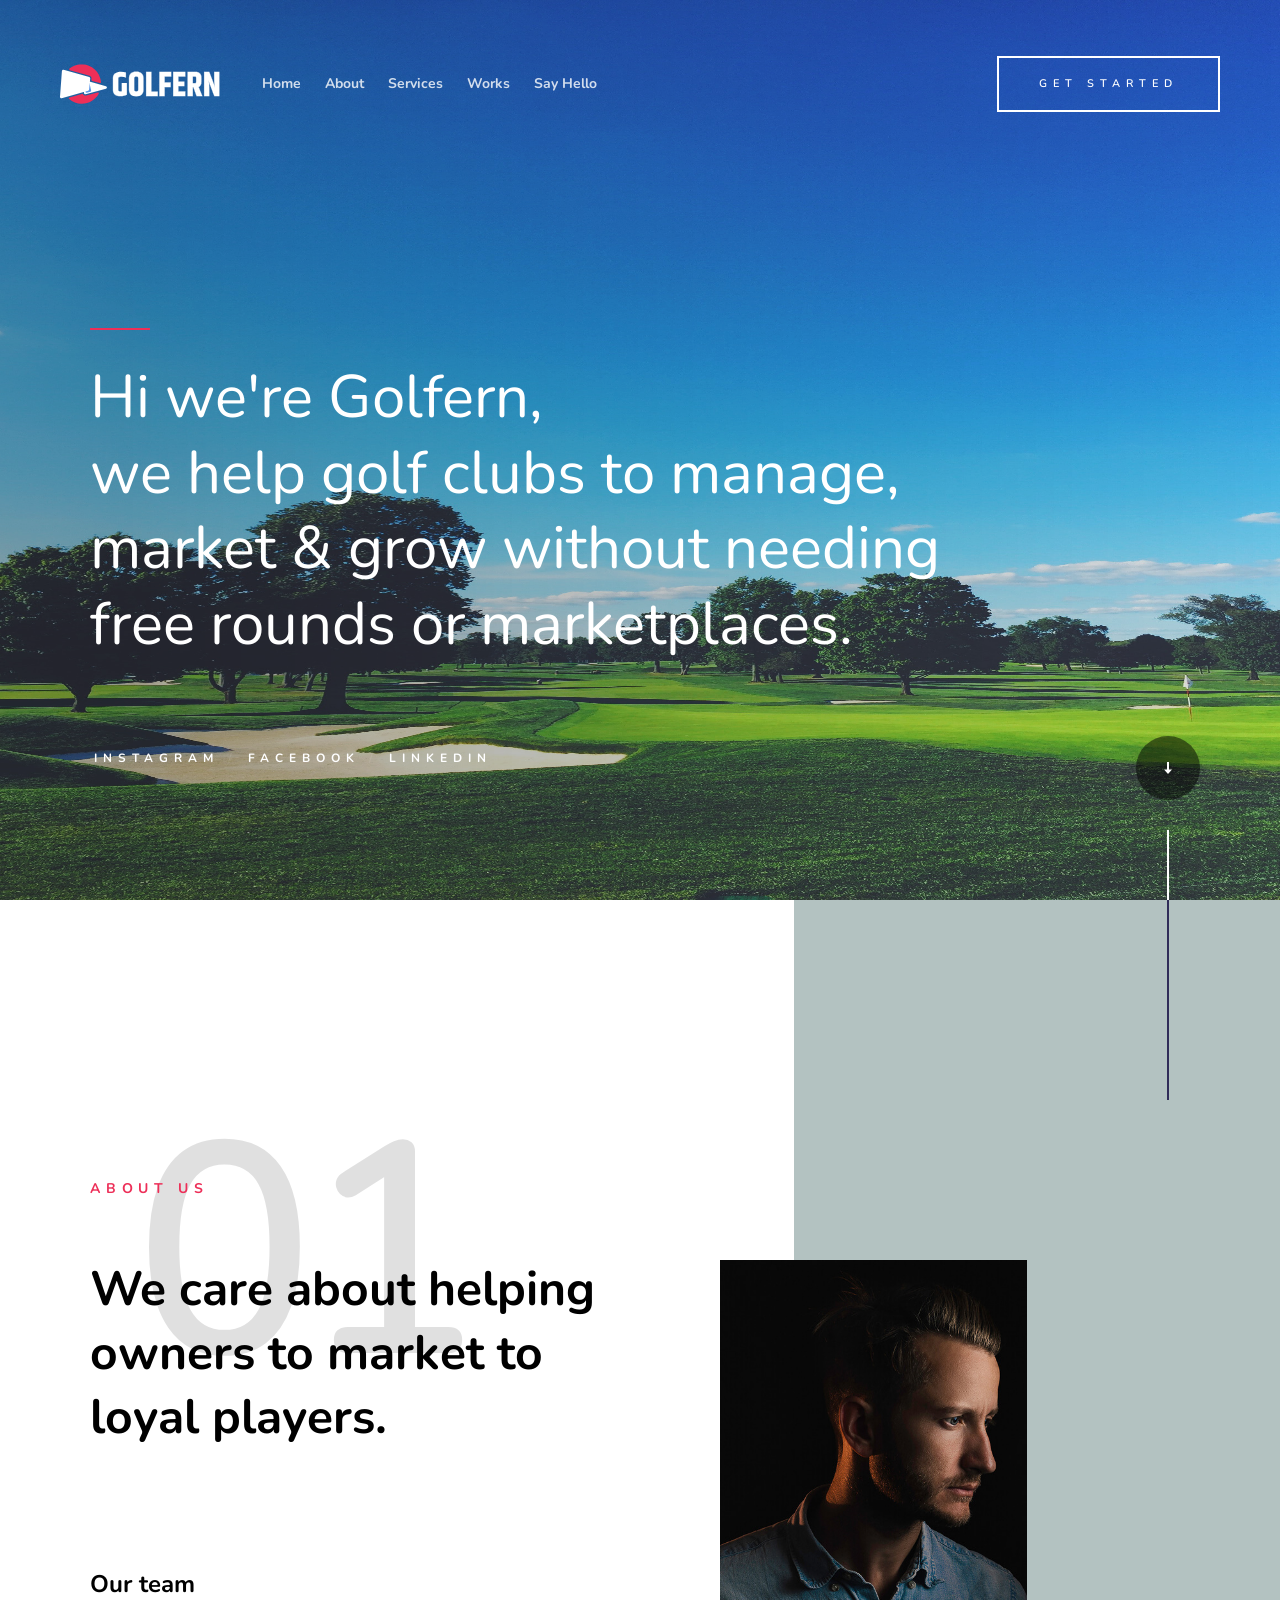
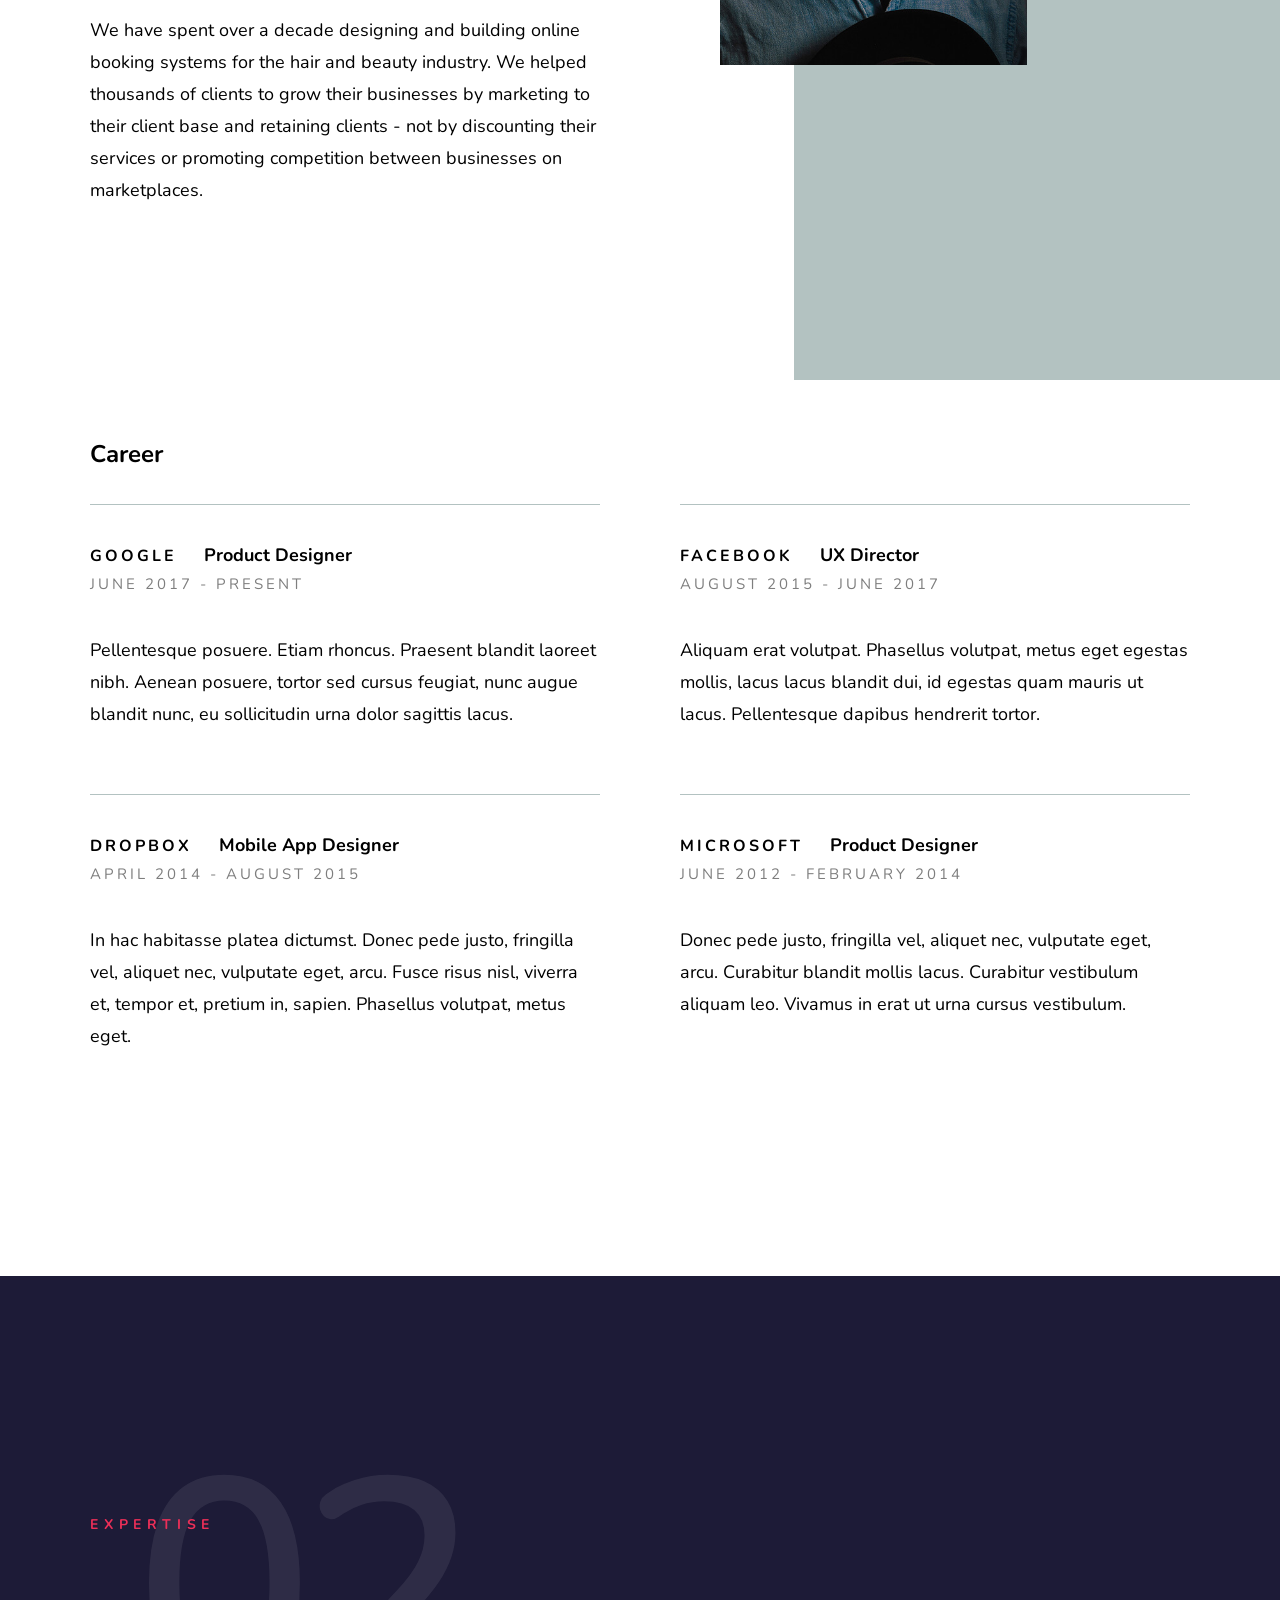
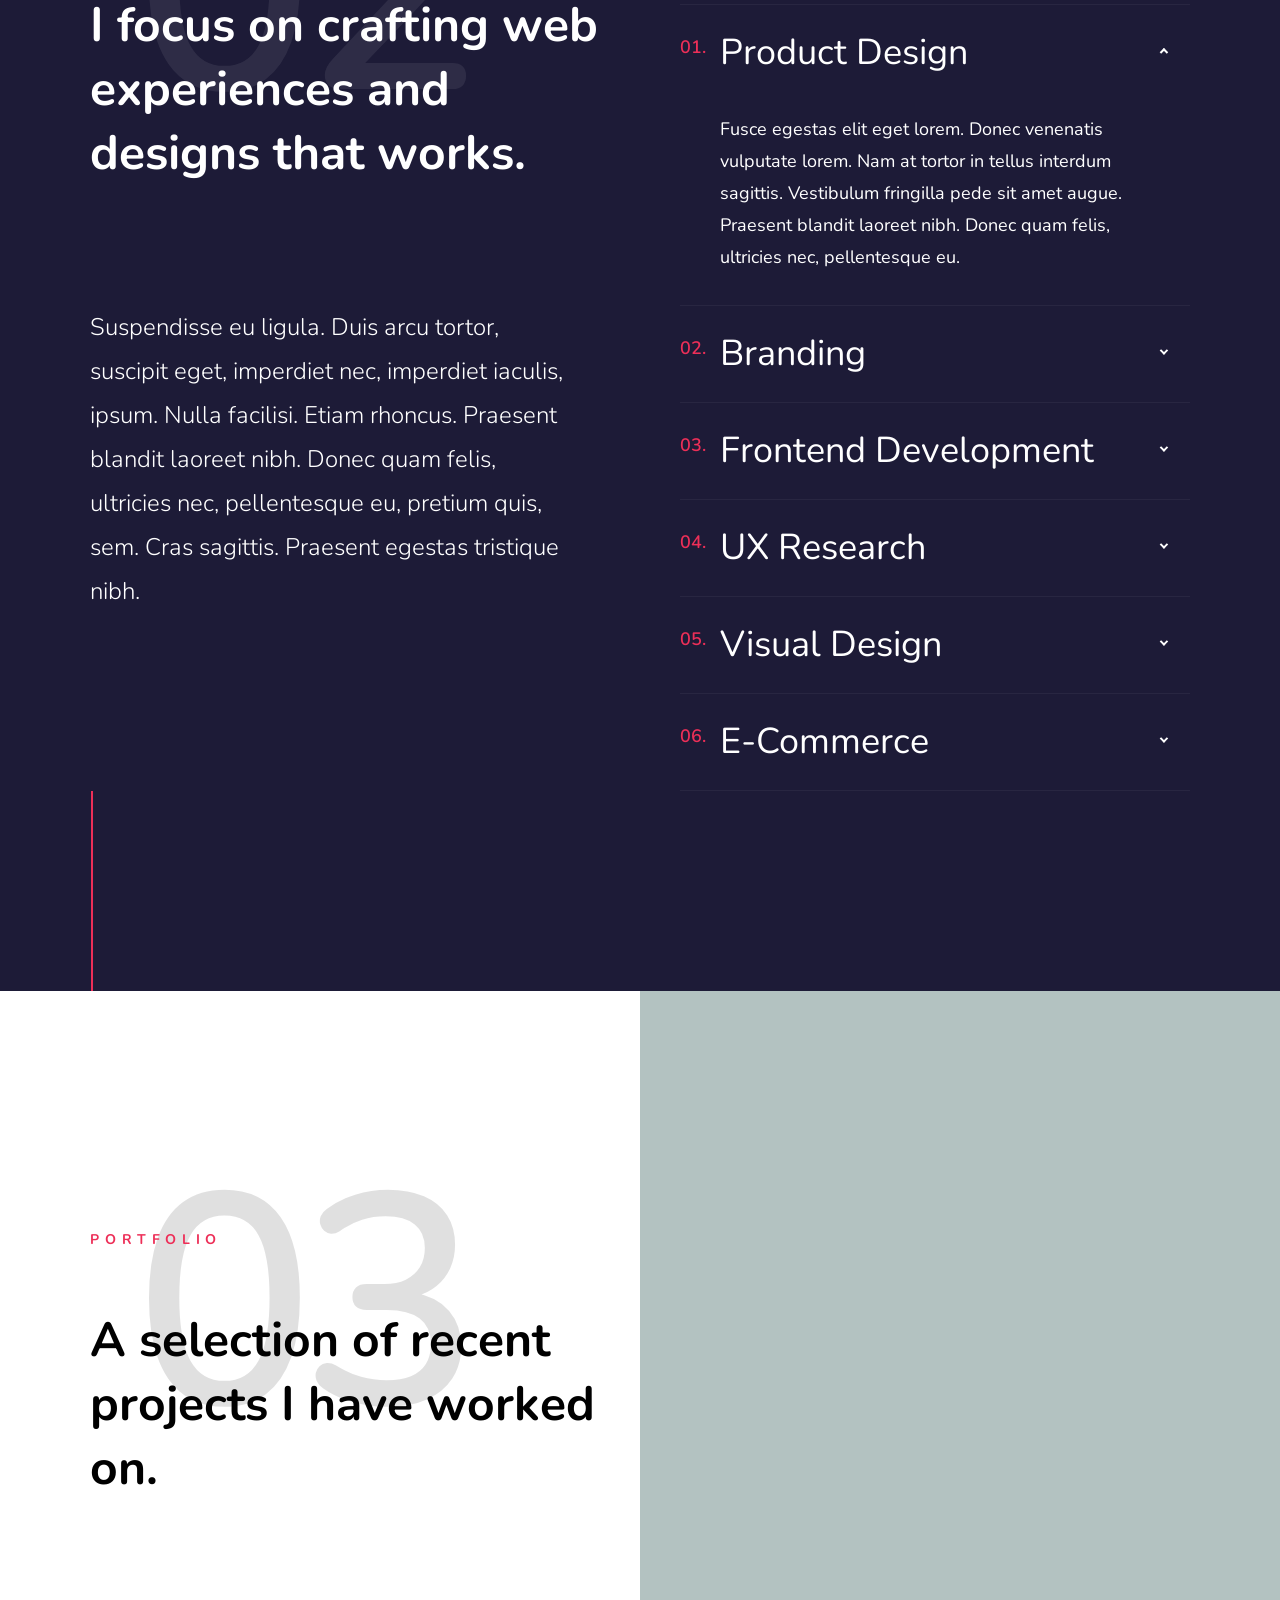
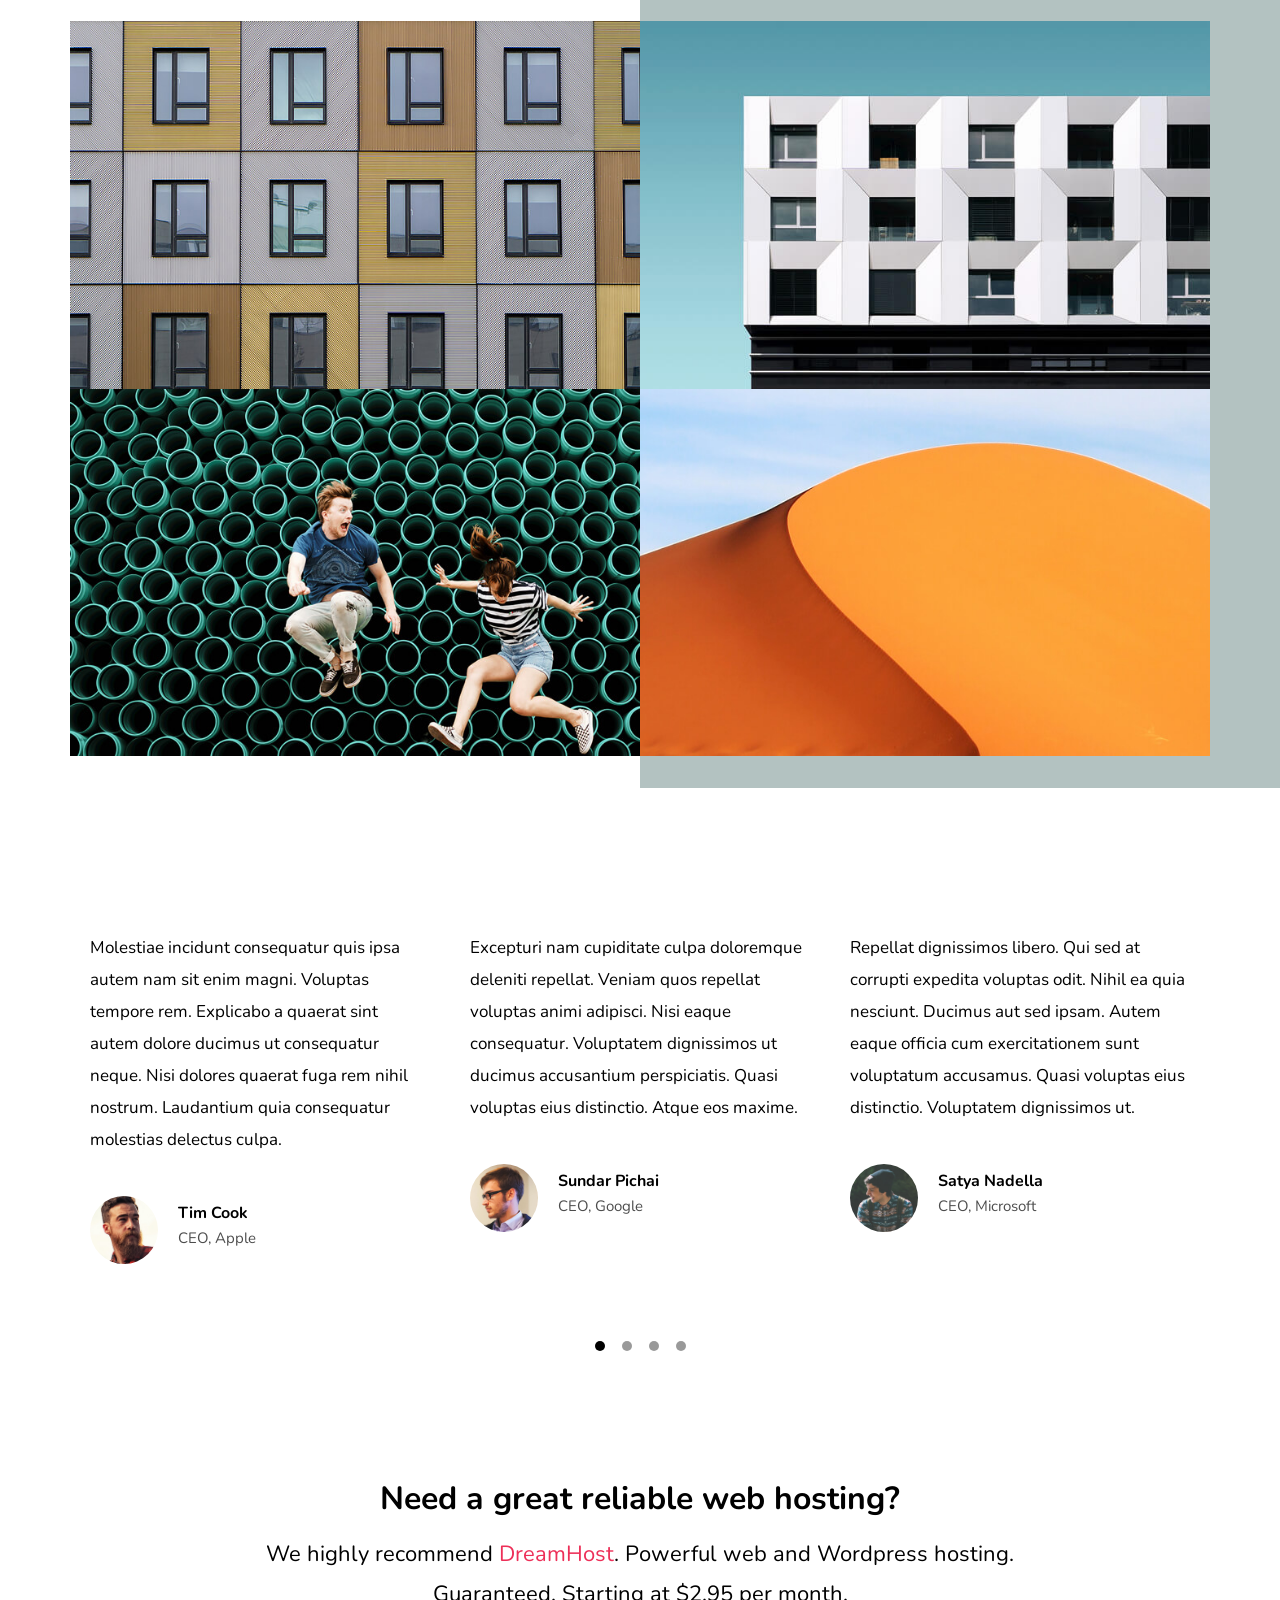
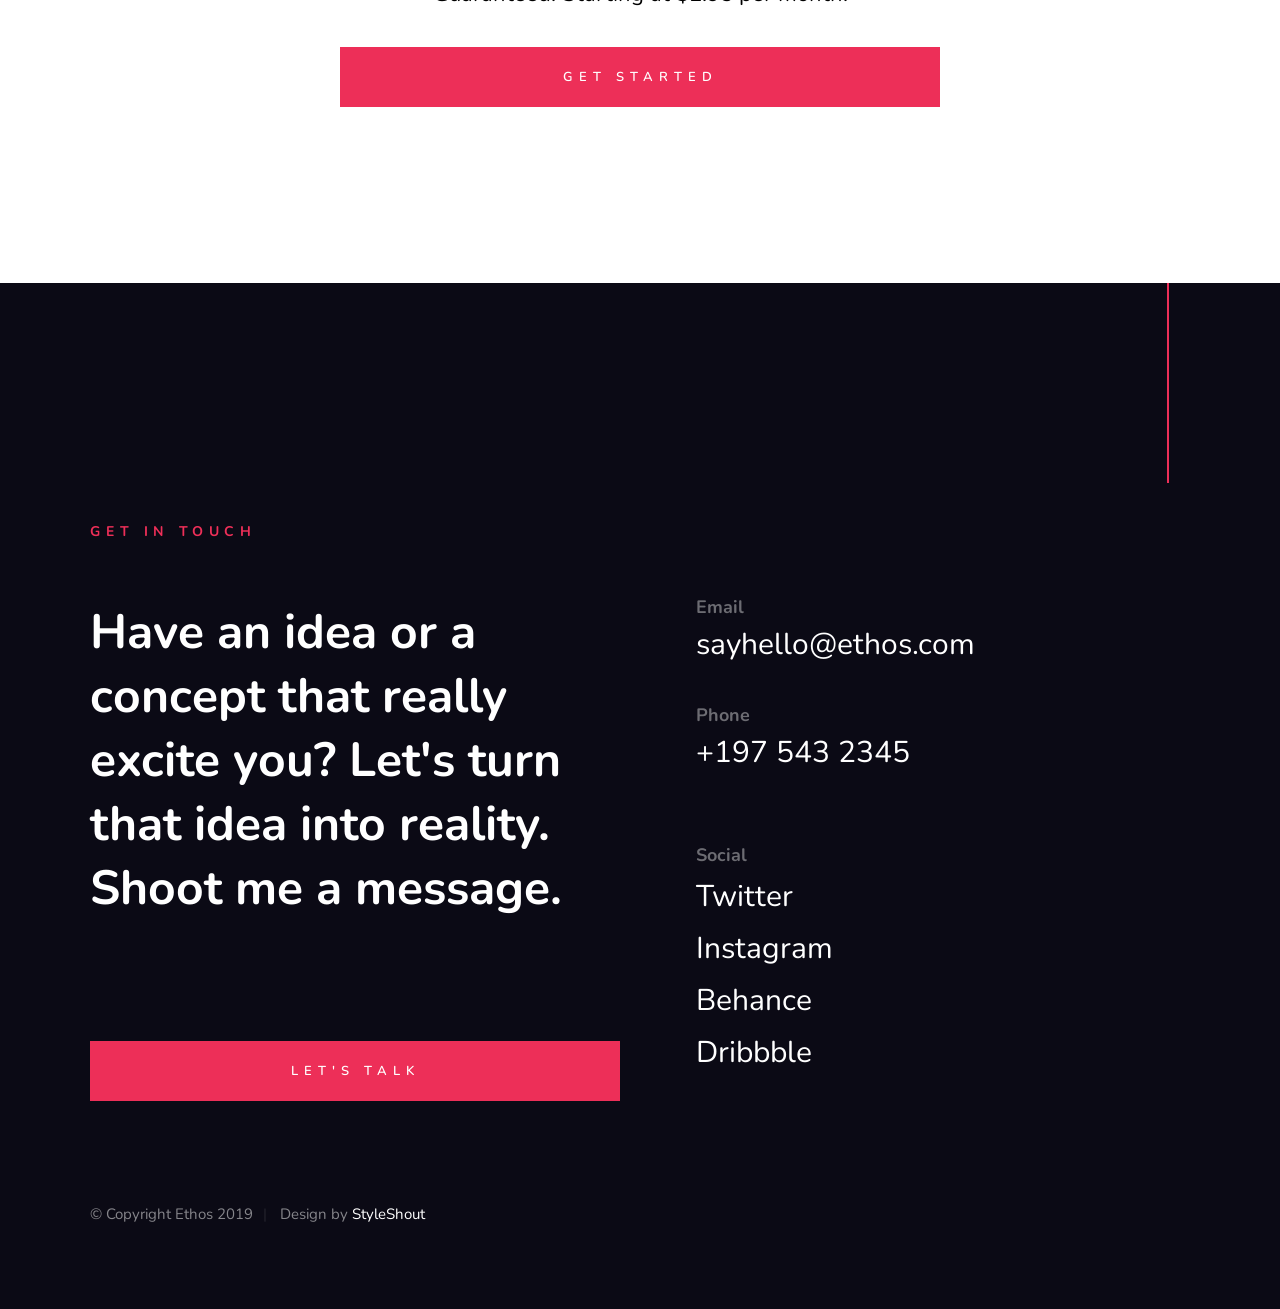
==== commit c5ef4228: "new" ====
--- a/new/index.html
+++ b/new/index.html
@@ -5,7 +5,7 @@
     <!--- basic page needs
     ================================================== -->
     <meta charset="utf-8">
-    <title>Ethos</title>
+    <title>Golfern | Grow your golf club with members playing and spending more</title>
     <meta name="description" content="">
     <meta name="author" content="">
 
@@ -25,6 +25,7 @@
 
     <!-- favicons
     ================================================== -->
+    <link rel="shortcut icon" type="image/jpg" href="icon.png"/>
     <link rel="apple-touch-icon" sizes="180x180" href="apple-touch-icon.png">
     <link rel="icon" type="image/png" sizes="32x32" href="favicon-32x32.png">
     <link rel="icon" type="image/png" sizes="16x16" href="favicon-16x16.png">
@@ -68,7 +69,7 @@
                 </ul>
             </nav> <!-- end header-nav-wrap -->
 
-            <a href="#0" class="btn btn--stroke btn--small">Download CV</a>
+            <a href="#0" class="btn btn--stroke btn--small">Get Started</a>
 
         </div> <!-- end header-content -->
 
@@ -86,21 +87,21 @@
             <div class="column large-full">
 
                 <h1>
-                Hello, I'm John Doe, <br>
-                a frontend developer <br>
-                & designer currently <br>
-                based somewhere.
+                Hi we're Golfern, <br>
+                we help golf clubs to manage,<br>
+                market & grow without needing<br>
+                free rounds or marketplaces.
                 </h1>
 
                 <ul class="hero-social">
                     <li>
-                        <a href="#0" title="">Twitter</a>
+                        <a href="#0" title="">Instagram</a>
                     </li>
                     <li>
-                        <a href="#0" title="">Behance</a>
+                        <a href="#0" title="">Facebook</a>
                     </li>
                     <li>
-                        <a href="#0" title="">Dribbble</a>
+                        <a href="#0" title="">Linkedin</a>
                     </li>
                 </ul> <!-- end hero-social -->
 
@@ -129,8 +130,8 @@
                 <div class="column large-6 medium-8 tab-full">
 
                     <div class="section-intro" data-num="01" data-aos="fade-up">
-                        <h3 class="subhead">About Me</h3>
-                        <h1 class="display-1">I'm the kind of person who isn't afraid of challenges.</h1>
+                        <h3 class="subhead">About Us</h3>
+                        <h1 class="display-1">We care about helping owners to market to loyal players.</h1>
                     </div>
 
                     <div class="profile-pic" data-aos="fade-up">
@@ -138,15 +139,10 @@
                              srcset="images/profile-pic.jpg 1x, images/profile-pic@2x.jpg 2x" alt="">
                     </div>
 
-                    <h3 data-aos="fade-up">Profile</h3>
+                    <h3 data-aos="fade-up">Our team</h3>
 
                     <p data-aos="fade-up">
-                    In consectetuer turpis ut velit. Praesent metus tellus, elementum eu, semper a, adipiscing nec, purus. 
-                    Vestibulum ante ipsum primis in faucibus orci luctus et ultrices posuere cubilia Curae; In ac dui quis 
-                    mi consectetuer lacinia. Fusce neque. Curabitur nisi. Suspendisse nisl elit, rhoncus eget, elementum ac, 
-                    condimentum eget, diam. Phasellus magna. Duis arcu tortor, suscipit eget, imperdiet nec, imperdiet iaculis, 
-                    ipsum. Maecenas egestas arcu quis ligula mattis placerat. Suspendisse pulvinar, augue ac venenatis condimentum, 
-                    sem libero volutpat nibh, nec pellentesque velit pede quis nunc.
+                    We have spent over a decade designing and building online booking systems for the hair and beauty industry. We helped thousands of clients to grow their businesses by marketing to their client base and retaining clients - not by discounting their services or promoting competition between businesses on marketplaces. 
                     </p>
 
                 </div>
--- a/new/css/base.css
+++ b/new/css/base.css
@@ -20,7 +20,7 @@
  * # imports 
  *
  * ------------------------------------------------------------------- */
-@import url("https://fonts.googleapis.com/css?family=Gothic+A1:300,300i,400,400i,500,500i,600,600i,700,700i|Martel:300,300i,400,400i,700,700i,900,900i|Work+Sans:600,700&display=swap");
+@import url("https://fonts.googleapis.com/css?family=Nunito:300,300i,400,400i,500,500i,600,600i,700,700i|Nunito:300,300i,400,400i,700,700i,900,900i|Nunito:600,700&display=swap");
 
 
 
--- a/new/css/main.css
+++ b/new/css/main.css
@@ -100,7 +100,7 @@
 
 body {
   background: #0b0a15;
-  font-family: "Martel", serif;
+  font-family: "Nunito", serif;
   font-size: 1.8rem;
   font-style: normal;
   font-weight: normal;
@@ -115,7 +115,7 @@
  * ## links
  * ------------------------------------------------------------------- */
 a {
-  color: #f9861a;
+  color: #ED2F58;
   -webkit-transition: all 0.3s ease-in-out;
   transition: all 0.3s ease-in-out;
 }
@@ -138,7 +138,7 @@
  * 
  * ------------------------------------------------------------------- */
 h1, h2, h3, h4, h5, h6, .h1, .h2, .h3, .h4, .h5, .h6 {
-  font-family: "Gothic A1", sans-serif;
+  font-family: "Nunito", sans-serif;
   font-weight: 700;
   font-style: normal;
   color: #000000;
@@ -216,7 +216,7 @@
 }
 
 p.lead {
-  font-family: "Gothic A1", sans-serif;
+  font-family: "Nunito", sans-serif;
   font-weight: 300;
   font-size: 2.4rem;
   line-height: 1.833;
@@ -248,13 +248,13 @@
 
 em,
 i {
-  font-family: "Martel", serif;
+  font-family: "Nunito", serif;
   font-style: italic;
 }
 
 strong,
 b {
-  font-family: "Martel", serif;
+  font-family: "Nunito", serif;
   font-weight: 700;
 }
 
@@ -285,7 +285,7 @@
 }
 
 blockquote p {
-  font-family: "Martel", serif;
+  font-family: "Nunito", serif;
   font-weight: 400;
   padding: 0;
   font-size: 2.8rem;
@@ -309,7 +309,7 @@
 
 blockquote cite {
   display: block;
-  font-family: "Gothic A1", sans-serif;
+  font-family: "Nunito", sans-serif;
   font-size: 1.5rem;
   font-style: normal;
   line-height: 1.333;
@@ -327,7 +327,7 @@
 }
 
 abbr {
-  font-family: "Martel", serif;
+  font-family: "Nunito", serif;
   font-weight: 700;
   font-variant: small-caps;
   text-transform: lowercase;
@@ -440,7 +440,7 @@
   width: 8px;
   height: 8px;
   border-radius: 50%;
-  background: #f9861a;
+  background: #ED2F58;
   position: absolute;
   left: -16px;
   top: 11px;
@@ -449,7 +449,7 @@
 
 dt {
   margin: 0;
-  color: #f9861a;
+  color: #ED2F58;
 }
 
 dd {
@@ -495,7 +495,7 @@
   border-width: 0;
   width: 100%;
   max-width: 100%;
-  font-family: "Gothic A1", sans-serif;
+  font-family: "Nunito", sans-serif;
   border-collapse: collapse;
 }
 
@@ -508,7 +508,7 @@
 
 th {
   color: #000000;
-  font-family: "Gothic A1", sans-serif;
+  font-family: "Nunito", sans-serif;
   font-weight: 700;
 }
 
@@ -786,7 +786,7 @@
   border: 0;
   outline: none;
   color: #000000;
-  font-family: "Gothic A1", sans-serif;
+  font-family: "Nunito", sans-serif;
   font-size: 1.6rem;
   line-height: 3.2rem;
   max-width: 100%;
@@ -860,7 +860,7 @@
 
 label,
 legend {
-  font-family: "Gothic A1", sans-serif;
+  font-family: "Nunito", sans-serif;
   font-weight: 700;
   font-size: 1.4rem;
   margin-bottom: .8rem;
@@ -877,7 +877,7 @@
 label > .label-text {
   display: inline-block;
   margin-left: 1rem;
-  font-family: "Gothic A1", sans-serif;
+  font-family: "Nunito", sans-serif;
   line-height: inherit;
 }
 
@@ -932,7 +932,7 @@
 select:-webkit-autofill,
 select:-webkit-autofill:hover,
 select:-webkit-autofill:focus {
-  -webkit-text-fill-color: #f9861a;
+  -webkit-text-fill-color: #ED2F58;
   -webkit-transition: background-color 5000s ease-in-out 0s;
   transition: background-color 5000s ease-in-out 0s;
 }
@@ -949,7 +949,7 @@
 input[type="reset"],
 input[type="button"] {
   display: inline-block;
-  font-family: "Work Sans", sans-serif;
+  font-family: "Nunito", sans-serif;
   font-weight: 600;
   font-size: 1.3rem;
   text-transform: uppercase;
@@ -994,8 +994,8 @@
 input[type="submit"].btn--primary,
 input[type="reset"].btn--primary,
 input[type="button"].btn--primary {
-  background: #f9861a;
-  border-color: #f9861a;
+  background: #ED2F58;
+  border-color: #ED2F58;
   color: #ffffff;
 }
 
@@ -1078,7 +1078,7 @@
  * ------------------------------------------------------------------- */
 .drop-cap:first-letter {
   float: left;
-  font-family: "Gothic A1", sans-serif;
+  font-family: "Nunito", sans-serif;
   font-weight: 700;
   font-size: 5.334em;
   line-height: 1;
@@ -1208,20 +1208,20 @@
 .stats-tabs li a {
   display: inline-block;
   font-size: 2.5rem;
-  font-family: "Gothic A1", sans-serif;
+  font-family: "Nunito", sans-serif;
   font-weight: 700;
   border: none;
   color: #000000;
 }
 
 .stats-tabs li a:hover {
-  color: #f9861a;
+  color: #ED2F58;
 }
 
 .stats-tabs li a em {
   display: block;
   margin: .8rem 0 0 0;
-  font-family: "Gothic A1", sans-serif;
+  font-family: "Nunito", sans-serif;
   font-size: 1.5rem;
   font-weight: normal;
   font-style: normal;
@@ -1249,7 +1249,7 @@
   position: absolute;
   left: 0;
   top: -4rem;
-  font-family: "Gothic A1", sans-serif;
+  font-family: "Nunito", sans-serif;
   font-weight: 700;
   color: #000000;
   text-transform: uppercase;
@@ -1269,7 +1269,7 @@
   right: 0;
   top: -3.6rem;
   display: block;
-  font-family: "Gothic A1", sans-serif;
+  font-family: "Nunito", sans-serif;
   color: #ffffff;
   font-size: 1.1rem;
   line-height: 1;
@@ -1378,7 +1378,7 @@
   position: relative;
   margin-bottom: 3.2rem;
   border-radius: 3px;
-  font-family: "Gothic A1", sans-serif;
+  font-family: "Nunito", sans-serif;
   font-weight: 600;
   font-size: 1.5rem;
   line-height: 1.6;
@@ -1480,7 +1480,7 @@
   letter-spacing: .4em;
   margin-top: 0;
   margin-bottom: 6rem;
-  color: #f9861a;
+  color: #ED2F58;
 }
 
 .display-1 {
@@ -1504,7 +1504,7 @@
 
 .section-intro::before {
   content: attr(data-num);
-  font-family: "Work Sans", sans-serif;
+  font-family: "Nunito", sans-serif;
   font-weight: 600;
   font-size: 30rem;
   line-height: 1;
@@ -1699,8 +1699,7 @@
 }
 
 .header-logo img {
-  width: 41px;
-  height: 44px;
+  width: 160px;
   vertical-align: bottom;
 }
 
@@ -1714,7 +1713,7 @@
 
 .header-nav {
   list-style: none;
-  font-family: "Gothic A1", sans-serif;
+  font-family: "Nunito", sans-serif;
   font-weight: 700;
   font-size: 1.4rem;
   line-height: 6rem;
@@ -1724,7 +1723,7 @@
 }
 
 .header-nav a {
-  color: rgba(255, 255, 255, 0.4);
+  color: rgba(255, 255, 255, 0.8);
 }
 
 .header-nav a:hover,
@@ -1747,7 +1746,7 @@
   height: 4.2rem;
   width: 4.2rem;
   line-height: 4.2rem;
-  font-family: "Gothic A1", sans-serif;
+  font-family: "Nunito", sans-serif;
   font-size: 1.4rem;
   text-transform: uppercase;
   letter-spacing: .2rem;
@@ -1844,8 +1843,8 @@
 
 .header-content .btn:hover,
 .header-content .btn:focus {
-  background-color: #f9861a !important;
-  border-color: #f9861a !important;
+  background-color: #ED2F58 !important;
+  border-color: #ED2F58 !important;
 }
 
 /* ------------------------------------------------------------------- 
@@ -1860,7 +1859,7 @@
   .header-nav-wrap {
     max-width: none;
     width: 100%;
-    padding-left: 13.2rem;
+    padding-left: 25.2rem;
   }
 
   .header-content .btn {
@@ -2058,7 +2057,7 @@
   display: block;
   height: 2px;
   width: 8rem;
-  background-color: #f9861a;
+  background-color: #ED2F58;
   position: absolute;
   left: -10.8rem;
   top: .55em;
@@ -2076,7 +2075,7 @@
   -webkit-box-orient: horizontal;
   -webkit-box-direction: normal;
   flex-flow: row wrap;
-  font-family: "Gothic A1", sans-serif;
+  font-family: "Nunito", sans-serif;
   font-size: 1.2rem;
   font-weight: 700;
   line-height: 3.2rem;
@@ -2095,7 +2094,7 @@
 .hero-social a:hover,
 .hero-social a:focus,
 .hero-social a:active {
-  color: #f9861a;
+  color: #ED2F58;
 }
 
 .hero-social li {
@@ -2169,7 +2168,7 @@
 
 .hero-scroll .scroll-link:hover,
 .hero-scroll .scroll-link:focus {
-  background-color: #f9861a;
+  background-color: #ED2F58;
 }
 
 /* -------------------------------------------------------------------
@@ -2506,7 +2505,7 @@
 }
 
 .position__header h6 {
-  font-family: "Martel", serif;
+  font-family: "Nunito", serif;
   line-height: 2.8rem;
   margin-top: 0;
   margin-bottom: .4rem;
@@ -2524,7 +2523,7 @@
 }
 
 .position__timeframe {
-  font-family: "Gothic A1", sans-serif;
+  font-family: "Nunito", sans-serif;
   font-size: 1.5rem;
   font-weight: 400;
   line-height: 2rem;
@@ -2629,7 +2628,7 @@
 .s-services .vert-line {
   width: 2px;
   height: 20rem;
-  background-color: #f9861a;
+  background-color: #ED2F58;
   -webkit-transform: translate3d(50%, 0, 0);
   transform: translate3d(50%, 0, 0);
   position: absolute;
@@ -2669,7 +2668,7 @@
 }
 
 .services-list__item-header h5 {
-  font-family: "Gothic A1", sans-serif;
+  font-family: "Nunito", sans-serif;
   font-weight: 400;
   font-size: 3.6rem;
   padding-left: 1.111em;
@@ -2680,11 +2679,11 @@
 .services-list__item-header h5::before {
   content: counter(ctr, decimal-leading-zero) ".";
   counter-increment: ctr;
-  font-family: "Work Sans", sans-serif;
+  font-family: "Nunito", sans-serif;
   font-weight: 600;
   font-size: .5em;
   line-height: 1;
-  color: #f9861a;
+  color: #ED2F58;
   position: absolute;
   top: .5em;
   left: 0;
@@ -2877,7 +2876,7 @@
 .folio-item__thumb a::after {
   z-index: 1;
   content: "+";
-  font-family: "Gothic A1", sans-serif;
+  font-family: "Nunito", sans-serif;
   font-weight: 300;
   font-size: 3rem;
   color: #ffffff;
@@ -2929,7 +2928,7 @@
 
 .folio-item__cat {
   color: rgba(255, 255, 255, 0.5);
-  font-family: "Gothic A1", sans-serif;
+  font-family: "Nunito", sans-serif;
   font-size: 1.4rem;
   margin-bottom: 0;
 }
@@ -2937,7 +2936,7 @@
 .folio-item__project-link {
   z-index: 2;
   display: block;
-  font-family: "Gothic A1", sans-serif;
+  font-family: "Nunito", sans-serif;
   font-weight: 400;
   font-size: 1.2rem;
   line-height: 2rem;
@@ -2969,7 +2968,7 @@
 .folio-item__project-link:hover,
 .folio-item__project-link:focus,
 .folio-item__project-link:active {
-  background-color: #f9861a;
+  background-color: #ED2F58;
   color: #ffffff;
 }
 
@@ -3075,7 +3074,7 @@
 }
 
 .testimonial-slider p {
-  font-family: "Gothic A1", sans-serif;
+  font-family: "Nunito", sans-serif;
   font-weight: 400;
   font-size: 1.7rem;
   line-height: 1.882;
@@ -3157,7 +3156,7 @@
 
 .testimonial-slider__cite strong,
 .testimonial-slider__cite span {
-  font-family: "Gothic A1", sans-serif;
+  font-family: "Nunito", sans-serif;
   font-style: normal;
 }
 
@@ -3263,11 +3262,11 @@
 }
 
 .s-footer .right-vert-line {
-  background-color: #f9861a;
+  background-color: #ED2F58;
 }
 
 .s-footer__bottom {
-  font-family: "Gothic A1", sans-serif;
+  font-family: "Nunito", sans-serif;
   color: rgba(255, 255, 255, 0.5);
   margin-top: 8rem;
 }
@@ -3288,7 +3287,7 @@
  * ## contact block
  * ------------------------------------------------------------------- */
 .footer-contact-block {
-  font-family: "Gothic A1", sans-serif;
+  font-family: "Nunito", sans-serif;
   font-weight: 400;
   font-size: 3rem;
   line-height: 1.2;
@@ -3300,7 +3299,7 @@
 
 .footer-contact-block a:hover,
 .footer-contact-block a:focus {
-  color: #f9861a;
+  color: #ED2F58;
 }
 
 .footer-contact-block__content,
@@ -3337,7 +3336,7 @@
 
 .ss-copyright a:hover,
 .ss-copyright a:focus {
-  color: #f9861a;
+  color: #ED2F58;
 }
 
 .ss-copyright span {
@@ -3387,7 +3386,7 @@
 
 .ss-go-top a:hover,
 .ss-go-top a:focus {
-  background-color: #f9861a;
+  background-color: #ED2F58;
 }
 
 .ss-go-top svg {
--- a/new/css/vendor.css
+++ b/new/css/vendor.css
@@ -2422,7 +2422,7 @@
 
 /* root element of UI */
 .pswp {
-  font-family: "Gothic A1", sans-serif;
+  font-family: "Nunito", sans-serif;
 }
 
 .pswp__ui {
